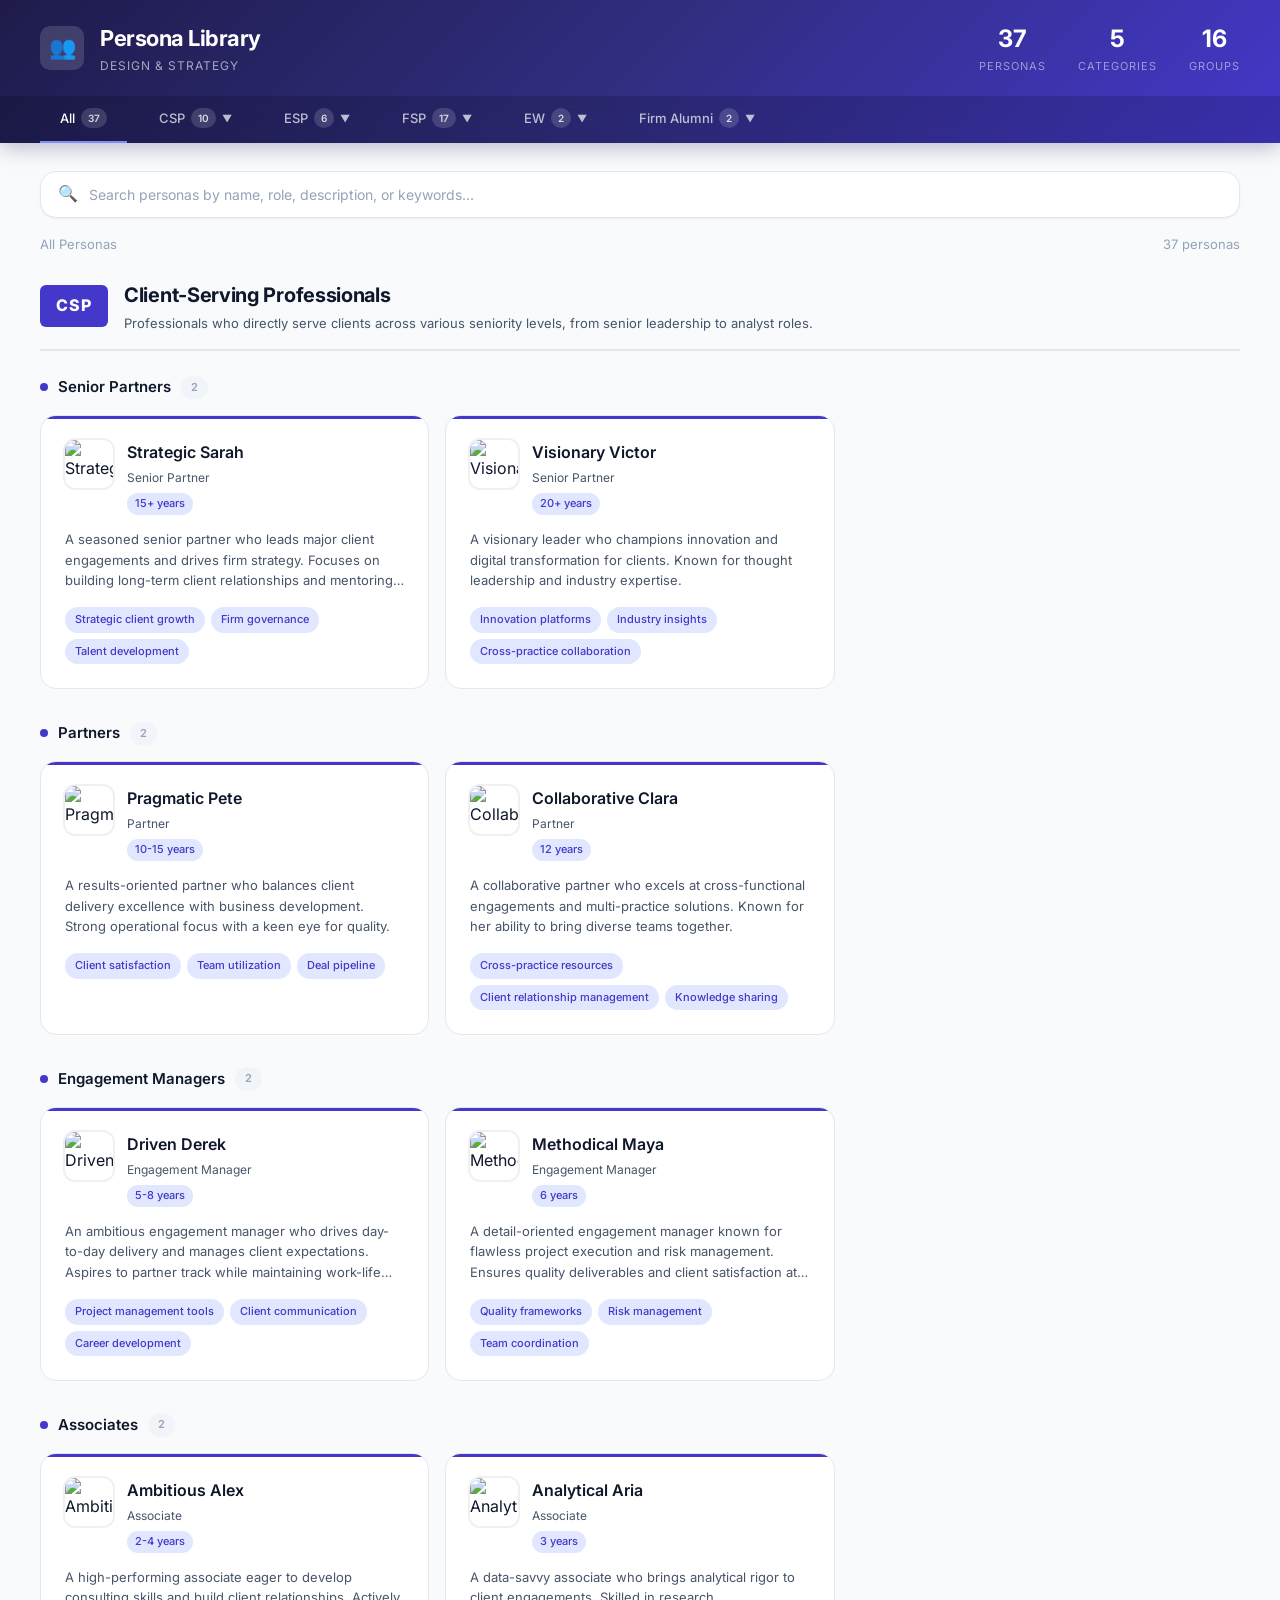
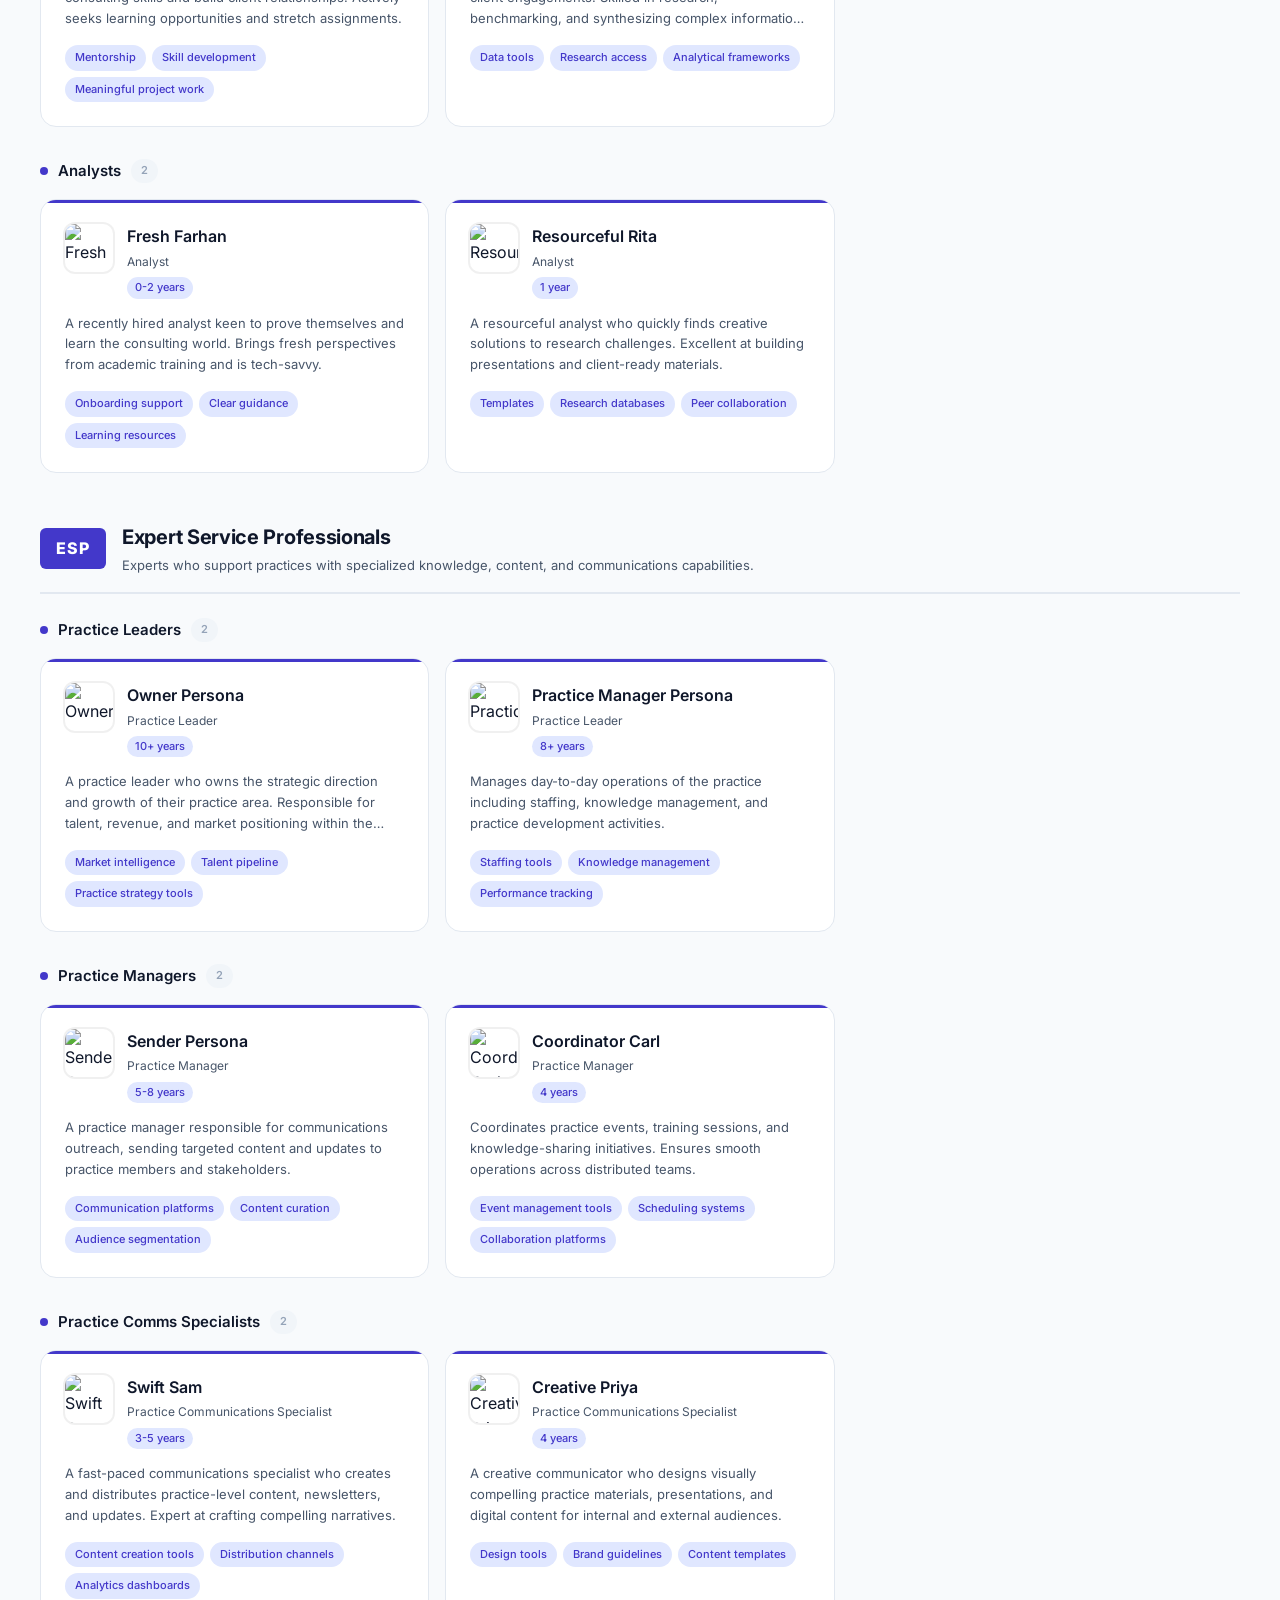
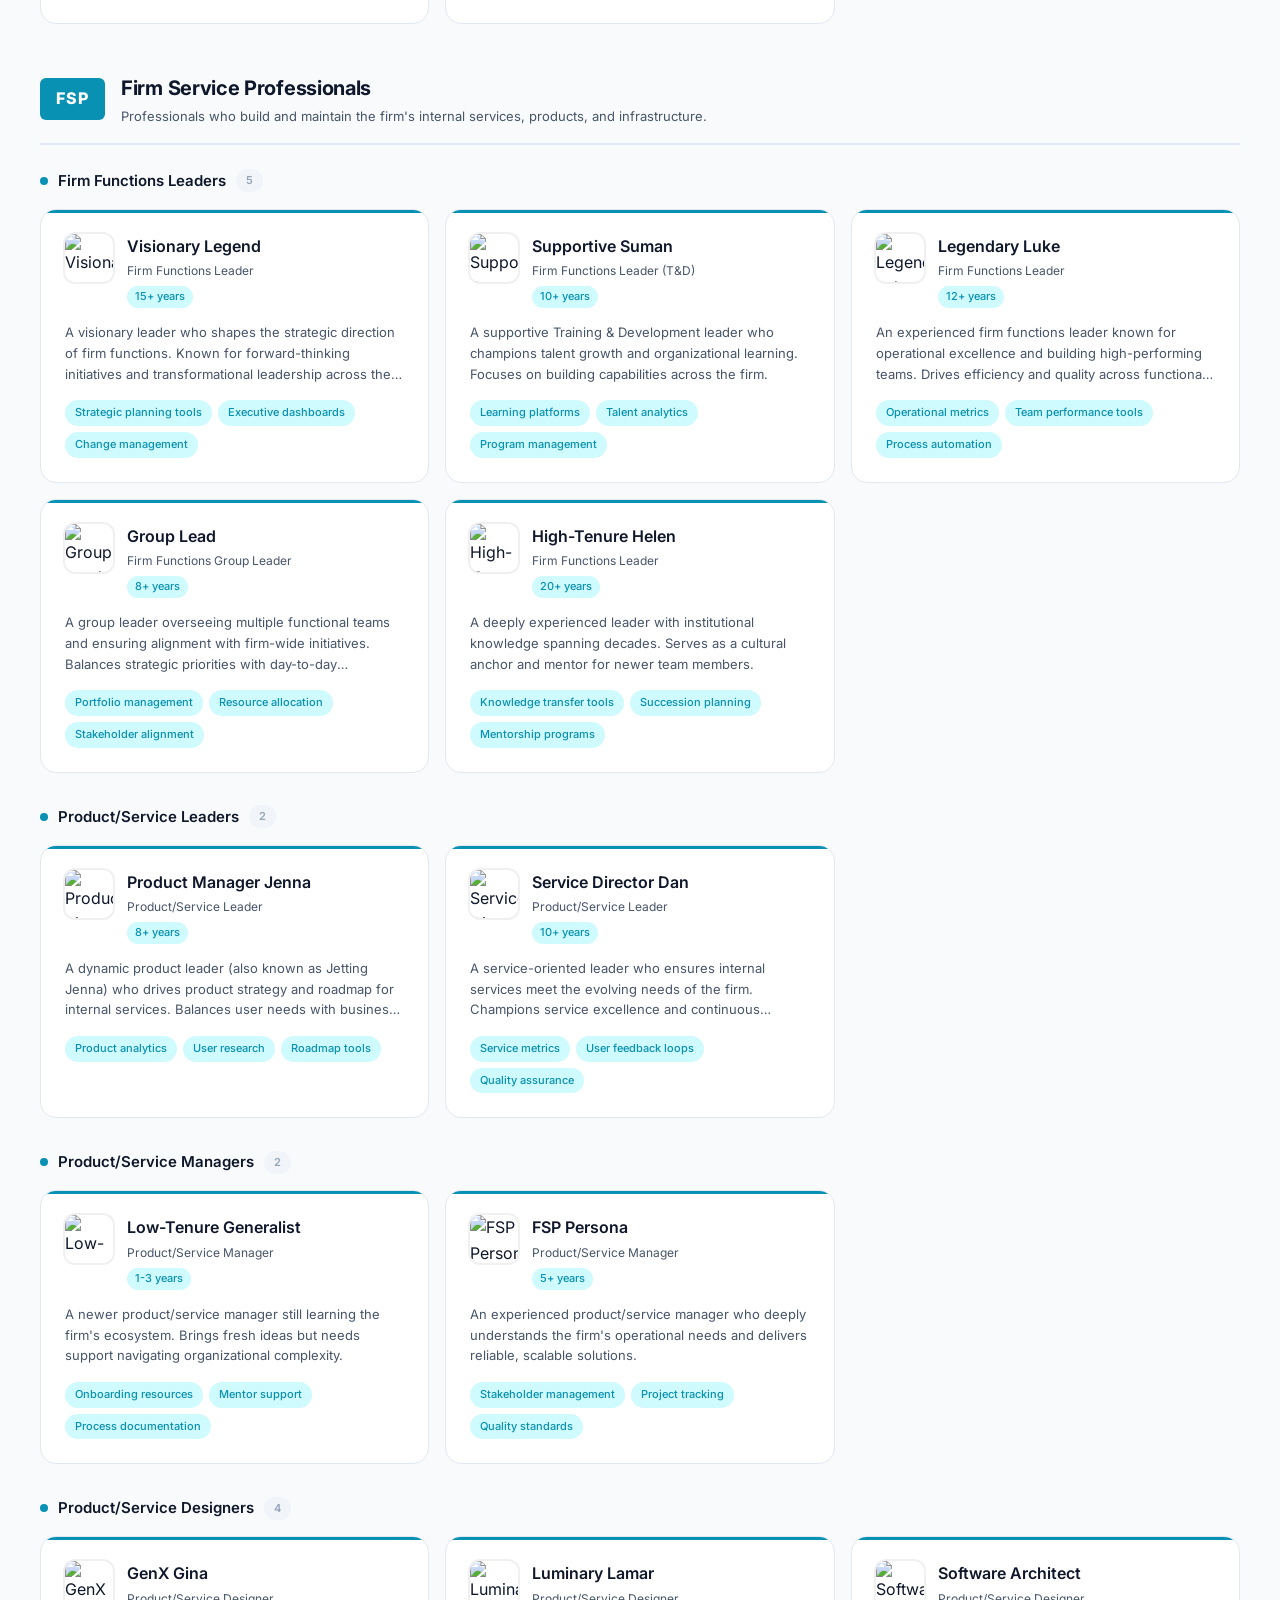
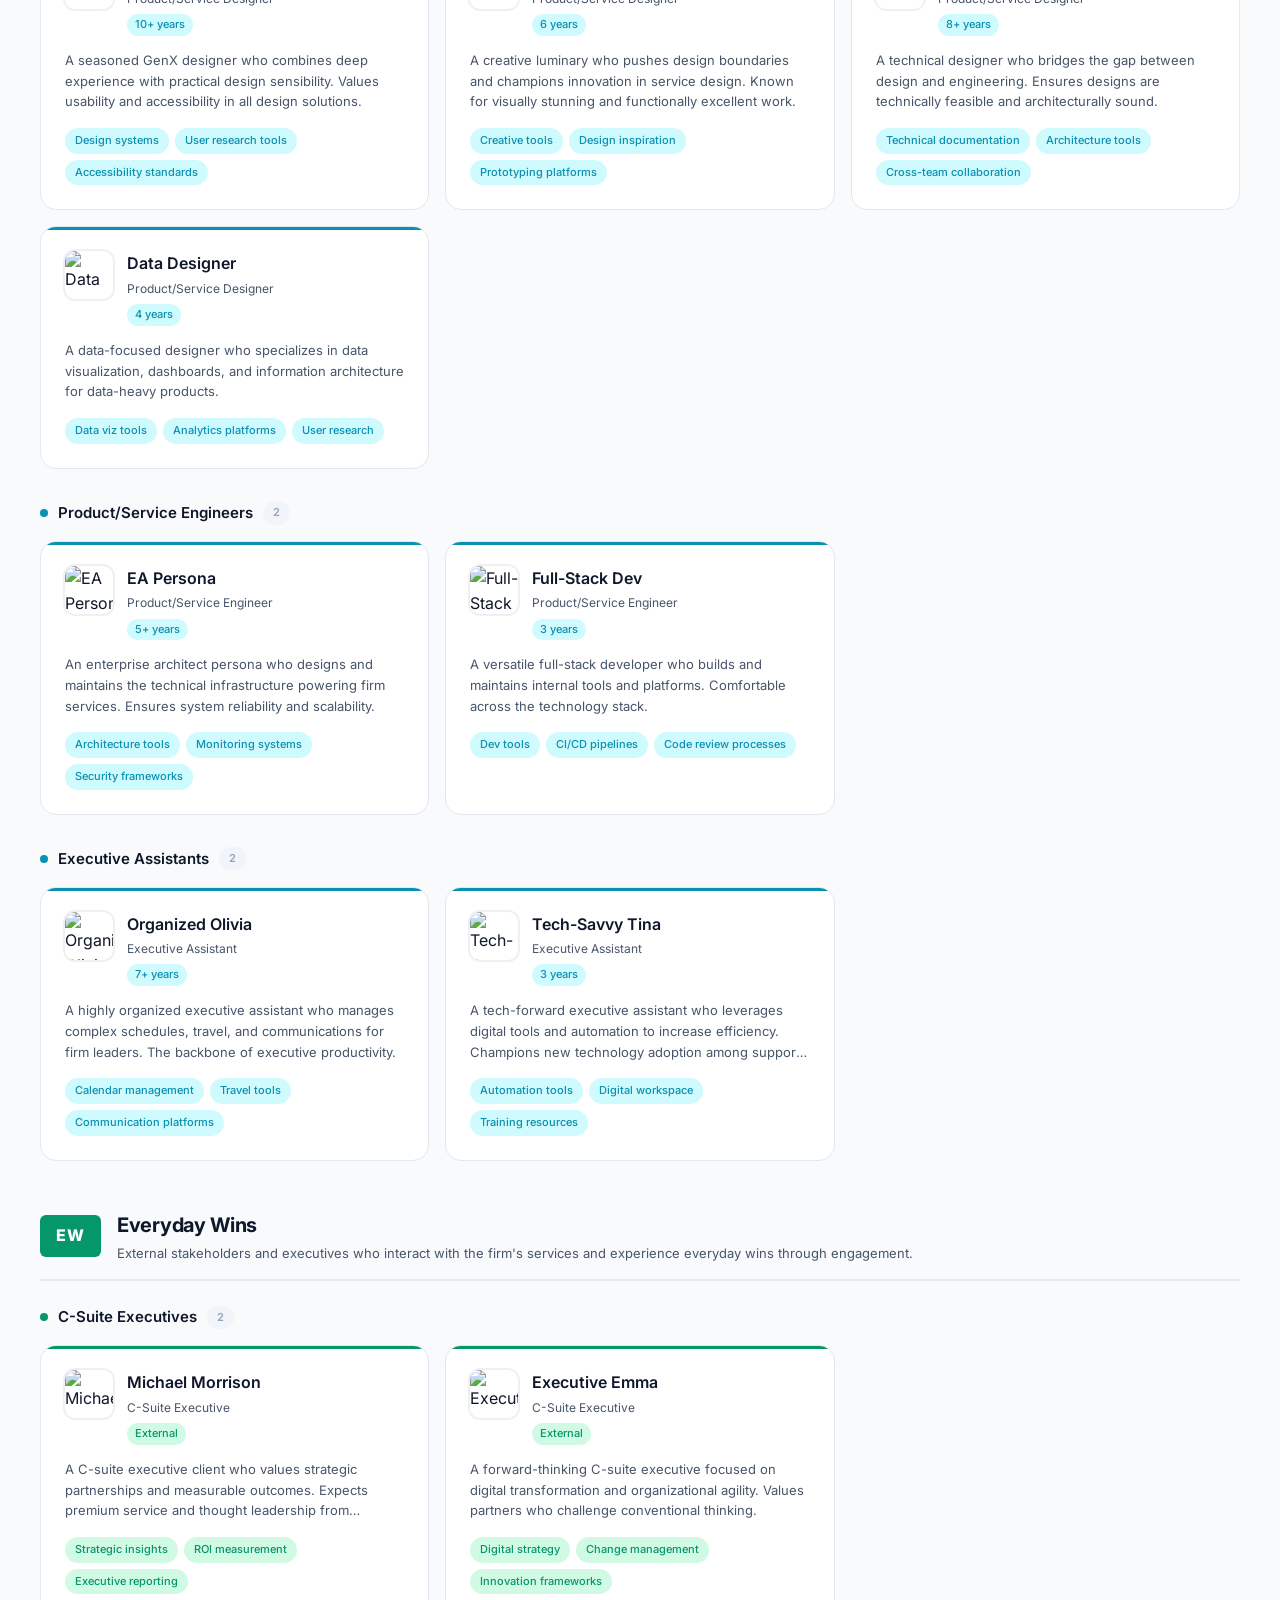
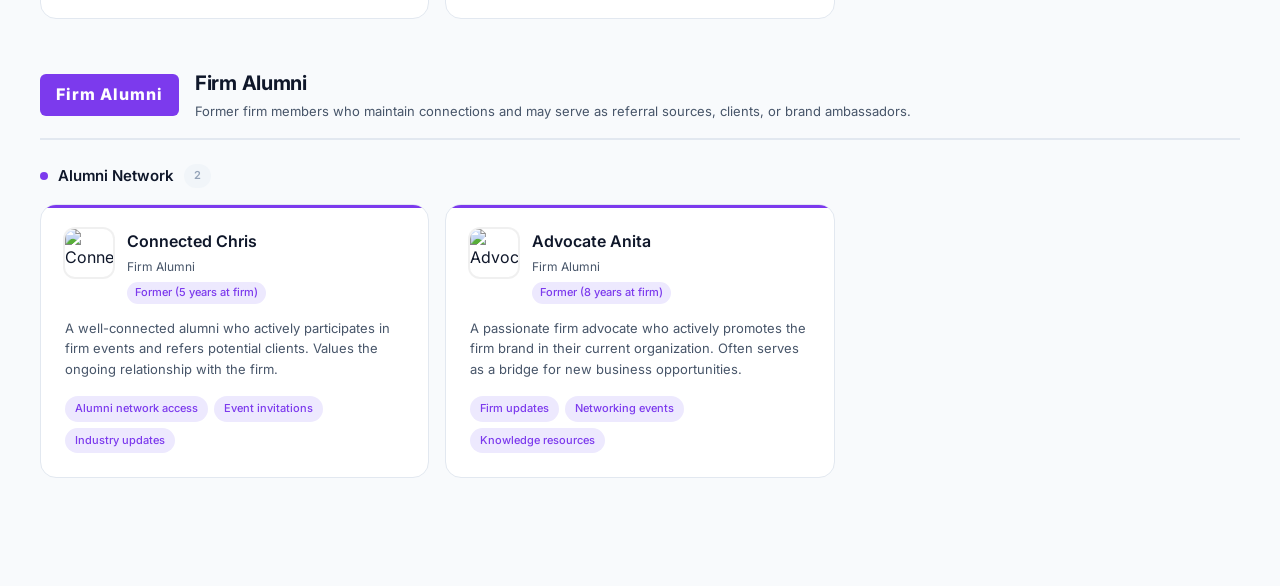
==== index.html @ 1bccb93a "Initial commit: Persona Library microsite A searchable repository of CSP, ESP, and FSP personas with" ====
<!DOCTYPE html>
<html lang="en">
<head>
  <meta charset="UTF-8">
  <meta name="viewport" content="width=device-width, initial-scale=1.0">
  <title>Persona Library</title>
  <link rel="preconnect" href="https://fonts.googleapis.com">
  <link href="https://fonts.googleapis.com/css2?family=Inter:wght@300;400;500;600;700;800&display=swap" rel="stylesheet">
  <style>
    *, *::before, *::after { box-sizing: border-box; margin: 0; padding: 0; }

    :root {
      --bg: #f8fafc;
      --surface: #ffffff;
      --text: #0f172a;
      --text-secondary: #475569;
      --text-muted: #94a3b8;
      --border: #e2e8f0;
      --border-light: #f1f5f9;
      --shadow-sm: 0 1px 2px rgba(0,0,0,0.05);
      --shadow-md: 0 4px 6px -1px rgba(0,0,0,0.07), 0 2px 4px -2px rgba(0,0,0,0.05);
      --shadow-lg: 0 10px 15px -3px rgba(0,0,0,0.08), 0 4px 6px -4px rgba(0,0,0,0.04);
      --shadow-xl: 0 20px 25px -5px rgba(0,0,0,0.08), 0 8px 10px -6px rgba(0,0,0,0.04);
      --radius-sm: 6px;
      --radius-md: 10px;
      --radius-lg: 16px;
      --radius-xl: 24px;
      --transition: 200ms cubic-bezier(0.4, 0, 0.2, 1);
    }

    body {
      font-family: 'Inter', -apple-system, BlinkMacSystemFont, sans-serif;
      background: var(--bg);
      color: var(--text);
      line-height: 1.6;
      -webkit-font-smoothing: antialiased;
    }

    /* ========== HEADER ========== */
    .header {
      background: linear-gradient(135deg, #1e1b4b 0%, #312e81 50%, #4338ca 100%);
      padding: 0;
      position: sticky;
      top: 0;
      z-index: 100;
      box-shadow: 0 4px 20px rgba(30, 27, 75, 0.3);
    }

    .header-top {
      display: flex;
      align-items: center;
      justify-content: space-between;
      padding: 20px 40px;
      max-width: 1440px;
      margin: 0 auto;
    }

    .logo-area {
      display: flex;
      align-items: center;
      gap: 16px;
    }

    .logo-icon {
      width: 44px;
      height: 44px;
      background: rgba(255,255,255,0.15);
      border-radius: var(--radius-md);
      display: flex;
      align-items: center;
      justify-content: center;
      font-size: 22px;
      backdrop-filter: blur(10px);
    }

    .logo-text h1 {
      font-size: 22px;
      font-weight: 700;
      color: #fff;
      letter-spacing: -0.5px;
    }

    .logo-text p {
      font-size: 12px;
      color: rgba(255,255,255,0.6);
      font-weight: 400;
      letter-spacing: 1px;
      text-transform: uppercase;
    }

    .header-stats {
      display: flex;
      gap: 32px;
    }

    .stat {
      text-align: center;
    }

    .stat-value {
      font-size: 24px;
      font-weight: 700;
      color: #fff;
    }

    .stat-label {
      font-size: 11px;
      color: rgba(255,255,255,0.5);
      text-transform: uppercase;
      letter-spacing: 1px;
    }

    /* ========== NAVIGATION BAR ========== */
    .nav-bar {
      background: rgba(0,0,0,0.15);
      backdrop-filter: blur(10px);
    }

    .nav-bar-inner {
      max-width: 1440px;
      margin: 0 auto;
      padding: 0 40px;
      display: flex;
      align-items: center;
      gap: 12px;
    }

    .nav-item {
      position: relative;
      padding: 12px 20px;
      font-size: 13px;
      font-weight: 500;
      color: rgba(255,255,255,0.7);
      cursor: pointer;
      transition: var(--transition);
      border-bottom: 2px solid transparent;
      user-select: none;
      display: flex;
      align-items: center;
      gap: 6px;
    }

    .nav-item:hover, .nav-item.active {
      color: #fff;
      border-bottom-color: rgba(255,255,255,0.5);
    }

    .nav-item.active {
      border-bottom-color: #818cf8;
    }

    .nav-item .badge {
      background: rgba(255,255,255,0.15);
      color: rgba(255,255,255,0.8);
      font-size: 10px;
      padding: 2px 7px;
      border-radius: 100px;
      font-weight: 600;
    }

    .nav-item .chevron {
      font-size: 10px;
      transition: transform var(--transition);
    }

    .nav-item.open .chevron {
      transform: rotate(180deg);
    }

    /* ========== DROPDOWN ========== */
    .dropdown-panel {
      position: absolute;
      top: 100%;
      left: 0;
      background: var(--surface);
      border-radius: 0 0 var(--radius-md) var(--radius-md);
      box-shadow: var(--shadow-xl);
      min-width: 260px;
      opacity: 0;
      visibility: hidden;
      transform: translateY(-4px);
      transition: all var(--transition);
      z-index: 200;
      border: 1px solid var(--border);
      border-top: none;
      overflow: hidden;
    }

    .nav-item.open .dropdown-panel {
      opacity: 1;
      visibility: visible;
      transform: translateY(0);
    }

    .dropdown-header {
      padding: 14px 18px 10px;
      font-size: 10px;
      text-transform: uppercase;
      letter-spacing: 1.5px;
      color: var(--text-muted);
      font-weight: 600;
      border-bottom: 1px solid var(--border-light);
    }

    .dropdown-item {
      display: flex;
      align-items: center;
      justify-content: space-between;
      padding: 10px 18px;
      font-size: 13px;
      color: var(--text-secondary);
      cursor: pointer;
      transition: var(--transition);
    }

    .dropdown-item:hover {
      background: var(--border-light);
      color: var(--text);
    }

    .dropdown-item.selected {
      background: #eef2ff;
      color: #4338ca;
      font-weight: 500;
    }

    .dropdown-item .count {
      font-size: 11px;
      color: var(--text-muted);
      background: var(--border-light);
      padding: 2px 8px;
      border-radius: 100px;
      font-weight: 500;
    }

    .dropdown-item.selected .count {
      background: #c7d2fe;
      color: #4338ca;
    }

    /* ========== SEARCH BAR ========== */
    .search-section {
      max-width: 1440px;
      margin: 0 auto;
      padding: 28px 40px 0;
    }

    .search-container {
      display: flex;
      align-items: center;
      gap: 16px;
    }

    .search-box {
      flex: 1;
      position: relative;
    }

    .search-box input {
      width: 100%;
      padding: 14px 20px 14px 48px;
      font-size: 14px;
      font-family: inherit;
      border: 1px solid var(--border);
      border-radius: var(--radius-lg);
      background: var(--surface);
      color: var(--text);
      transition: var(--transition);
      box-shadow: var(--shadow-sm);
    }

    .search-box input:focus {
      outline: none;
      border-color: #818cf8;
      box-shadow: 0 0 0 3px rgba(129, 140, 248, 0.15);
    }

    .search-box input::placeholder {
      color: var(--text-muted);
    }

    .search-box .search-icon {
      position: absolute;
      left: 18px;
      top: 50%;
      transform: translateY(-50%);
      color: var(--text-muted);
      font-size: 16px;
    }

    .active-filters {
      display: flex;
      align-items: center;
      gap: 8px;
      flex-wrap: wrap;
    }

    .filter-chip {
      display: flex;
      align-items: center;
      gap: 6px;
      padding: 8px 14px;
      background: #eef2ff;
      color: #4338ca;
      border-radius: 100px;
      font-size: 12px;
      font-weight: 500;
      cursor: pointer;
      transition: var(--transition);
      white-space: nowrap;
    }

    .filter-chip:hover {
      background: #c7d2fe;
    }

    .filter-chip .remove {
      font-size: 14px;
      line-height: 1;
      opacity: 0.6;
    }

    .filter-chip .remove:hover {
      opacity: 1;
    }

    .clear-all {
      padding: 8px 14px;
      background: none;
      border: 1px solid var(--border);
      border-radius: 100px;
      font-size: 12px;
      font-weight: 500;
      color: var(--text-secondary);
      cursor: pointer;
      font-family: inherit;
      transition: var(--transition);
    }

    .clear-all:hover {
      background: var(--border-light);
      color: var(--text);
    }

    /* ========== BREADCRUMB ========== */
    .breadcrumb-bar {
      max-width: 1440px;
      margin: 0 auto;
      padding: 16px 40px 0;
      display: flex;
      align-items: center;
      gap: 8px;
      font-size: 13px;
      color: var(--text-muted);
    }

    .breadcrumb-bar span {
      cursor: pointer;
      transition: var(--transition);
    }

    .breadcrumb-bar span:hover {
      color: var(--text);
    }

    .breadcrumb-bar .sep {
      cursor: default;
    }

    .breadcrumb-bar .current {
      color: var(--text);
      font-weight: 500;
      cursor: default;
    }

    .results-count {
      margin-left: auto;
      font-size: 13px;
      color: var(--text-muted);
    }

    /* ========== MAIN CONTENT ========== */
    .main-content {
      max-width: 1440px;
      margin: 0 auto;
      padding: 24px 40px 60px;
    }

    /* ========== CATEGORY SECTION ========== */
    .category-section {
      margin-bottom: 48px;
    }

    .category-header {
      display: flex;
      align-items: center;
      gap: 16px;
      margin-bottom: 24px;
      padding-bottom: 16px;
      border-bottom: 2px solid var(--border);
    }

    .category-badge {
      font-size: 16px;
      font-weight: 800;
      color: #fff;
      padding: 8px 16px;
      border-radius: var(--radius-sm);
      letter-spacing: 1px;
    }

    .category-info h2 {
      font-size: 20px;
      font-weight: 700;
      color: var(--text);
      letter-spacing: -0.3px;
    }

    .category-info p {
      font-size: 13px;
      color: var(--text-secondary);
      margin-top: 2px;
    }

    /* ========== GROUP SECTION ========== */
    .group-section {
      margin-bottom: 32px;
    }

    .group-header {
      display: flex;
      align-items: center;
      gap: 10px;
      margin-bottom: 16px;
    }

    .group-header h3 {
      font-size: 15px;
      font-weight: 600;
      color: var(--text);
    }

    .group-header .group-count {
      font-size: 11px;
      font-weight: 600;
      color: var(--text-muted);
      background: var(--border-light);
      padding: 3px 10px;
      border-radius: 100px;
    }

    .group-dot {
      width: 8px;
      height: 8px;
      border-radius: 50%;
      flex-shrink: 0;
    }

    /* ========== PERSONA CARDS ========== */
    .personas-grid {
      display: grid;
      grid-template-columns: repeat(auto-fill, minmax(340px, 1fr));
      gap: 16px;
    }

    .persona-card {
      background: var(--surface);
      border: 1px solid var(--border);
      border-radius: var(--radius-lg);
      padding: 24px;
      transition: all var(--transition);
      cursor: pointer;
      position: relative;
      overflow: hidden;
    }

    .persona-card::before {
      content: '';
      position: absolute;
      top: 0;
      left: 0;
      right: 0;
      height: 3px;
      transition: var(--transition);
    }

    .persona-card:hover {
      box-shadow: var(--shadow-lg);
      transform: translateY(-2px);
      border-color: transparent;
    }

    .persona-card-header {
      display: flex;
      align-items: flex-start;
      gap: 14px;
      margin-bottom: 14px;
    }

    .persona-avatar {
      width: 48px;
      height: 48px;
      border-radius: var(--radius-md);
      flex-shrink: 0;
      overflow: hidden;
      box-shadow: 0 0 0 2px rgba(0,0,0,0.06);
    }

    .persona-avatar img {
      width: 100%;
      height: 100%;
      object-fit: cover;
      display: block;
    }

    .persona-meta {
      flex: 1;
      min-width: 0;
    }

    .persona-name {
      font-size: 16px;
      font-weight: 600;
      color: var(--text);
      margin-bottom: 2px;
    }

    .persona-role {
      font-size: 12px;
      color: var(--text-secondary);
    }

    .persona-tenure {
      display: inline-block;
      font-size: 11px;
      font-weight: 500;
      padding: 2px 8px;
      border-radius: 100px;
      margin-top: 6px;
    }

    .persona-description {
      font-size: 13px;
      color: var(--text-secondary);
      line-height: 1.6;
      margin-bottom: 16px;
      display: -webkit-box;
      -webkit-line-clamp: 3;
      -webkit-box-orient: vertical;
      overflow: hidden;
    }

    .persona-tags {
      display: flex;
      flex-wrap: wrap;
      gap: 6px;
    }

    .persona-tag {
      font-size: 11px;
      padding: 4px 10px;
      border-radius: 100px;
      font-weight: 500;
    }

    /* ========== PERSONA MODAL ========== */
    .modal-overlay {
      position: fixed;
      inset: 0;
      background: rgba(15, 23, 42, 0.5);
      backdrop-filter: blur(4px);
      z-index: 1000;
      display: flex;
      align-items: center;
      justify-content: center;
      padding: 40px;
      opacity: 0;
      visibility: hidden;
      transition: all 300ms ease;
    }

    .modal-overlay.open {
      opacity: 1;
      visibility: visible;
    }

    .modal {
      background: var(--surface);
      border-radius: var(--radius-xl);
      max-width: 680px;
      width: 100%;
      max-height: 80vh;
      overflow-y: auto;
      box-shadow: var(--shadow-xl);
      transform: scale(0.95) translateY(10px);
      transition: transform 300ms ease;
    }

    .modal-overlay.open .modal {
      transform: scale(1) translateY(0);
    }

    .modal-top {
      padding: 32px 32px 0;
      position: relative;
    }

    .modal-close {
      position: absolute;
      top: 20px;
      right: 20px;
      width: 36px;
      height: 36px;
      border-radius: 50%;
      border: none;
      background: var(--border-light);
      color: var(--text-secondary);
      font-size: 18px;
      cursor: pointer;
      display: flex;
      align-items: center;
      justify-content: center;
      transition: var(--transition);
    }

    .modal-close:hover {
      background: var(--border);
      color: var(--text);
    }

    .modal-avatar {
      width: 80px;
      height: 80px;
      border-radius: var(--radius-lg);
      overflow: hidden;
      margin-bottom: 16px;
      box-shadow: 0 0 0 3px rgba(0,0,0,0.06);
    }

    .modal-avatar img {
      width: 100%;
      height: 100%;
      object-fit: cover;
      display: block;
    }

    .modal-name {
      font-size: 24px;
      font-weight: 700;
      color: var(--text);
      letter-spacing: -0.5px;
    }

    .modal-role {
      font-size: 14px;
      color: var(--text-secondary);
      margin-top: 4px;
    }

    .modal-badges {
      display: flex;
      gap: 8px;
      margin-top: 12px;
    }

    .modal-badge {
      font-size: 12px;
      padding: 4px 12px;
      border-radius: 100px;
      font-weight: 500;
    }

    .modal-body {
      padding: 24px 32px 32px;
    }

    .modal-description {
      font-size: 14px;
      line-height: 1.7;
      color: var(--text-secondary);
      margin-bottom: 28px;
    }

    .modal-section {
      margin-bottom: 24px;
    }

    .modal-section-title {
      font-size: 12px;
      text-transform: uppercase;
      letter-spacing: 1.5px;
      color: var(--text-muted);
      font-weight: 600;
      margin-bottom: 10px;
    }

    .modal-list {
      list-style: none;
    }

    .modal-list li {
      padding: 8px 0;
      font-size: 13px;
      color: var(--text-secondary);
      display: flex;
      align-items: center;
      gap: 10px;
      border-bottom: 1px solid var(--border-light);
    }

    .modal-list li:last-child {
      border-bottom: none;
    }

    .modal-list li .dot {
      width: 6px;
      height: 6px;
      border-radius: 50%;
      flex-shrink: 0;
    }

    /* ========== EMPTY STATE ========== */
    .empty-state {
      text-align: center;
      padding: 80px 40px;
    }

    .empty-state .icon {
      font-size: 48px;
      margin-bottom: 16px;
    }

    .empty-state h3 {
      font-size: 18px;
      font-weight: 600;
      color: var(--text);
      margin-bottom: 8px;
    }

    .empty-state p {
      font-size: 14px;
      color: var(--text-secondary);
    }

    /* ========== RESPONSIVE ========== */
    @media (max-width: 768px) {
      .header-top { padding: 16px 20px; }
      .header-stats { display: none; }
      .nav-bar-inner { padding: 0 20px; overflow-x: auto; }
      .search-section { padding: 20px 20px 0; }
      .breadcrumb-bar { padding: 12px 20px 0; }
      .main-content { padding: 20px 20px 40px; }
      .personas-grid { grid-template-columns: 1fr; }
      .modal-overlay { padding: 20px; }
      .modal-top, .modal-body { padding-left: 24px; padding-right: 24px; }
    }

    /* ========== HIGHLIGHT ANIMATION ========== */
    .highlight {
      background: #fef08a;
      border-radius: 2px;
      padding: 0 2px;
    }

    /* ========== SCROLLBAR ========== */
    ::-webkit-scrollbar { width: 6px; }
    ::-webkit-scrollbar-track { background: transparent; }
    ::-webkit-scrollbar-thumb { background: var(--border); border-radius: 3px; }
    ::-webkit-scrollbar-thumb:hover { background: var(--text-muted); }
  </style>
</head>
<body>

  <!-- HEADER -->
  <header class="header">
    <div class="header-top">
      <div class="logo-area">
        <div class="logo-icon">&#x1F465;</div>
        <div class="logo-text">
          <h1>Persona Library</h1>
          <p>Design &amp; Strategy</p>
        </div>
      </div>
      <div class="header-stats" id="headerStats"></div>
    </div>

    <nav class="nav-bar">
      <div class="nav-bar-inner" id="navBar"></div>
    </nav>
  </header>

  <!-- SEARCH -->
  <section class="search-section">
    <div class="search-container">
      <div class="search-box">
        <span class="search-icon">&#x1F50D;</span>
        <input type="text" id="searchInput" placeholder="Search personas by name, role, description, or keywords..." />
      </div>
    </div>
    <div class="active-filters" id="activeFilters"></div>
  </section>

  <!-- BREADCRUMB -->
  <div class="breadcrumb-bar" id="breadcrumb"></div>

  <!-- MAIN CONTENT -->
  <main class="main-content" id="mainContent"></main>

  <!-- MODAL -->
  <div class="modal-overlay" id="modalOverlay">
    <div class="modal" id="modalContent"></div>
  </div>

  <script src="data.js"></script>
  <script>
    // ===== STATE =====
    let state = {
      selectedCategory: null,
      selectedGroup: null,
      searchQuery: '',
      openNav: null
    };

    // ===== HELPERS =====
    function getInitials(name) {
      return name.split(' ').map(w => w[0]).join('').substring(0, 2).toUpperCase();
    }

    function getAllPersonas() {
      const result = [];
      personaData.categories.forEach(cat => {
        cat.groups.forEach(group => {
          group.personas.forEach(persona => {
            result.push({ ...persona, category: cat, group });
          });
        });
      });
      return result;
    }

    function getFilteredPersonas() {
      let personas = getAllPersonas();

      if (state.selectedCategory) {
        personas = personas.filter(p => p.category.id === state.selectedCategory);
      }
      if (state.selectedGroup) {
        personas = personas.filter(p => p.group.id === state.selectedGroup);
      }
      if (state.searchQuery) {
        const q = state.searchQuery.toLowerCase();
        personas = personas.filter(p =>
          p.name.toLowerCase().includes(q) ||
          p.role.toLowerCase().includes(q) ||
          p.description.toLowerCase().includes(q) ||
          p.coreNeeds.some(n => n.toLowerCase().includes(q)) ||
          p.motivations.some(m => m.toLowerCase().includes(q)) ||
          p.frustrations.some(f => f.toLowerCase().includes(q)) ||
          p.category.name.toLowerCase().includes(q) ||
          p.category.fullName.toLowerCase().includes(q) ||
          p.group.name.toLowerCase().includes(q)
        );
      }

      return personas;
    }

    function getTotalPersonaCount() {
      return getAllPersonas().length;
    }

    function getCategoryCount(catId) {
      return getAllPersonas().filter(p => p.category.id === catId).length;
    }

    function getGroupCount(groupId) {
      return getAllPersonas().filter(p => p.group.id === groupId).length;
    }

    // ===== RENDER HEADER STATS =====
    function renderHeaderStats() {
      const stats = document.getElementById('headerStats');
      const totalPersonas = getTotalPersonaCount();
      const totalCategories = personaData.categories.length;
      const totalGroups = personaData.categories.reduce((sum, c) => sum + c.groups.length, 0);

      stats.innerHTML = `
        <div class="stat">
          <div class="stat-value">${totalPersonas}</div>
          <div class="stat-label">Personas</div>
        </div>
        <div class="stat">
          <div class="stat-value">${totalCategories}</div>
          <div class="stat-label">Categories</div>
        </div>
        <div class="stat">
          <div class="stat-value">${totalGroups}</div>
          <div class="stat-label">Groups</div>
        </div>
      `;
    }

    // ===== RENDER NAV =====
    function renderNav() {
      const nav = document.getElementById('navBar');

      const allItem = `
        <div class="nav-item ${!state.selectedCategory ? 'active' : ''}" data-action="show-all">
          All
          <span class="badge">${getTotalPersonaCount()}</span>
        </div>
      `;

      const catItems = personaData.categories.map(cat => {
        const isActive = state.selectedCategory === cat.id;
        const isOpen = state.openNav === cat.id;
        const groups = cat.groups.map(group => {
          const isGroupSelected = state.selectedGroup === group.id;
          return `
            <div class="dropdown-item ${isGroupSelected ? 'selected' : ''}" data-action="select-group" data-group-id="${group.id}" data-cat-id="${cat.id}">
              ${group.name}
              <span class="count">${getGroupCount(group.id)}</span>
            </div>
          `;
        }).join('');

        return `
          <div class="nav-item ${isActive ? 'active' : ''} ${isOpen ? 'open' : ''}" data-action="toggle-nav" data-cat-id="${cat.id}">
            ${cat.name}
            <span class="badge">${getCategoryCount(cat.id)}</span>
            <span class="chevron">&#x25BC;</span>
            <div class="dropdown-panel">
              <div class="dropdown-header">${cat.fullName}</div>
              <div class="dropdown-item ${isActive && !state.selectedGroup ? 'selected' : ''}" data-action="select-category" data-cat-id="${cat.id}">
                All ${cat.name} Personas
                <span class="count">${getCategoryCount(cat.id)}</span>
              </div>
              ${groups}
            </div>
          </div>
        `;
      }).join('');

      nav.innerHTML = allItem + catItems;
    }

    // ===== RENDER FILTERS =====
    function renderFilters() {
      const container = document.getElementById('activeFilters');
      const chips = [];

      if (state.selectedCategory) {
        const cat = personaData.categories.find(c => c.id === state.selectedCategory);
        chips.push(`
          <div class="filter-chip" data-action="remove-category">
            ${cat.name}: ${cat.fullName}
            <span class="remove">&times;</span>
          </div>
        `);
      }

      if (state.selectedGroup) {
        let groupName = '';
        personaData.categories.forEach(c => {
          c.groups.forEach(g => {
            if (g.id === state.selectedGroup) groupName = g.name;
          });
        });
        chips.push(`
          <div class="filter-chip" data-action="remove-group">
            ${groupName}
            <span class="remove">&times;</span>
          </div>
        `);
      }

      if (chips.length > 0) {
        chips.push(`<button class="clear-all" data-action="clear-all">Clear all</button>`);
      }

      container.innerHTML = chips.join('');
      container.style.marginTop = chips.length > 0 ? '12px' : '0';
    }

    // ===== RENDER BREADCRUMB =====
    function renderBreadcrumb() {
      const bar = document.getElementById('breadcrumb');
      const filtered = getFilteredPersonas();
      const parts = [`<span data-action="show-all">All Personas</span>`];

      if (state.selectedCategory) {
        const cat = personaData.categories.find(c => c.id === state.selectedCategory);
        parts.push(`<span class="sep">&#x203A;</span>`);
        parts.push(`<span data-action="select-category-bc" data-cat-id="${cat.id}">${cat.fullName}</span>`);
      }

      if (state.selectedGroup) {
        let groupName = '';
        personaData.categories.forEach(c => {
          c.groups.forEach(g => {
            if (g.id === state.selectedGroup) groupName = g.name;
          });
        });
        parts.push(`<span class="sep">&#x203A;</span>`);
        parts.push(`<span class="current">${groupName}</span>`);
      }

      parts.push(`<span class="results-count">${filtered.length} persona${filtered.length !== 1 ? 's' : ''}</span>`);

      bar.innerHTML = parts.join('');
    }

    // ===== RENDER CONTENT =====
    function renderContent() {
      const main = document.getElementById('mainContent');
      const filtered = getFilteredPersonas();

      if (filtered.length === 0) {
        main.innerHTML = `
          <div class="empty-state">
            <div class="icon">&#x1F50E;</div>
            <h3>No personas found</h3>
            <p>Try adjusting your search or filters to find what you're looking for.</p>
          </div>
        `;
        return;
      }

      const grouped = {};
      filtered.forEach(p => {
        const catKey = p.category.id;
        const groupKey = p.group.id;
        if (!grouped[catKey]) grouped[catKey] = { category: p.category, groups: {} };
        if (!grouped[catKey].groups[groupKey]) grouped[catKey].groups[groupKey] = { group: p.group, personas: [] };
        grouped[catKey].groups[groupKey].personas.push(p);
      });

      let html = '';

      Object.values(grouped).forEach(catData => {
        const cat = catData.category;
        html += `
          <section class="category-section">
            <div class="category-header">
              <div class="category-badge" style="background:${cat.color}">${cat.name}</div>
              <div class="category-info">
                <h2>${cat.fullName}</h2>
                <p>${cat.description}</p>
              </div>
            </div>
        `;

        Object.values(catData.groups).forEach(groupData => {
          const group = groupData.group;
          html += `
            <div class="group-section">
              <div class="group-header">
                <div class="group-dot" style="background:${cat.color}"></div>
                <h3>${group.name}</h3>
                <span class="group-count">${groupData.personas.length}</span>
              </div>
              <div class="personas-grid">
          `;

          groupData.personas.forEach(persona => {
            const avatarUrl = persona.avatar || `https://api.dicebear.com/9.x/initials/svg?seed=${encodeURIComponent(persona.name)}`;
            const needsTags = persona.coreNeeds.slice(0, 3).map(n =>
              `<span class="persona-tag" style="background:${cat.colorLight};color:${cat.color}">${highlightText(n)}</span>`
            ).join('');

            html += `
              <div class="persona-card" data-action="open-persona" data-persona-id="${persona.id}" style="--card-color:${cat.color}">
                <div style="position:absolute;top:0;left:0;right:0;height:3px;background:${cat.color}"></div>
                <div class="persona-card-header">
                  <div class="persona-avatar"><img src="${avatarUrl}" alt="${persona.name}" loading="lazy" /></div>
                  <div class="persona-meta">
                    <div class="persona-name">${highlightText(persona.name)}</div>
                    <div class="persona-role">${highlightText(persona.role)}</div>
                    <span class="persona-tenure" style="background:${cat.colorLight};color:${cat.color}">${persona.tenure}</span>
                  </div>
                </div>
                <div class="persona-description">${highlightText(persona.description)}</div>
                <div class="persona-tags">${needsTags}</div>
              </div>
            `;
          });

          html += `</div></div>`;
        });

        html += `</section>`;
      });

      main.innerHTML = html;
    }

    function highlightText(text) {
      if (!state.searchQuery) return text;
      const q = state.searchQuery.replace(/[.*+?^${}()|[\]\\]/g, '\\$&');
      const regex = new RegExp(`(${q})`, 'gi');
      return text.replace(regex, '<span class="highlight">$1</span>');
    }

    // ===== RENDER MODAL =====
    function renderModal(personaId) {
      const allPersonas = getAllPersonas();
      const persona = allPersonas.find(p => p.id === personaId);
      if (!persona) return;

      const cat = persona.category;
      const avatarUrl = persona.avatar || `https://api.dicebear.com/9.x/initials/svg?seed=${encodeURIComponent(persona.name)}`;

      const modal = document.getElementById('modalContent');
      modal.innerHTML = `
        <div class="modal-top">
          <button class="modal-close" data-action="close-modal">&times;</button>
          <div class="modal-avatar"><img src="${avatarUrl}" alt="${persona.name}" /></div>
          <div class="modal-name">${persona.name}</div>
          <div class="modal-role">${persona.role}</div>
          <div class="modal-badges">
            <span class="modal-badge" style="background:${cat.colorLight};color:${cat.color}">${cat.name}</span>
            <span class="modal-badge" style="background:${cat.colorLight};color:${cat.color}">${persona.group.name}</span>
            <span class="modal-badge" style="background:#f1f5f9;color:#475569">${persona.tenure}</span>
          </div>
        </div>
        <div class="modal-body">
          <div class="modal-description">${persona.description}</div>

          <div class="modal-section">
            <div class="modal-section-title">Core Needs</div>
            <ul class="modal-list">
              ${persona.coreNeeds.map(n => `<li><span class="dot" style="background:#4338ca"></span>${n}</li>`).join('')}
            </ul>
          </div>

          <div class="modal-section">
            <div class="modal-section-title">Motivations</div>
            <ul class="modal-list">
              ${persona.motivations.map(m => `<li><span class="dot" style="background:#059669"></span>${m}</li>`).join('')}
            </ul>
          </div>

          <div class="modal-section">
            <div class="modal-section-title">Frustrations</div>
            <ul class="modal-list">
              ${persona.frustrations.map(f => `<li><span class="dot" style="background:#dc2626"></span>${f}</li>`).join('')}
            </ul>
          </div>
        </div>
      `;

      document.getElementById('modalOverlay').classList.add('open');
      document.body.style.overflow = 'hidden';
    }

    function closeModal() {
      document.getElementById('modalOverlay').classList.remove('open');
      document.body.style.overflow = '';
    }

    // ===== RENDER ALL =====
    function render() {
      renderHeaderStats();
      renderNav();
      renderFilters();
      renderBreadcrumb();
      renderContent();
    }

    // ===== EVENT HANDLERS =====
    document.addEventListener('click', (e) => {
      const target = e.target.closest('[data-action]');
      if (!target) {
        if (!e.target.closest('.nav-item')) {
          state.openNav = null;
          renderNav();
        }
        return;
      }

      const action = target.dataset.action;

      switch (action) {
        case 'show-all':
          state.selectedCategory = null;
          state.selectedGroup = null;
          state.openNav = null;
          render();
          break;

        case 'toggle-nav':
          e.stopPropagation();
          const catId = target.dataset.catId;
          state.openNav = state.openNav === catId ? null : catId;
          renderNav();
          break;

        case 'select-category':
          e.stopPropagation();
          state.selectedCategory = target.dataset.catId;
          state.selectedGroup = null;
          state.openNav = null;
          render();
          break;

        case 'select-group':
          e.stopPropagation();
          state.selectedCategory = target.dataset.catId;
          state.selectedGroup = target.dataset.groupId;
          state.openNav = null;
          render();
          break;

        case 'select-category-bc':
          state.selectedCategory = target.dataset.catId;
          state.selectedGroup = null;
          render();
          break;

        case 'remove-category':
          state.selectedCategory = null;
          state.selectedGroup = null;
          render();
          break;

        case 'remove-group':
          state.selectedGroup = null;
          render();
          break;

        case 'clear-all':
          state.selectedCategory = null;
          state.selectedGroup = null;
          state.searchQuery = '';
          document.getElementById('searchInput').value = '';
          render();
          break;

        case 'open-persona':
          renderModal(target.dataset.personaId);
          break;

        case 'close-modal':
          closeModal();
          break;
      }
    });

    document.getElementById('modalOverlay').addEventListener('click', (e) => {
      if (e.target === e.currentTarget) closeModal();
    });

    document.addEventListener('keydown', (e) => {
      if (e.key === 'Escape') closeModal();
    });

    let searchTimeout;
    document.getElementById('searchInput').addEventListener('input', (e) => {
      clearTimeout(searchTimeout);
      searchTimeout = setTimeout(() => {
        state.searchQuery = e.target.value.trim();
        renderBreadcrumb();
        renderContent();
      }, 200);
    });

    // ===== INIT =====
    render();
  </script>
</body>
</html>
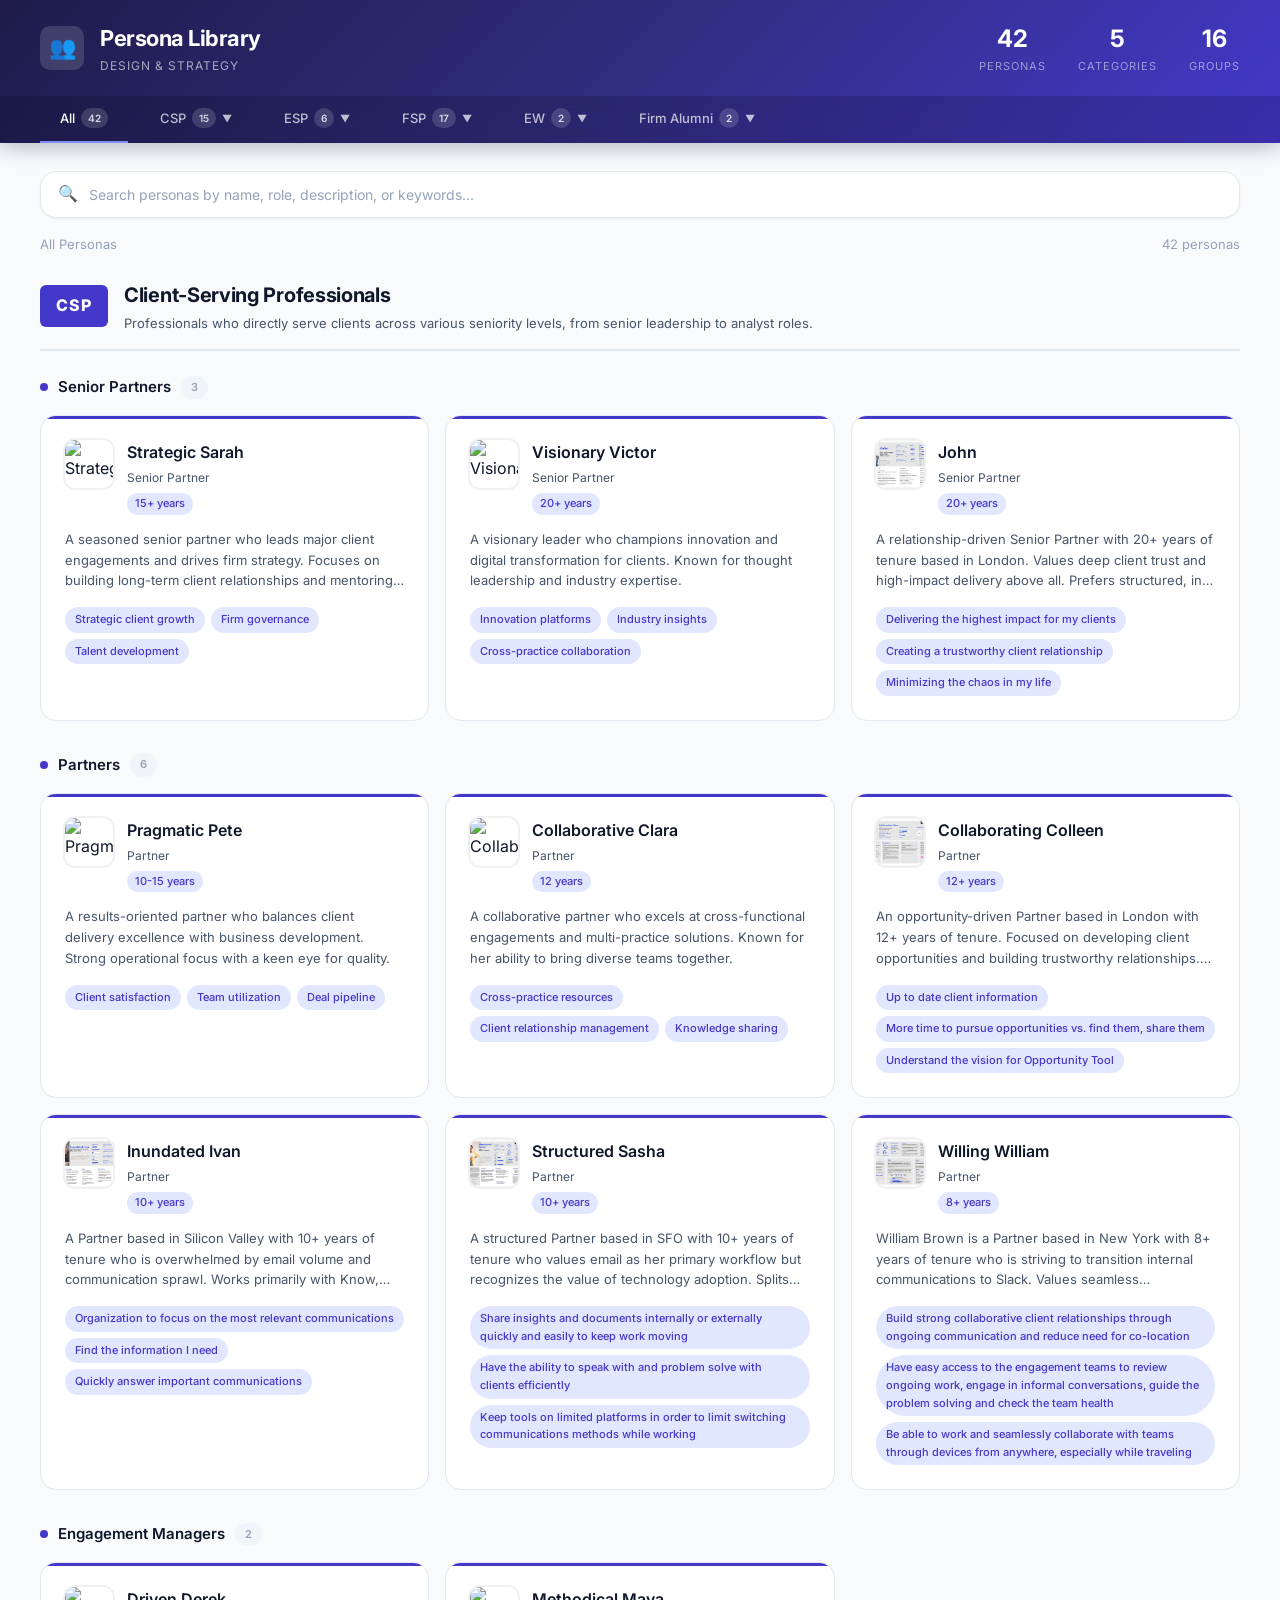
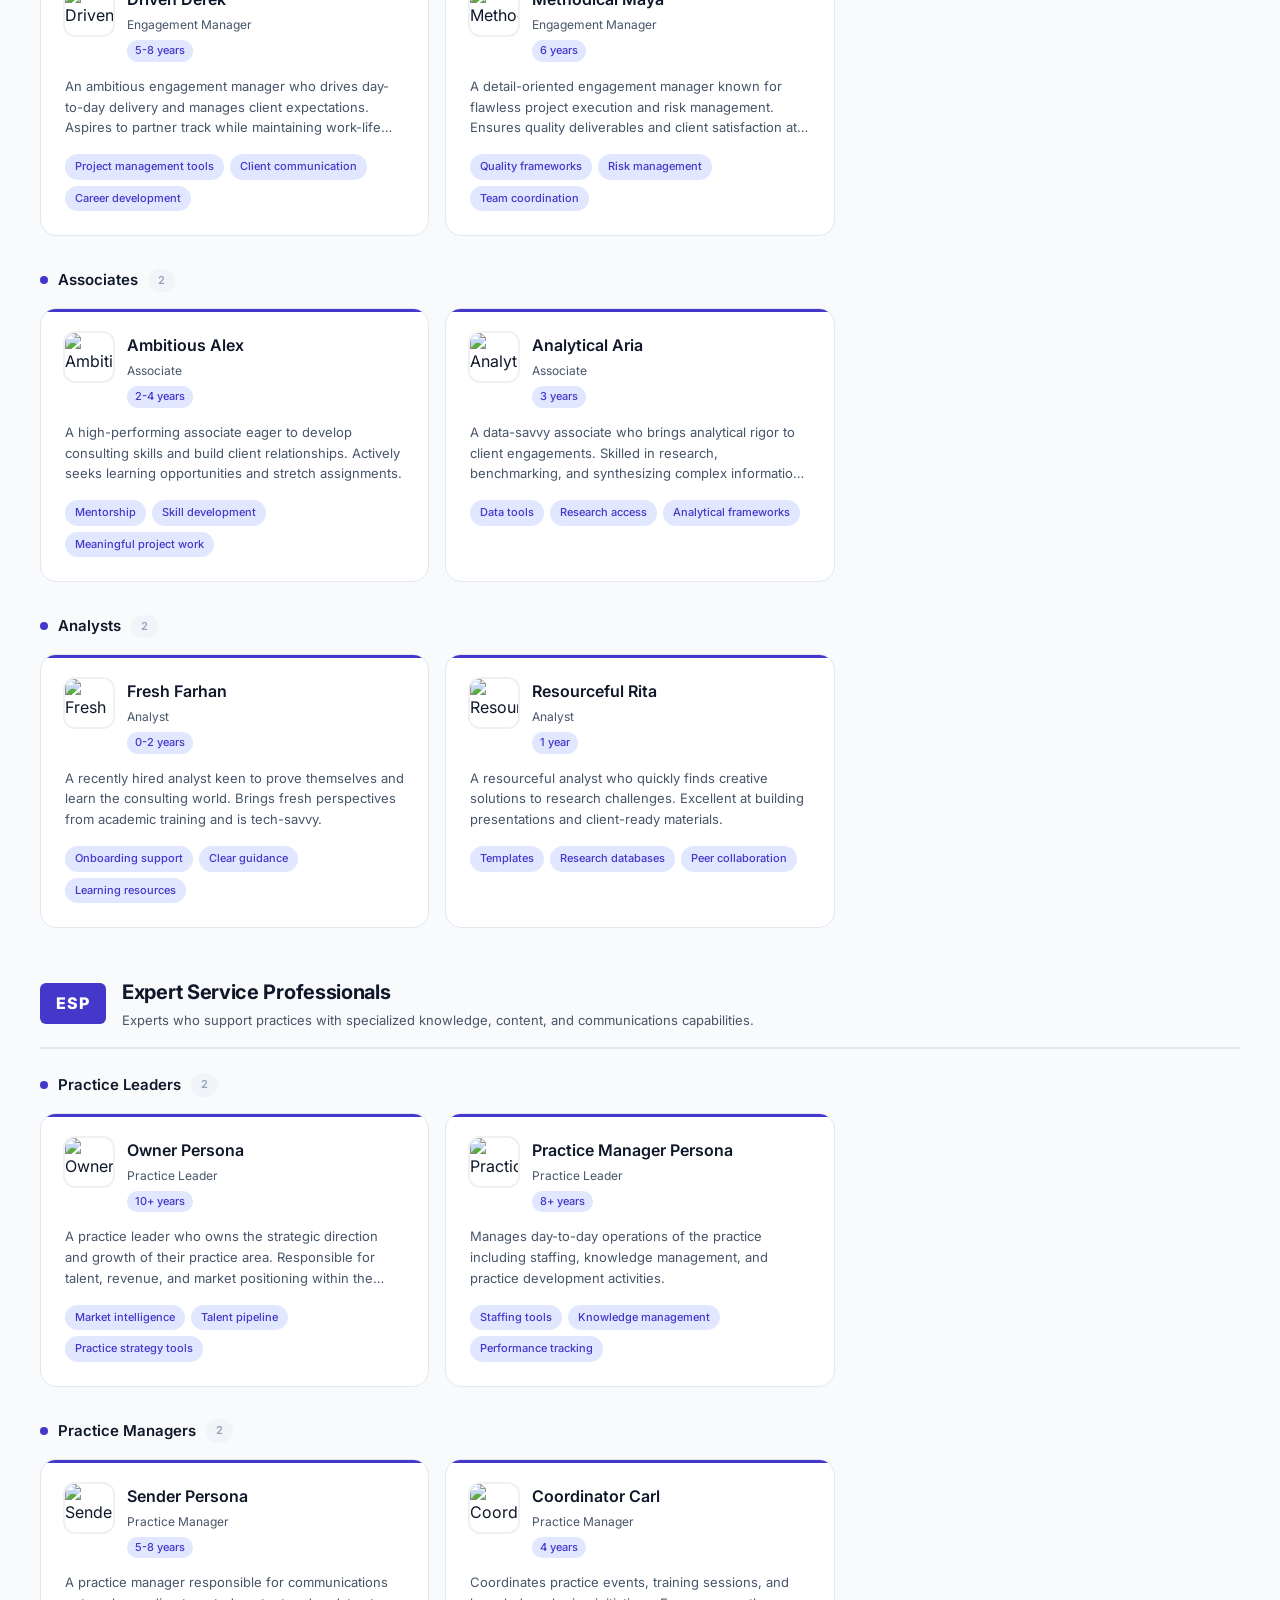
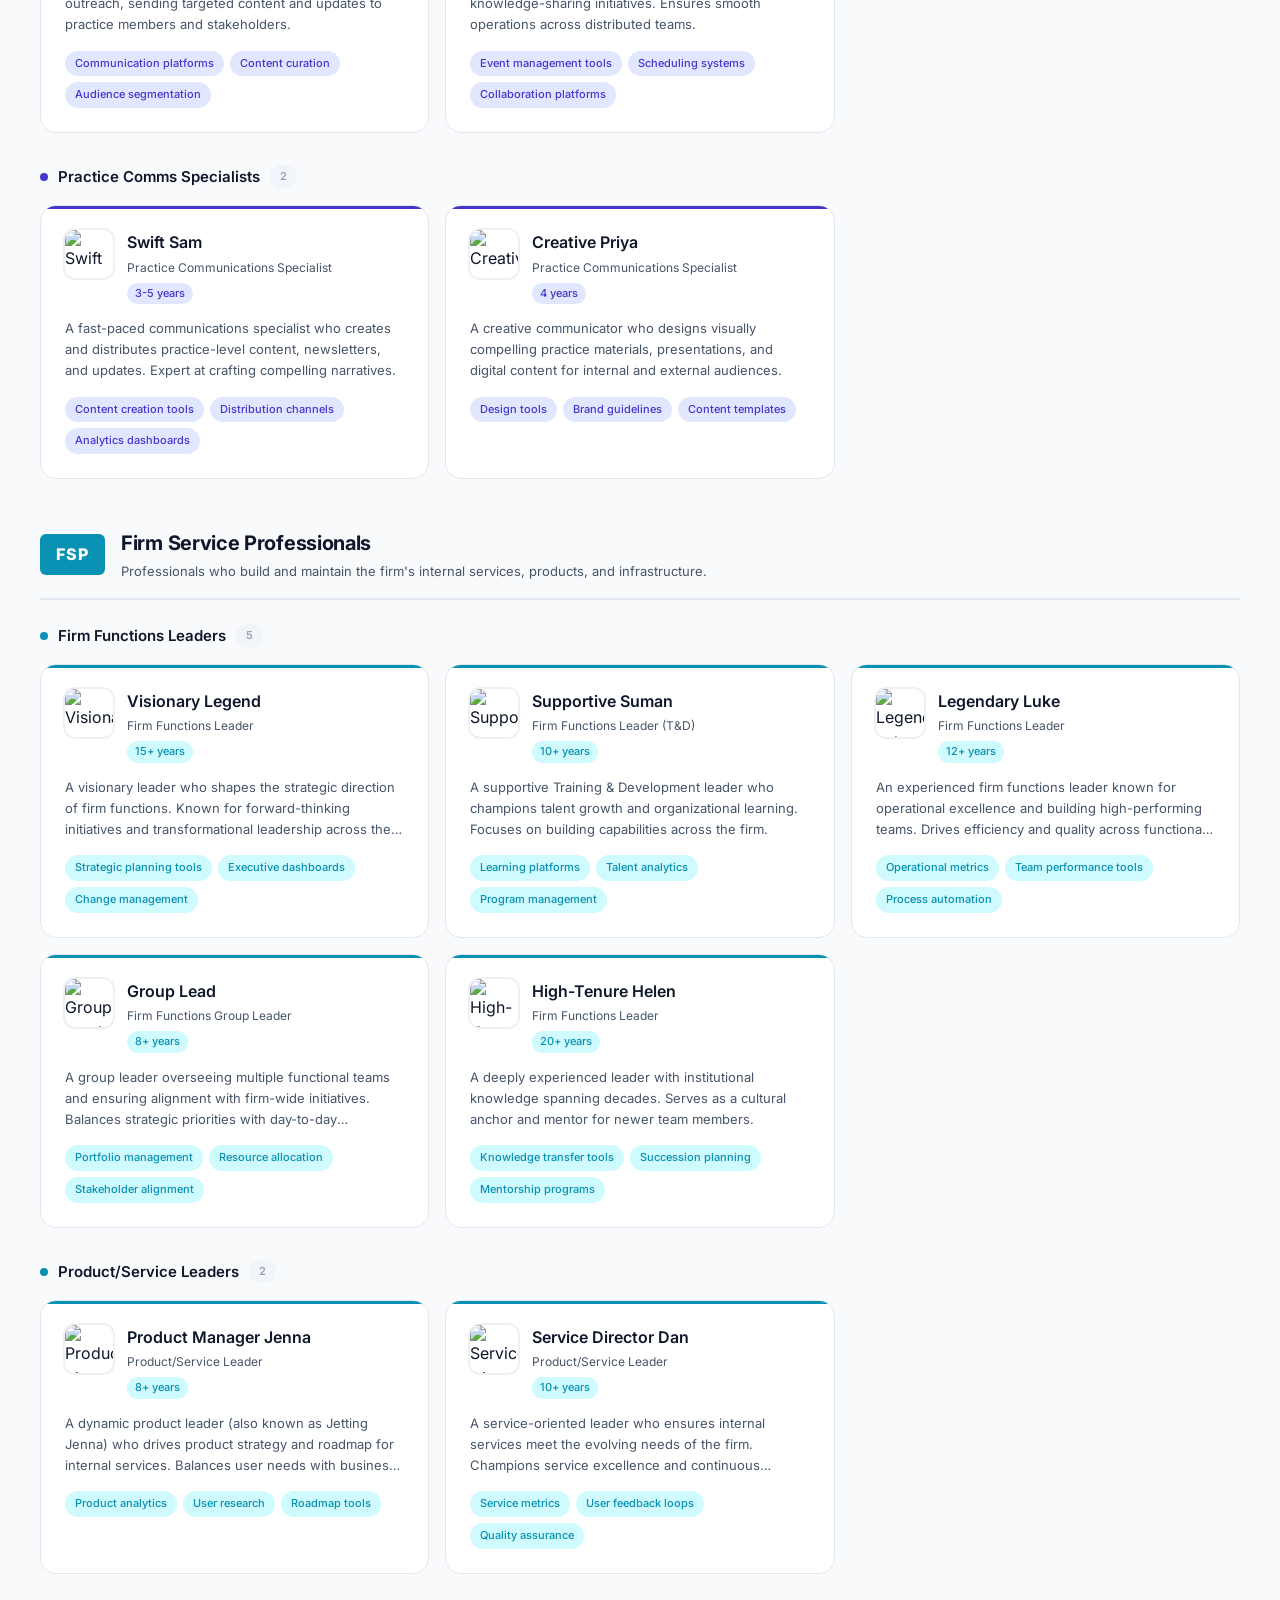
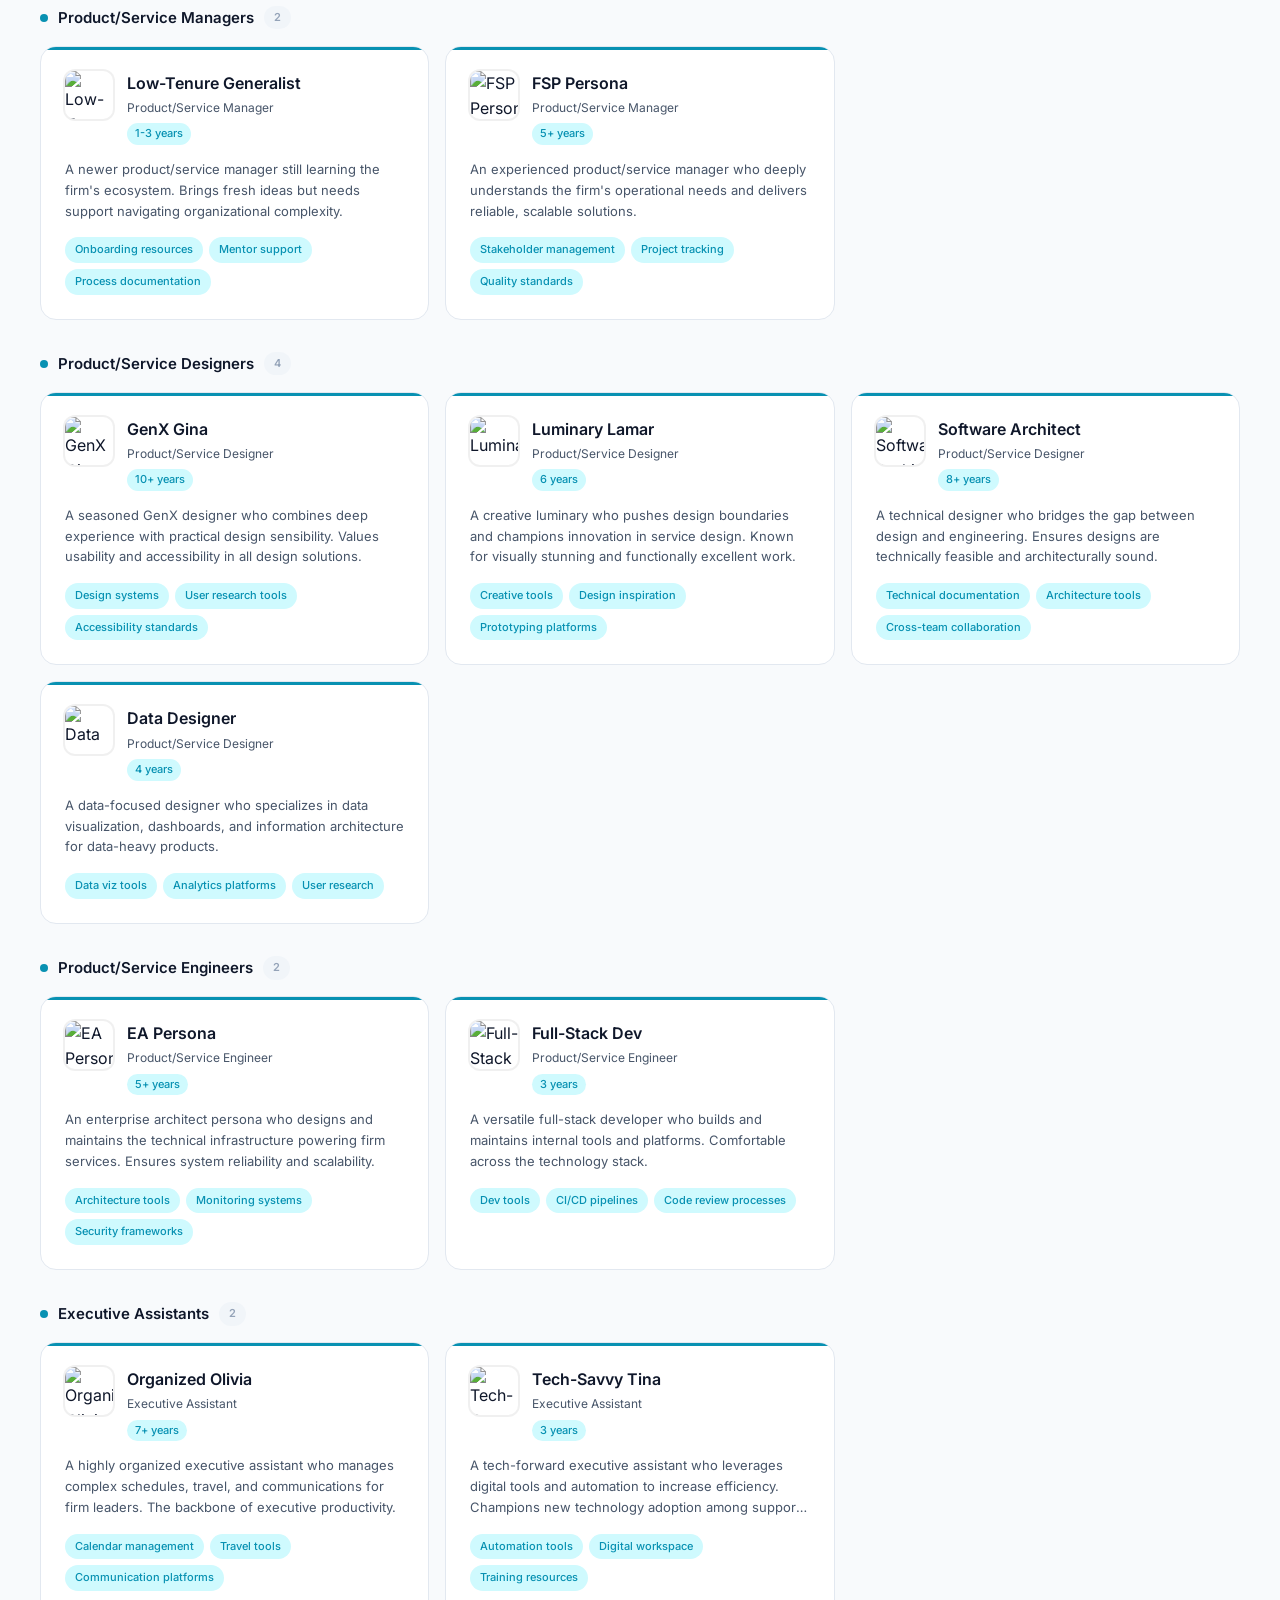
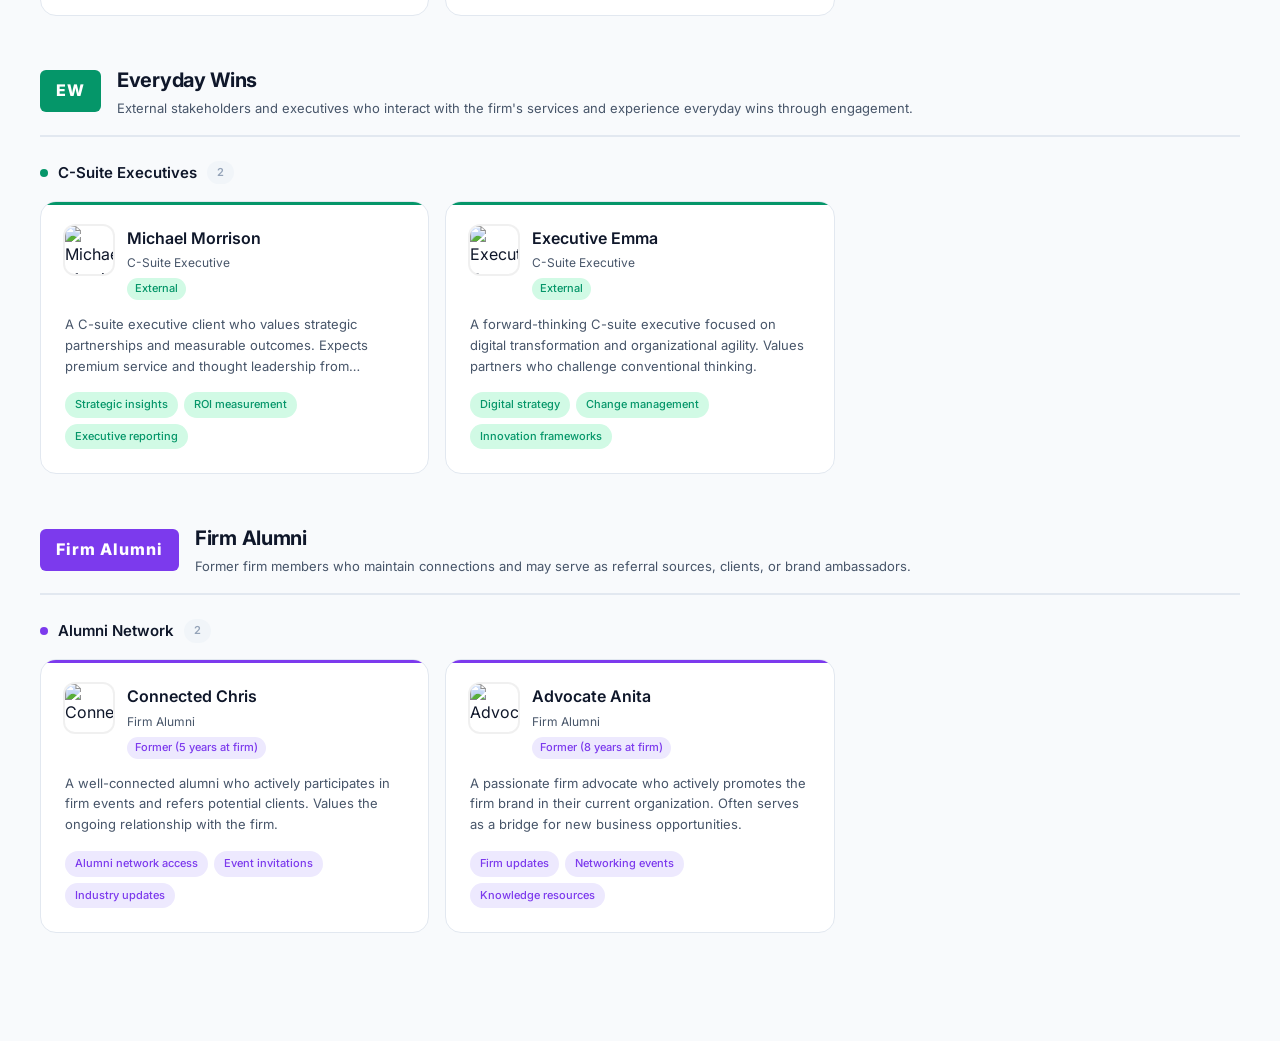
==== commit 113cab68: "Add rich persona cards with images and enhanced modal - Add John (Senior Partner, London) with full " ====
--- a/index.html
+++ b/index.html
@@ -719,6 +719,167 @@
       flex-shrink: 0;
     }
 
+    /* ========== RICH PERSONA DETAILS ========== */
+    .modal-quote {
+      font-size: 15px;
+      font-style: italic;
+      color: var(--text);
+      padding: 16px 20px;
+      background: var(--border-light);
+      border-left: 3px solid #4338ca;
+      border-radius: 0 var(--radius-sm) var(--radius-sm) 0;
+      margin-bottom: 24px;
+      line-height: 1.6;
+    }
+
+    .modal-meta-grid {
+      display: grid;
+      grid-template-columns: 1fr 1fr;
+      gap: 16px;
+      margin-bottom: 24px;
+    }
+
+    .meta-card {
+      background: var(--border-light);
+      border-radius: var(--radius-md);
+      padding: 16px;
+    }
+
+    .meta-card-title {
+      font-size: 10px;
+      text-transform: uppercase;
+      letter-spacing: 1.5px;
+      color: var(--text-muted);
+      font-weight: 600;
+      margin-bottom: 12px;
+    }
+
+    .slider-row {
+      display: flex;
+      align-items: center;
+      justify-content: space-between;
+      margin-bottom: 10px;
+      font-size: 11px;
+      color: var(--text-secondary);
+    }
+
+    .slider-row:last-child { margin-bottom: 0; }
+
+    .slider-label {
+      flex-shrink: 0;
+      width: 80px;
+      font-weight: 500;
+      font-size: 11px;
+    }
+
+    .slider-track {
+      flex: 1;
+      height: 6px;
+      background: #e2e8f0;
+      border-radius: 3px;
+      margin: 0 8px;
+      position: relative;
+      overflow: hidden;
+    }
+
+    .slider-fill {
+      height: 100%;
+      border-radius: 3px;
+      background: #4338ca;
+    }
+
+    .slider-end {
+      flex-shrink: 0;
+      width: 70px;
+      text-align: right;
+      font-size: 10px;
+      color: var(--text-muted);
+    }
+
+    .location-bars {
+      display: flex;
+      flex-direction: column;
+      gap: 8px;
+    }
+
+    .location-row {
+      display: flex;
+      align-items: center;
+      gap: 8px;
+      font-size: 12px;
+      color: var(--text-secondary);
+    }
+
+    .location-row .loc-label {
+      width: 100px;
+      flex-shrink: 0;
+      font-size: 11px;
+    }
+
+    .location-bar {
+      flex: 1;
+      height: 8px;
+      background: #e2e8f0;
+      border-radius: 4px;
+      overflow: hidden;
+    }
+
+    .location-bar-fill {
+      height: 100%;
+      border-radius: 4px;
+    }
+
+    .location-row .loc-pct {
+      width: 36px;
+      text-align: right;
+      font-weight: 600;
+      font-size: 12px;
+      color: var(--text);
+    }
+
+    .device-chips, .lens-chips {
+      display: flex;
+      flex-wrap: wrap;
+      gap: 6px;
+    }
+
+    .device-chip {
+      font-size: 11px;
+      padding: 5px 12px;
+      border-radius: 100px;
+      background: #e0e7ff;
+      color: #4338ca;
+      font-weight: 500;
+      display: flex;
+      align-items: center;
+      gap: 5px;
+    }
+
+    .lens-chip {
+      font-size: 11px;
+      padding: 5px 12px;
+      border-radius: 100px;
+      background: #fef3c7;
+      color: #92400e;
+      font-weight: 500;
+    }
+
+    .modal-office-badge {
+      display: inline-flex;
+      align-items: center;
+      gap: 4px;
+      font-size: 12px;
+      padding: 4px 12px;
+      border-radius: 100px;
+      background: #f1f5f9;
+      color: #475569;
+      font-weight: 500;
+    }
+
+    @media (max-width: 768px) {
+      .modal-meta-grid { grid-template-columns: 1fr; }
+    }
+
     /* ========== EMPTY STATE ========== */
     .empty-state {
       text-align: center;
@@ -858,7 +1019,11 @@
           p.frustrations.some(f => f.toLowerCase().includes(q)) ||
           p.category.name.toLowerCase().includes(q) ||
           p.category.fullName.toLowerCase().includes(q) ||
-          p.group.name.toLowerCase().includes(q)
+          p.group.name.toLowerCase().includes(q) ||
+          (p.goals && p.goals.some(g => g.toLowerCase().includes(q))) ||
+          (p.keyActivities && p.keyActivities.some(a => a.toLowerCase().includes(q))) ||
+          (p.quote && p.quote.toLowerCase().includes(q)) ||
+          (p.office && p.office.toLowerCase().includes(q))
         );
       }
 
@@ -1102,6 +1267,15 @@
     }
 
     // ===== RENDER MODAL =====
+    function renderSlider(value, labelLeft, labelRight) {
+      return `
+        <div class="slider-row">
+          <span class="slider-label">${labelLeft}</span>
+          <div class="slider-track"><div class="slider-fill" style="width:${value}%"></div></div>
+          <span class="slider-end">${labelRight}</span>
+        </div>`;
+    }
+
     function renderModal(personaId) {
       const allPersonas = getAllPersonas();
       const persona = allPersonas.find(p => p.id === personaId);
@@ -1109,6 +1283,104 @@
 
       const cat = persona.category;
       const avatarUrl = persona.avatar || `https://api.dicebear.com/9.x/initials/svg?seed=${encodeURIComponent(persona.name)}`;
+
+      let quoteHtml = '';
+      if (persona.quote) {
+        quoteHtml = `<div class="modal-quote">"${persona.quote}"</div>`;
+      }
+
+      let officeBadge = '';
+      if (persona.office) {
+        officeBadge = `<span class="modal-office-badge">&#x1F4CD; ${persona.office}</span>`;
+      }
+
+      let metaGridHtml = '';
+      if (persona.techProfile || persona.location || persona.devices || persona.inclusiveDesignLenses) {
+        let leftCol = '';
+        let rightCol = '';
+
+        if (persona.techProfile) {
+          const tp = persona.techProfile;
+          leftCol += `
+            <div class="meta-card">
+              <div class="meta-card-title">Profile</div>
+              ${renderSlider(tp.techLiteracy, 'Tech Literacy', tp.techLiteracy > 50 ? 'High' : 'Low')}
+              ${renderSlider(tp.workingStyle === 'Structured' ? 20 : 80, 'Structured', 'Spontaneous')}
+              ${renderSlider(tp.adaptabilityToChange, 'Adaptability', tp.adaptabilityToChange > 50 ? 'High' : 'Low')}
+              ${renderSlider(tp.meetingPreference === 'In Person' ? 90 : tp.meetingPreference === 'Hybrid' ? 50 : 10, 'Remote', 'In Person')}
+            </div>`;
+        }
+
+        if (persona.location) {
+          const loc = persona.location;
+          rightCol += `
+            <div class="meta-card">
+              <div class="meta-card-title">Location Split</div>
+              <div class="location-bars">
+                <div class="location-row">
+                  <span class="loc-label">Client site</span>
+                  <div class="location-bar"><div class="location-bar-fill" style="width:${loc.clientSite}%;background:#4338ca"></div></div>
+                  <span class="loc-pct">${loc.clientSite}%</span>
+                </div>
+                <div class="location-row">
+                  <span class="loc-label">Local office</span>
+                  <div class="location-bar"><div class="location-bar-fill" style="width:${loc.localOffice}%;background:#0891b2"></div></div>
+                  <span class="loc-pct">${loc.localOffice}%</span>
+                </div>
+                <div class="location-row">
+                  <span class="loc-label">Remote / Home</span>
+                  <div class="location-bar"><div class="location-bar-fill" style="width:${loc.remoteHomeOffice}%;background:#059669"></div></div>
+                  <span class="loc-pct">${loc.remoteHomeOffice}%</span>
+                </div>
+              </div>
+            </div>`;
+        }
+
+        if (persona.devices) {
+          const icons = { Laptop: '&#x1F4BB;', Mobile: '&#x1F4F1;', Tablet: '&#x1F4F2;' };
+          leftCol += `
+            <div class="meta-card">
+              <div class="meta-card-title">Devices &amp; Tools</div>
+              <div class="device-chips">
+                ${persona.devices.map(d => `<span class="device-chip">${icons[d] || '&#x1F5A5;'} ${d}</span>`).join('')}
+              </div>
+            </div>`;
+        }
+
+        if (persona.inclusiveDesignLenses) {
+          rightCol += `
+            <div class="meta-card">
+              <div class="meta-card-title">Inclusive Design Lenses</div>
+              <div class="lens-chips">
+                ${persona.inclusiveDesignLenses.map(l => `<span class="lens-chip">${l}</span>`).join('')}
+              </div>
+            </div>`;
+        }
+
+        metaGridHtml = `<div class="modal-meta-grid">${leftCol}${rightCol}</div>`;
+      }
+
+      let keyActivitiesHtml = '';
+      if (persona.keyActivities && persona.keyActivities.length > 0) {
+        keyActivitiesHtml = `
+          <div class="modal-section">
+            <div class="modal-section-title">Key Activities</div>
+            <ul class="modal-list">
+              ${persona.keyActivities.map(a => `<li><span class="dot" style="background:#0891b2"></span>${a}</li>`).join('')}
+            </ul>
+          </div>`;
+      }
+
+      let goalsHtml = '';
+      if (persona.goals && persona.goals.length > 0) {
+        goalsHtml = `
+          <div class="modal-section">
+            <div class="modal-section-title">Goals</div>
+            <ul class="modal-list">
+              ${persona.goals.map(g => `<li><span class="dot" style="background:#6366f1"></span>${g}</li>`).join('')}
+            </ul>
+          </div>`;
+      }
 
       const modal = document.getElementById('modalContent');
       modal.innerHTML = `
@@ -1121,10 +1393,14 @@
             <span class="modal-badge" style="background:${cat.colorLight};color:${cat.color}">${cat.name}</span>
             <span class="modal-badge" style="background:${cat.colorLight};color:${cat.color}">${persona.group.name}</span>
             <span class="modal-badge" style="background:#f1f5f9;color:#475569">${persona.tenure}</span>
+            ${officeBadge}
           </div>
         </div>
         <div class="modal-body">
+          ${quoteHtml}
           <div class="modal-description">${persona.description}</div>
+          ${metaGridHtml}
+          ${keyActivitiesHtml}
 
           <div class="modal-section">
             <div class="modal-section-title">Core Needs</div>
@@ -1132,6 +1408,8 @@
               ${persona.coreNeeds.map(n => `<li><span class="dot" style="background:#4338ca"></span>${n}</li>`).join('')}
             </ul>
           </div>
+
+          ${goalsHtml}
 
           <div class="modal-section">
             <div class="modal-section-title">Motivations</div>
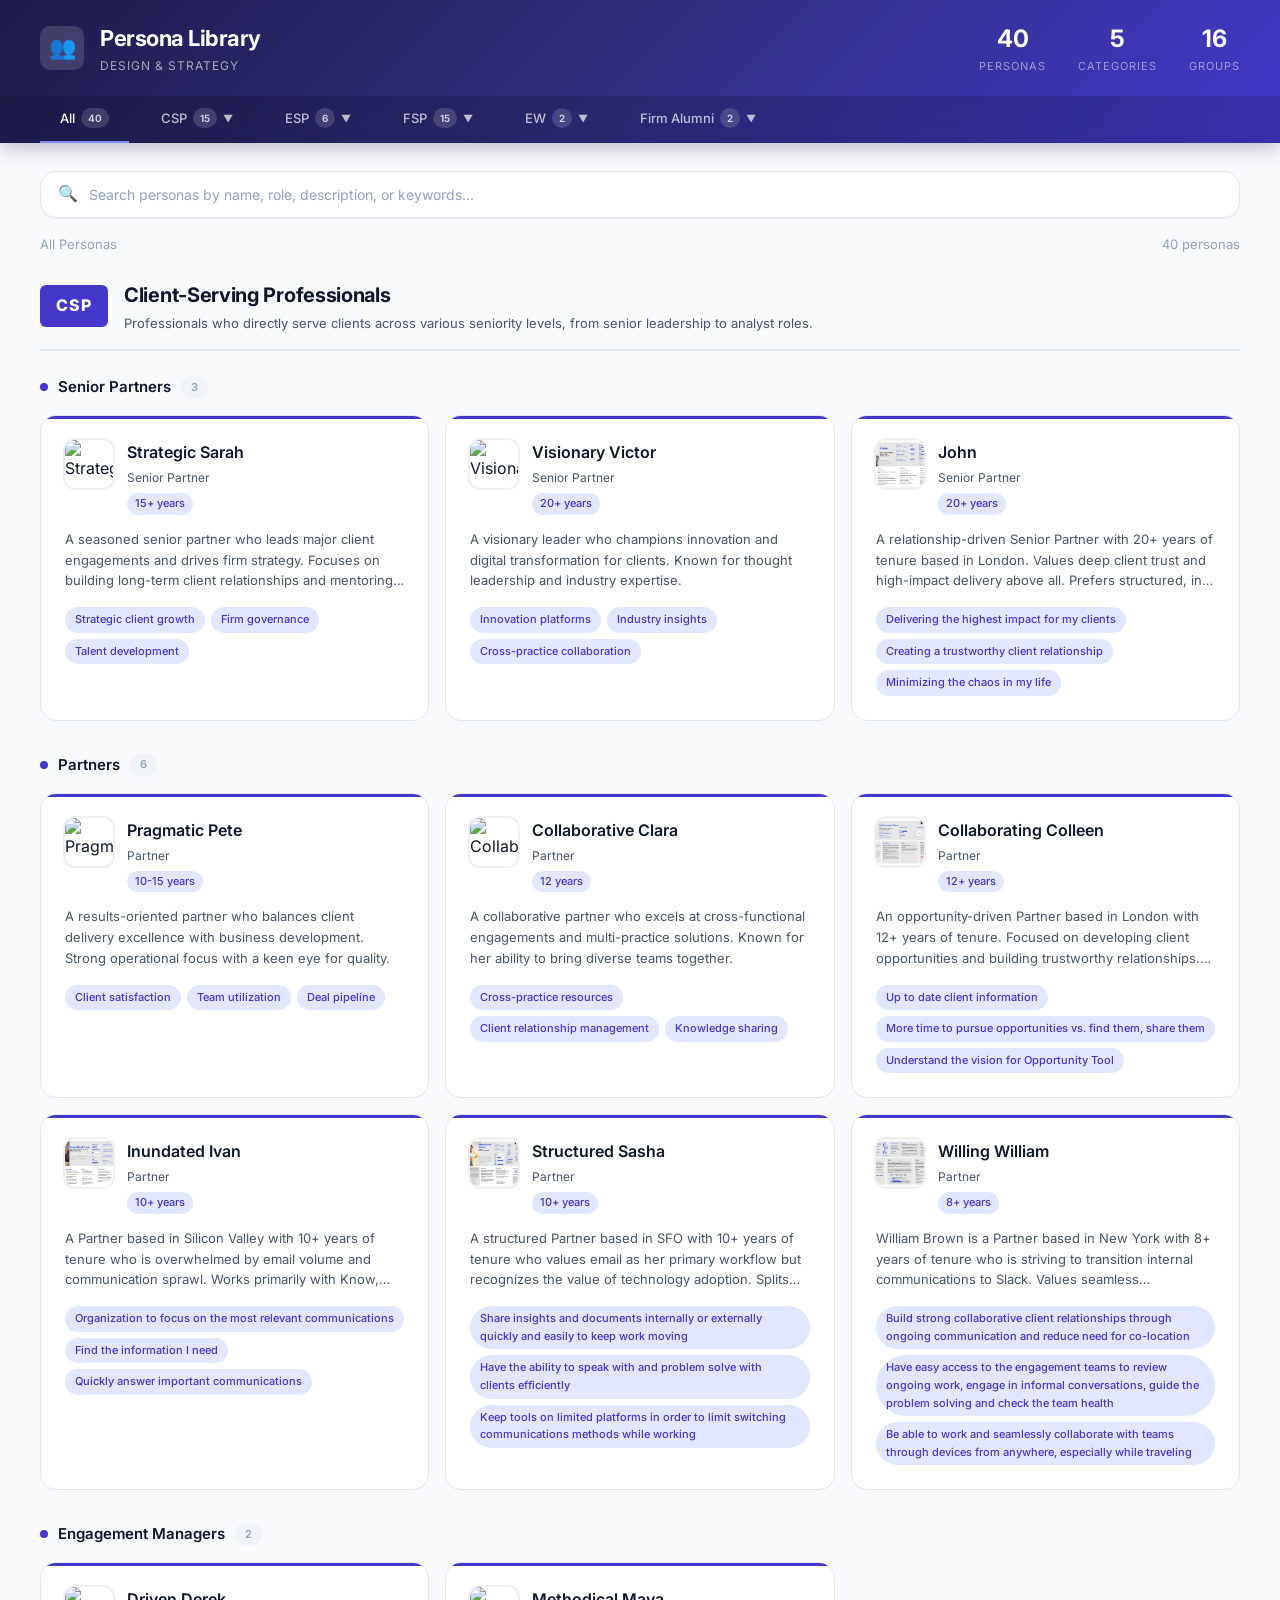
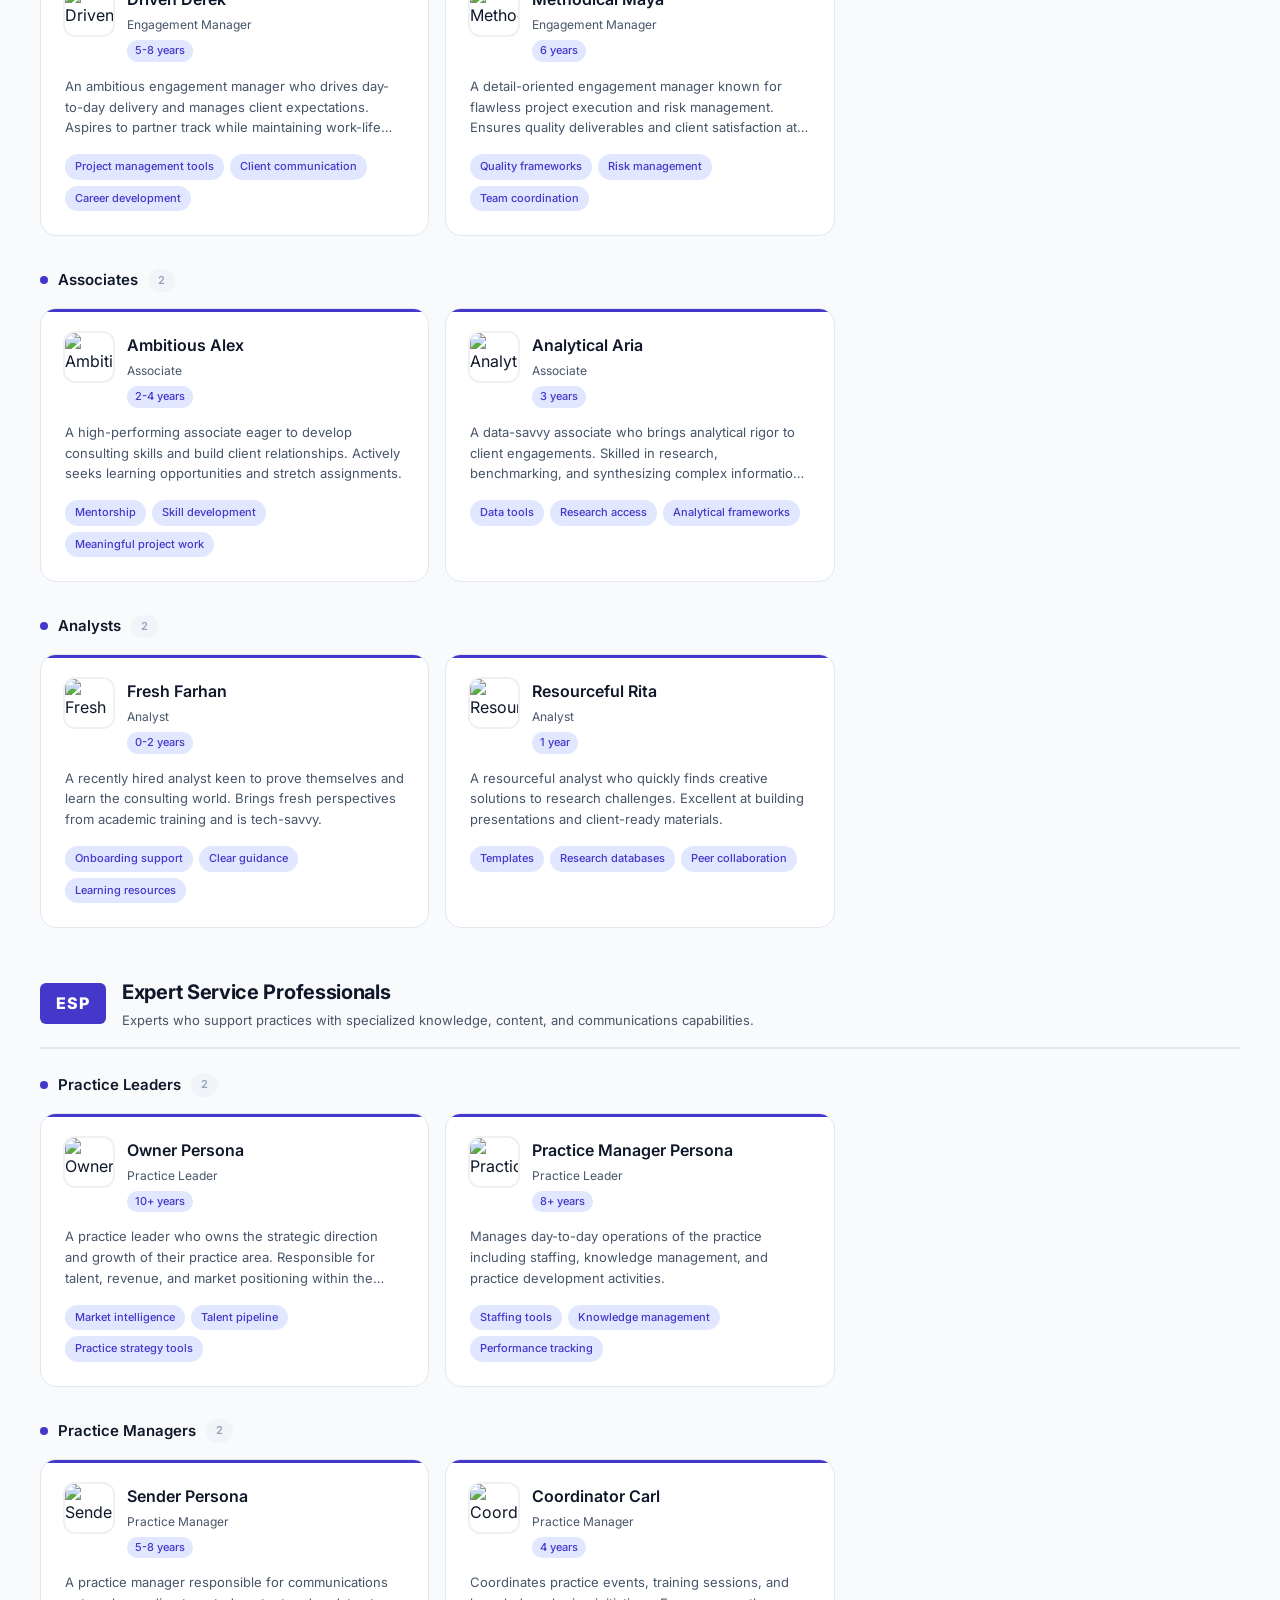
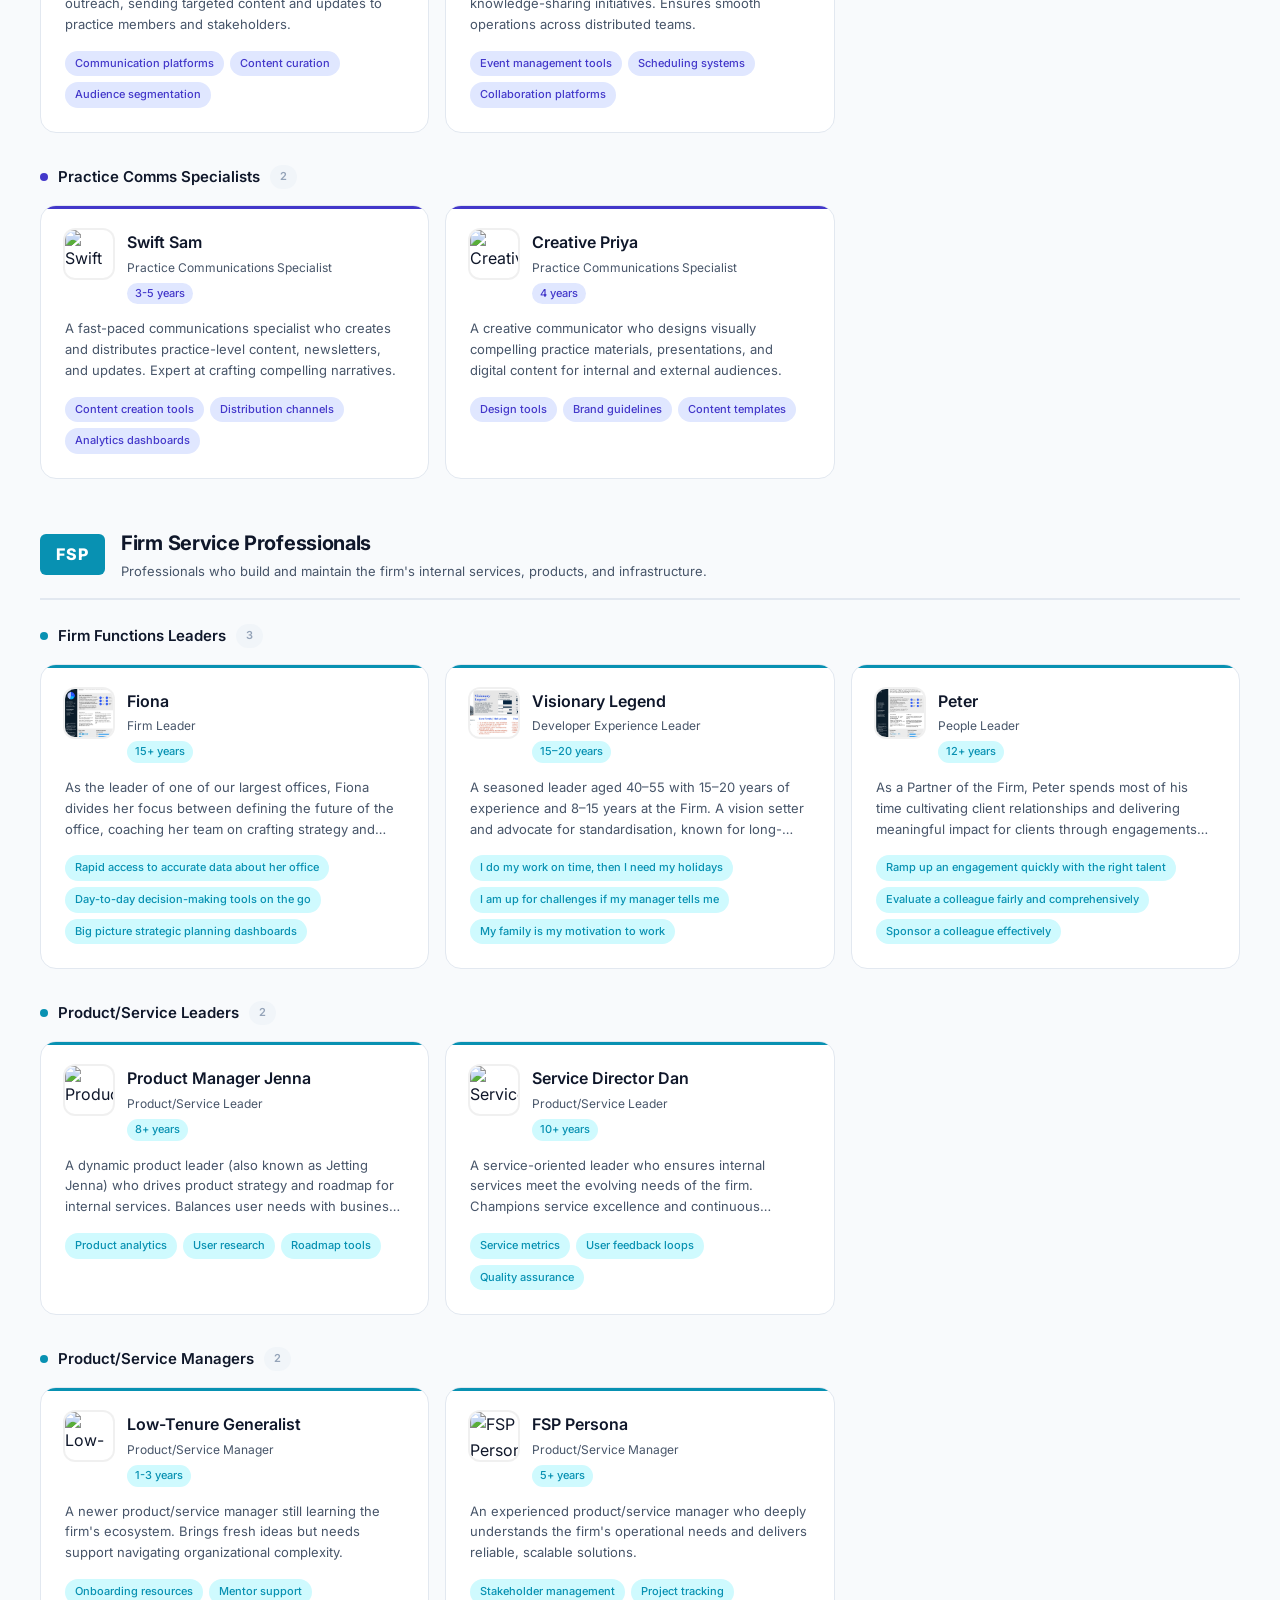
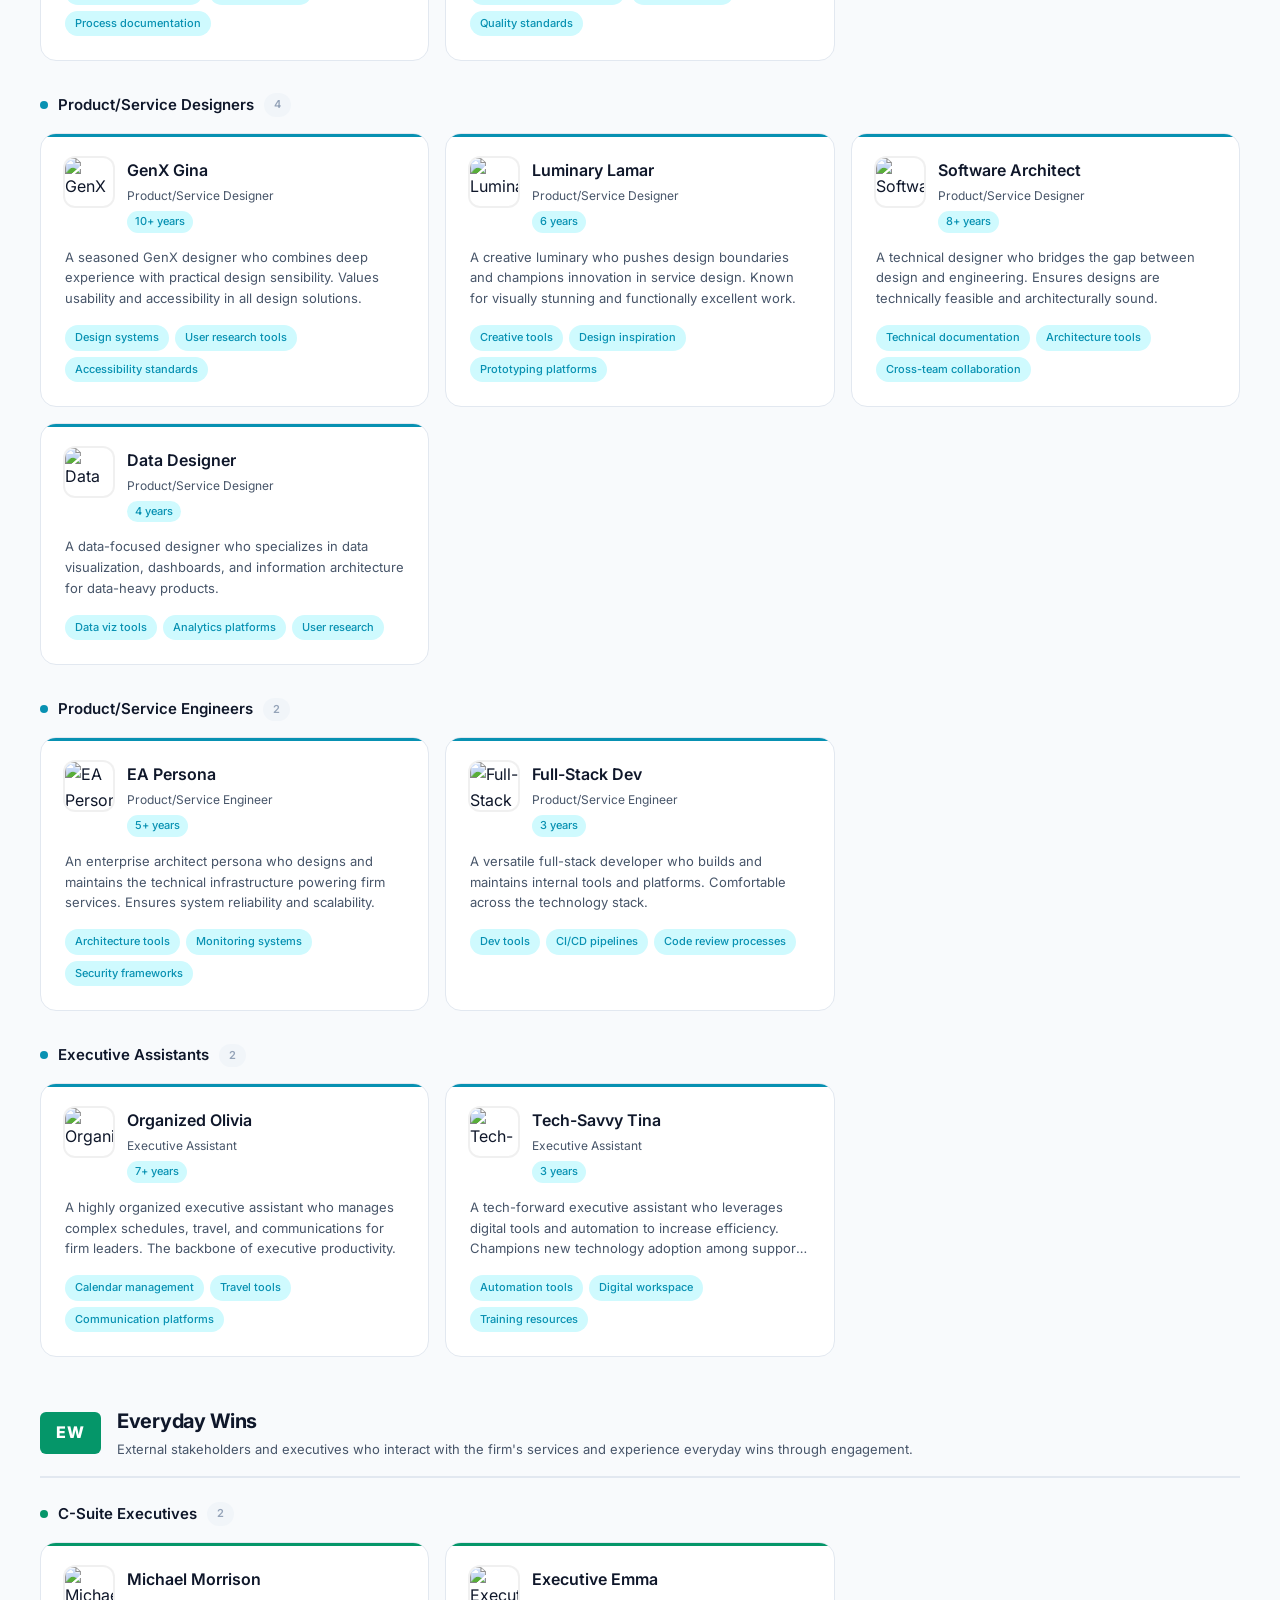
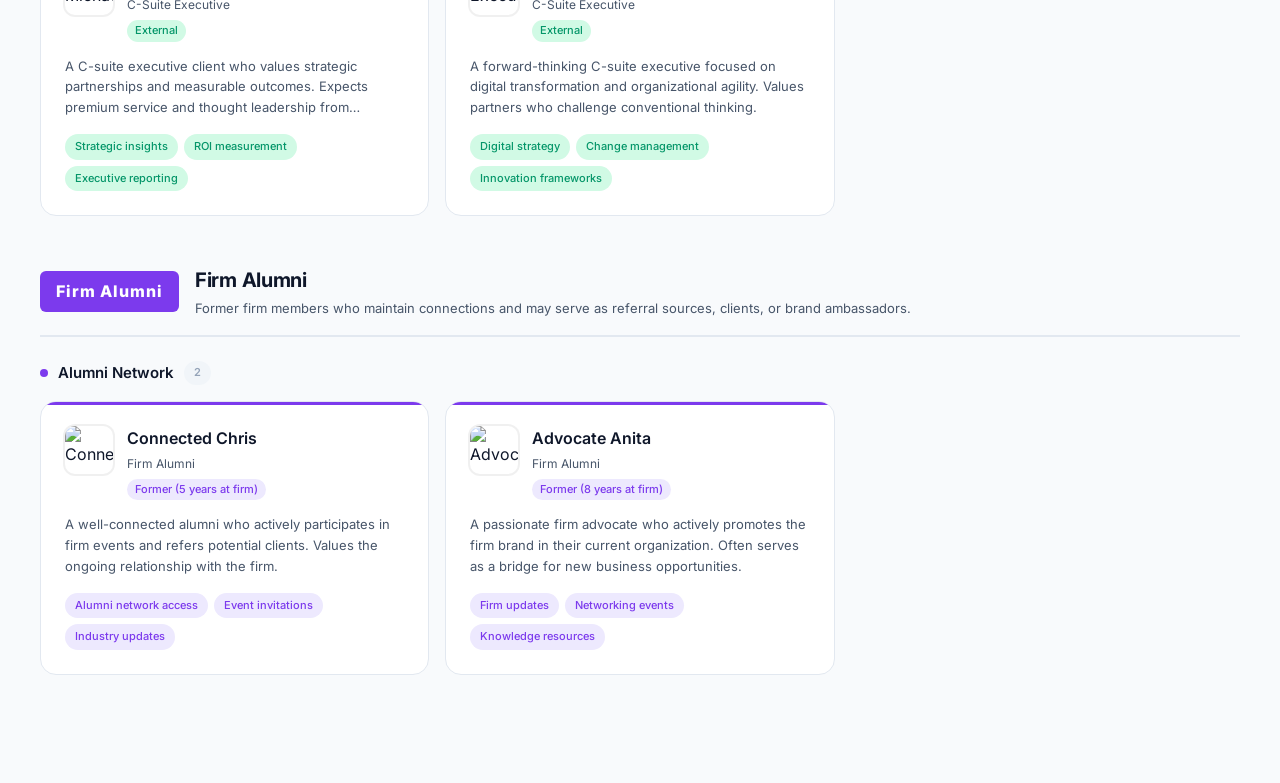
==== commit ca5b5951: "Replace modal with full-page detail view and add Firm Function Leaders personas (Fiona, Visionary Le" ====
--- a/index.html
+++ b/index.html
@@ -563,182 +563,188 @@
       font-weight: 500;
     }
 
-    /* ========== PERSONA MODAL ========== */
-    .modal-overlay {
-      position: fixed;
-      inset: 0;
-      background: rgba(15, 23, 42, 0.5);
-      backdrop-filter: blur(4px);
-      z-index: 1000;
-      display: flex;
-      align-items: center;
-      justify-content: center;
-      padding: 40px;
-      opacity: 0;
-      visibility: hidden;
-      transition: all 300ms ease;
-    }
-
-    .modal-overlay.open {
-      opacity: 1;
-      visibility: visible;
-    }
-
-    .modal {
+    /* ========== DETAIL PAGE ========== */
+    .detail-page {
+      display: none;
+      max-width: 1440px;
+      margin: 0 auto;
+      padding: 24px 40px 60px;
+    }
+
+    .detail-page.visible {
+      display: block;
+    }
+
+    .detail-back {
+      display: inline-flex;
+      align-items: center;
+      gap: 8px;
+      padding: 8px 18px;
       background: var(--surface);
-      border-radius: var(--radius-xl);
-      max-width: 680px;
-      width: 100%;
-      max-height: 80vh;
-      overflow-y: auto;
-      box-shadow: var(--shadow-xl);
-      transform: scale(0.95) translateY(10px);
-      transition: transform 300ms ease;
-    }
-
-    .modal-overlay.open .modal {
-      transform: scale(1) translateY(0);
-    }
-
-    .modal-top {
-      padding: 32px 32px 0;
-      position: relative;
-    }
-
-    .modal-close {
-      position: absolute;
-      top: 20px;
-      right: 20px;
-      width: 36px;
-      height: 36px;
-      border-radius: 50%;
-      border: none;
+      border: 1px solid var(--border);
+      border-radius: 100px;
+      font-size: 13px;
+      font-weight: 500;
+      color: var(--text-secondary);
+      cursor: pointer;
+      font-family: inherit;
+      transition: var(--transition);
+      margin-bottom: 24px;
+    }
+
+    .detail-back:hover {
       background: var(--border-light);
-      color: var(--text-secondary);
-      font-size: 18px;
-      cursor: pointer;
-      display: flex;
-      align-items: center;
-      justify-content: center;
-      transition: var(--transition);
-    }
-
-    .modal-close:hover {
-      background: var(--border);
       color: var(--text);
-    }
-
-    .modal-avatar {
-      width: 80px;
-      height: 80px;
+      border-color: var(--text-muted);
+    }
+
+    .detail-back .arrow { font-size: 16px; }
+
+    .detail-hero {
+      display: flex;
+      align-items: flex-start;
+      gap: 24px;
+      padding: 28px 32px;
+      background: var(--surface);
+      border: 1px solid var(--border);
+      border-radius: var(--radius-lg);
+      margin-bottom: 24px;
+    }
+
+    .detail-avatar {
+      width: 100px;
+      height: 100px;
       border-radius: var(--radius-lg);
       overflow: hidden;
-      margin-bottom: 16px;
+      flex-shrink: 0;
       box-shadow: 0 0 0 3px rgba(0,0,0,0.06);
     }
 
-    .modal-avatar img {
+    .detail-avatar img {
       width: 100%;
       height: 100%;
       object-fit: cover;
       display: block;
     }
 
-    .modal-name {
-      font-size: 24px;
+    .detail-hero-info { flex: 1; min-width: 0; }
+
+    .detail-name {
+      font-size: 28px;
       font-weight: 700;
       color: var(--text);
       letter-spacing: -0.5px;
     }
 
-    .modal-role {
-      font-size: 14px;
+    .detail-role {
+      font-size: 15px;
       color: var(--text-secondary);
-      margin-top: 4px;
-    }
-
-    .modal-badges {
+      margin-top: 2px;
+    }
+
+    .detail-badges {
       display: flex;
       gap: 8px;
       margin-top: 12px;
-    }
-
-    .modal-badge {
+      flex-wrap: wrap;
+    }
+
+    .detail-badge {
       font-size: 12px;
-      padding: 4px 12px;
+      padding: 4px 14px;
       border-radius: 100px;
       font-weight: 500;
     }
 
-    .modal-body {
-      padding: 24px 32px 32px;
-    }
-
-    .modal-description {
+    .detail-quote {
+      font-size: 15px;
+      font-style: italic;
+      color: var(--text);
+      padding: 14px 20px;
+      background: var(--border-light);
+      border-left: 3px solid #4338ca;
+      border-radius: 0 var(--radius-sm) var(--radius-sm) 0;
+      margin-top: 16px;
+      line-height: 1.6;
+    }
+
+    .detail-description {
       font-size: 14px;
       line-height: 1.7;
       color: var(--text-secondary);
-      margin-bottom: 28px;
-    }
-
-    .modal-section {
-      margin-bottom: 24px;
-    }
-
-    .modal-section-title {
+      margin-top: 14px;
+    }
+
+    .detail-columns {
+      display: grid;
+      grid-template-columns: repeat(auto-fit, minmax(280px, 1fr));
+      gap: 20px;
+    }
+
+    .detail-card {
+      background: var(--surface);
+      border: 1px solid var(--border);
+      border-radius: var(--radius-lg);
+      padding: 24px;
+    }
+
+    .detail-card-title {
       font-size: 12px;
       text-transform: uppercase;
       letter-spacing: 1.5px;
       color: var(--text-muted);
       font-weight: 600;
-      margin-bottom: 10px;
-    }
-
-    .modal-list {
+      margin-bottom: 14px;
+      padding-bottom: 10px;
+      border-bottom: 2px solid var(--border-light);
+    }
+
+    .detail-list {
       list-style: none;
     }
 
-    .modal-list li {
-      padding: 8px 0;
+    .detail-list li {
+      padding: 7px 0;
       font-size: 13px;
       color: var(--text-secondary);
       display: flex;
-      align-items: center;
+      align-items: flex-start;
       gap: 10px;
-      border-bottom: 1px solid var(--border-light);
-    }
-
-    .modal-list li:last-child {
-      border-bottom: none;
-    }
-
-    .modal-list li .dot {
+      line-height: 1.5;
+    }
+
+    .detail-list li .dot {
       width: 6px;
       height: 6px;
       border-radius: 50%;
       flex-shrink: 0;
-    }
-
-    /* ========== RICH PERSONA DETAILS ========== */
-    .modal-quote {
-      font-size: 15px;
-      font-style: italic;
-      color: var(--text);
-      padding: 16px 20px;
-      background: var(--border-light);
-      border-left: 3px solid #4338ca;
-      border-radius: 0 var(--radius-sm) var(--radius-sm) 0;
-      margin-bottom: 24px;
-      line-height: 1.6;
-    }
-
-    .modal-meta-grid {
-      display: grid;
-      grid-template-columns: 1fr 1fr;
-      gap: 16px;
-      margin-bottom: 24px;
-    }
-
+      margin-top: 6px;
+    }
+
+    .detail-office-badge {
+      display: inline-flex;
+      align-items: center;
+      gap: 4px;
+      font-size: 12px;
+      padding: 4px 14px;
+      border-radius: 100px;
+      background: #f1f5f9;
+      color: #475569;
+      font-weight: 500;
+    }
+
+    @media (max-width: 900px) {
+      .detail-columns { grid-template-columns: 1fr; }
+      .detail-hero { flex-direction: column; align-items: center; text-align: center; }
+      .detail-badges { justify-content: center; }
+      .detail-quote { text-align: left; }
+    }
+
+    @media (max-width: 768px) {
+      .detail-page { padding: 16px 20px 40px; }
+    }
+
+    /* ========== RICH PERSONA META ========== */
     .meta-card {
       background: var(--border-light);
       border-radius: var(--radius-md);
@@ -864,20 +870,10 @@
       font-weight: 500;
     }
 
-    .modal-office-badge {
-      display: inline-flex;
-      align-items: center;
-      gap: 4px;
-      font-size: 12px;
-      padding: 4px 12px;
-      border-radius: 100px;
-      background: #f1f5f9;
-      color: #475569;
-      font-weight: 500;
-    }
-
-    @media (max-width: 768px) {
-      .modal-meta-grid { grid-template-columns: 1fr; }
+    .meta-stack {
+      display: flex;
+      flex-direction: column;
+      gap: 12px;
     }
 
     /* ========== EMPTY STATE ========== */
@@ -912,8 +908,7 @@
       .breadcrumb-bar { padding: 12px 20px 0; }
       .main-content { padding: 20px 20px 40px; }
       .personas-grid { grid-template-columns: 1fr; }
-      .modal-overlay { padding: 20px; }
-      .modal-top, .modal-body { padding-left: 24px; padding-right: 24px; }
+      .detail-page { padding: 16px 20px 40px; }
     }
 
     /* ========== HIGHLIGHT ANIMATION ========== */
@@ -967,10 +962,8 @@
   <!-- MAIN CONTENT -->
   <main class="main-content" id="mainContent"></main>
 
-  <!-- MODAL -->
-  <div class="modal-overlay" id="modalOverlay">
-    <div class="modal" id="modalContent"></div>
-  </div>
+  <!-- DETAIL PAGE -->
+  <div class="detail-page" id="detailPage"></div>
 
   <script src="data.js"></script>
   <script>
@@ -1266,7 +1259,7 @@
       return text.replace(regex, '<span class="highlight">$1</span>');
     }
 
-    // ===== RENDER MODAL =====
+    // ===== DETAIL PAGE =====
     function renderSlider(value, labelLeft, labelRight) {
       return `
         <div class="slider-row">
@@ -1276,7 +1269,7 @@
         </div>`;
     }
 
-    function renderModal(personaId) {
+    function renderDetailPage(personaId) {
       const allPersonas = getAllPersonas();
       const persona = allPersonas.find(p => p.id === personaId);
       if (!persona) return;
@@ -1286,22 +1279,27 @@
 
       let quoteHtml = '';
       if (persona.quote) {
-        quoteHtml = `<div class="modal-quote">"${persona.quote}"</div>`;
+        quoteHtml = `<div class="detail-quote">&ldquo;${persona.quote}&rdquo;</div>`;
       }
 
       let officeBadge = '';
       if (persona.office) {
-        officeBadge = `<span class="modal-office-badge">&#x1F4CD; ${persona.office}</span>`;
-      }
-
-      let metaGridHtml = '';
-      if (persona.techProfile || persona.location || persona.devices || persona.inclusiveDesignLenses) {
-        let leftCol = '';
-        let rightCol = '';
-
+        officeBadge = `<span class="detail-office-badge">&#x1F4CD; ${persona.office}</span>`;
+      }
+
+      let descriptionHtml = '';
+      if (persona.description) {
+        descriptionHtml = `<div class="detail-description">${persona.description}</div>`;
+      }
+
+      const columns = [];
+
+      // Column: Profile + Devices (if rich data)
+      if (persona.techProfile || persona.devices) {
+        let profileCol = '<div class="meta-stack">';
         if (persona.techProfile) {
           const tp = persona.techProfile;
-          leftCol += `
+          profileCol += `
             <div class="meta-card">
               <div class="meta-card-title">Profile</div>
               ${renderSlider(tp.techLiteracy, 'Tech Literacy', tp.techLiteracy > 50 ? 'High' : 'Low')}
@@ -1310,10 +1308,26 @@
               ${renderSlider(tp.meetingPreference === 'In Person' ? 90 : tp.meetingPreference === 'Hybrid' ? 50 : 10, 'Remote', 'In Person')}
             </div>`;
         }
-
+        if (persona.devices) {
+          const icons = { Laptop: '&#x1F4BB;', Mobile: '&#x1F4F1;', Tablet: '&#x1F4F2;' };
+          profileCol += `
+            <div class="meta-card">
+              <div class="meta-card-title">Devices &amp; Tools</div>
+              <div class="device-chips">
+                ${persona.devices.map(d => `<span class="device-chip">${icons[d] || '&#x1F5A5;'} ${d}</span>`).join('')}
+              </div>
+            </div>`;
+        }
+        profileCol += '</div>';
+        columns.push(`<div class="detail-card">${profileCol}</div>`);
+      }
+
+      // Column: Location + Inclusive Design Lenses
+      if (persona.location || persona.inclusiveDesignLenses) {
+        let contextCol = '<div class="meta-stack">';
         if (persona.location) {
           const loc = persona.location;
-          rightCol += `
+          contextCol += `
             <div class="meta-card">
               <div class="meta-card-title">Location Split</div>
               <div class="location-bars">
@@ -1335,20 +1349,8 @@
               </div>
             </div>`;
         }
-
-        if (persona.devices) {
-          const icons = { Laptop: '&#x1F4BB;', Mobile: '&#x1F4F1;', Tablet: '&#x1F4F2;' };
-          leftCol += `
-            <div class="meta-card">
-              <div class="meta-card-title">Devices &amp; Tools</div>
-              <div class="device-chips">
-                ${persona.devices.map(d => `<span class="device-chip">${icons[d] || '&#x1F5A5;'} ${d}</span>`).join('')}
-              </div>
-            </div>`;
-        }
-
         if (persona.inclusiveDesignLenses) {
-          rightCol += `
+          contextCol += `
             <div class="meta-card">
               <div class="meta-card-title">Inclusive Design Lenses</div>
               <div class="lens-chips">
@@ -1356,84 +1358,102 @@
               </div>
             </div>`;
         }
-
-        metaGridHtml = `<div class="modal-meta-grid">${leftCol}${rightCol}</div>`;
-      }
-
-      let keyActivitiesHtml = '';
+        contextCol += '</div>';
+        columns.push(`<div class="detail-card">${contextCol}</div>`);
+      }
+
+      // Column: Core Needs
+      if (persona.coreNeeds && persona.coreNeeds.length > 0) {
+        columns.push(`
+          <div class="detail-card">
+            <div class="detail-card-title">Core Needs</div>
+            <ul class="detail-list">
+              ${persona.coreNeeds.map(n => `<li><span class="dot" style="background:#4338ca"></span>${n}</li>`).join('')}
+            </ul>
+          </div>`);
+      }
+
+      // Column: Goals
+      if (persona.goals && persona.goals.length > 0) {
+        columns.push(`
+          <div class="detail-card">
+            <div class="detail-card-title">Goals</div>
+            <ul class="detail-list">
+              ${persona.goals.map(g => `<li><span class="dot" style="background:#6366f1"></span>${g}</li>`).join('')}
+            </ul>
+          </div>`);
+      }
+
+      // Column: Key Activities
       if (persona.keyActivities && persona.keyActivities.length > 0) {
-        keyActivitiesHtml = `
-          <div class="modal-section">
-            <div class="modal-section-title">Key Activities</div>
-            <ul class="modal-list">
+        columns.push(`
+          <div class="detail-card">
+            <div class="detail-card-title">Key Activities</div>
+            <ul class="detail-list">
               ${persona.keyActivities.map(a => `<li><span class="dot" style="background:#0891b2"></span>${a}</li>`).join('')}
             </ul>
-          </div>`;
-      }
-
-      let goalsHtml = '';
-      if (persona.goals && persona.goals.length > 0) {
-        goalsHtml = `
-          <div class="modal-section">
-            <div class="modal-section-title">Goals</div>
-            <ul class="modal-list">
-              ${persona.goals.map(g => `<li><span class="dot" style="background:#6366f1"></span>${g}</li>`).join('')}
+          </div>`);
+      }
+
+      // Column: Motivations
+      if (persona.motivations && persona.motivations.length > 0) {
+        columns.push(`
+          <div class="detail-card">
+            <div class="detail-card-title">Motivations</div>
+            <ul class="detail-list">
+              ${persona.motivations.map(m => `<li><span class="dot" style="background:#059669"></span>${m}</li>`).join('')}
             </ul>
-          </div>`;
-      }
-
-      const modal = document.getElementById('modalContent');
-      modal.innerHTML = `
-        <div class="modal-top">
-          <button class="modal-close" data-action="close-modal">&times;</button>
-          <div class="modal-avatar"><img src="${avatarUrl}" alt="${persona.name}" /></div>
-          <div class="modal-name">${persona.name}</div>
-          <div class="modal-role">${persona.role}</div>
-          <div class="modal-badges">
-            <span class="modal-badge" style="background:${cat.colorLight};color:${cat.color}">${cat.name}</span>
-            <span class="modal-badge" style="background:${cat.colorLight};color:${cat.color}">${persona.group.name}</span>
-            <span class="modal-badge" style="background:#f1f5f9;color:#475569">${persona.tenure}</span>
-            ${officeBadge}
+          </div>`);
+      }
+
+      // Column: Frustrations
+      if (persona.frustrations && persona.frustrations.length > 0) {
+        columns.push(`
+          <div class="detail-card">
+            <div class="detail-card-title">Frustrations</div>
+            <ul class="detail-list">
+              ${persona.frustrations.map(f => `<li><span class="dot" style="background:#dc2626"></span>${f}</li>`).join('')}
+            </ul>
+          </div>`);
+      }
+
+      const detailPage = document.getElementById('detailPage');
+      detailPage.innerHTML = `
+        <button class="detail-back" data-action="close-detail">
+          <span class="arrow">&larr;</span> Back to Personas
+        </button>
+        <div class="detail-hero">
+          <div class="detail-avatar"><img src="${avatarUrl}" alt="${persona.name}" /></div>
+          <div class="detail-hero-info">
+            <div class="detail-name">${persona.name}</div>
+            <div class="detail-role">${persona.role}</div>
+            <div class="detail-badges">
+              <span class="detail-badge" style="background:${cat.colorLight};color:${cat.color}">${cat.name}</span>
+              <span class="detail-badge" style="background:${cat.colorLight};color:${cat.color}">${persona.group.name}</span>
+              <span class="detail-badge" style="background:#f1f5f9;color:#475569">${persona.tenure}</span>
+              ${officeBadge}
+            </div>
+            ${quoteHtml}
+            ${descriptionHtml}
           </div>
         </div>
-        <div class="modal-body">
-          ${quoteHtml}
-          <div class="modal-description">${persona.description}</div>
-          ${metaGridHtml}
-          ${keyActivitiesHtml}
-
-          <div class="modal-section">
-            <div class="modal-section-title">Core Needs</div>
-            <ul class="modal-list">
-              ${persona.coreNeeds.map(n => `<li><span class="dot" style="background:#4338ca"></span>${n}</li>`).join('')}
-            </ul>
-          </div>
-
-          ${goalsHtml}
-
-          <div class="modal-section">
-            <div class="modal-section-title">Motivations</div>
-            <ul class="modal-list">
-              ${persona.motivations.map(m => `<li><span class="dot" style="background:#059669"></span>${m}</li>`).join('')}
-            </ul>
-          </div>
-
-          <div class="modal-section">
-            <div class="modal-section-title">Frustrations</div>
-            <ul class="modal-list">
-              ${persona.frustrations.map(f => `<li><span class="dot" style="background:#dc2626"></span>${f}</li>`).join('')}
-            </ul>
-          </div>
+        <div class="detail-columns">
+          ${columns.join('')}
         </div>
       `;
 
-      document.getElementById('modalOverlay').classList.add('open');
-      document.body.style.overflow = 'hidden';
-    }
-
-    function closeModal() {
-      document.getElementById('modalOverlay').classList.remove('open');
-      document.body.style.overflow = '';
+      document.querySelector('.search-section').style.display = 'none';
+      document.getElementById('breadcrumb').style.display = 'none';
+      document.getElementById('mainContent').style.display = 'none';
+      detailPage.classList.add('visible');
+      window.scrollTo({ top: 0, behavior: 'smooth' });
+    }
+
+    function closeDetail() {
+      document.getElementById('detailPage').classList.remove('visible');
+      document.querySelector('.search-section').style.display = '';
+      document.getElementById('breadcrumb').style.display = '';
+      document.getElementById('mainContent').style.display = '';
     }
 
     // ===== RENDER ALL =====
@@ -1515,21 +1535,17 @@
           break;
 
         case 'open-persona':
-          renderModal(target.dataset.personaId);
+          renderDetailPage(target.dataset.personaId);
           break;
 
-        case 'close-modal':
-          closeModal();
+        case 'close-detail':
+          closeDetail();
           break;
       }
     });
 
-    document.getElementById('modalOverlay').addEventListener('click', (e) => {
-      if (e.target === e.currentTarget) closeModal();
-    });
-
     document.addEventListener('keydown', (e) => {
-      if (e.key === 'Escape') closeModal();
+      if (e.key === 'Escape') closeDetail();
     });
 
     let searchTimeout;
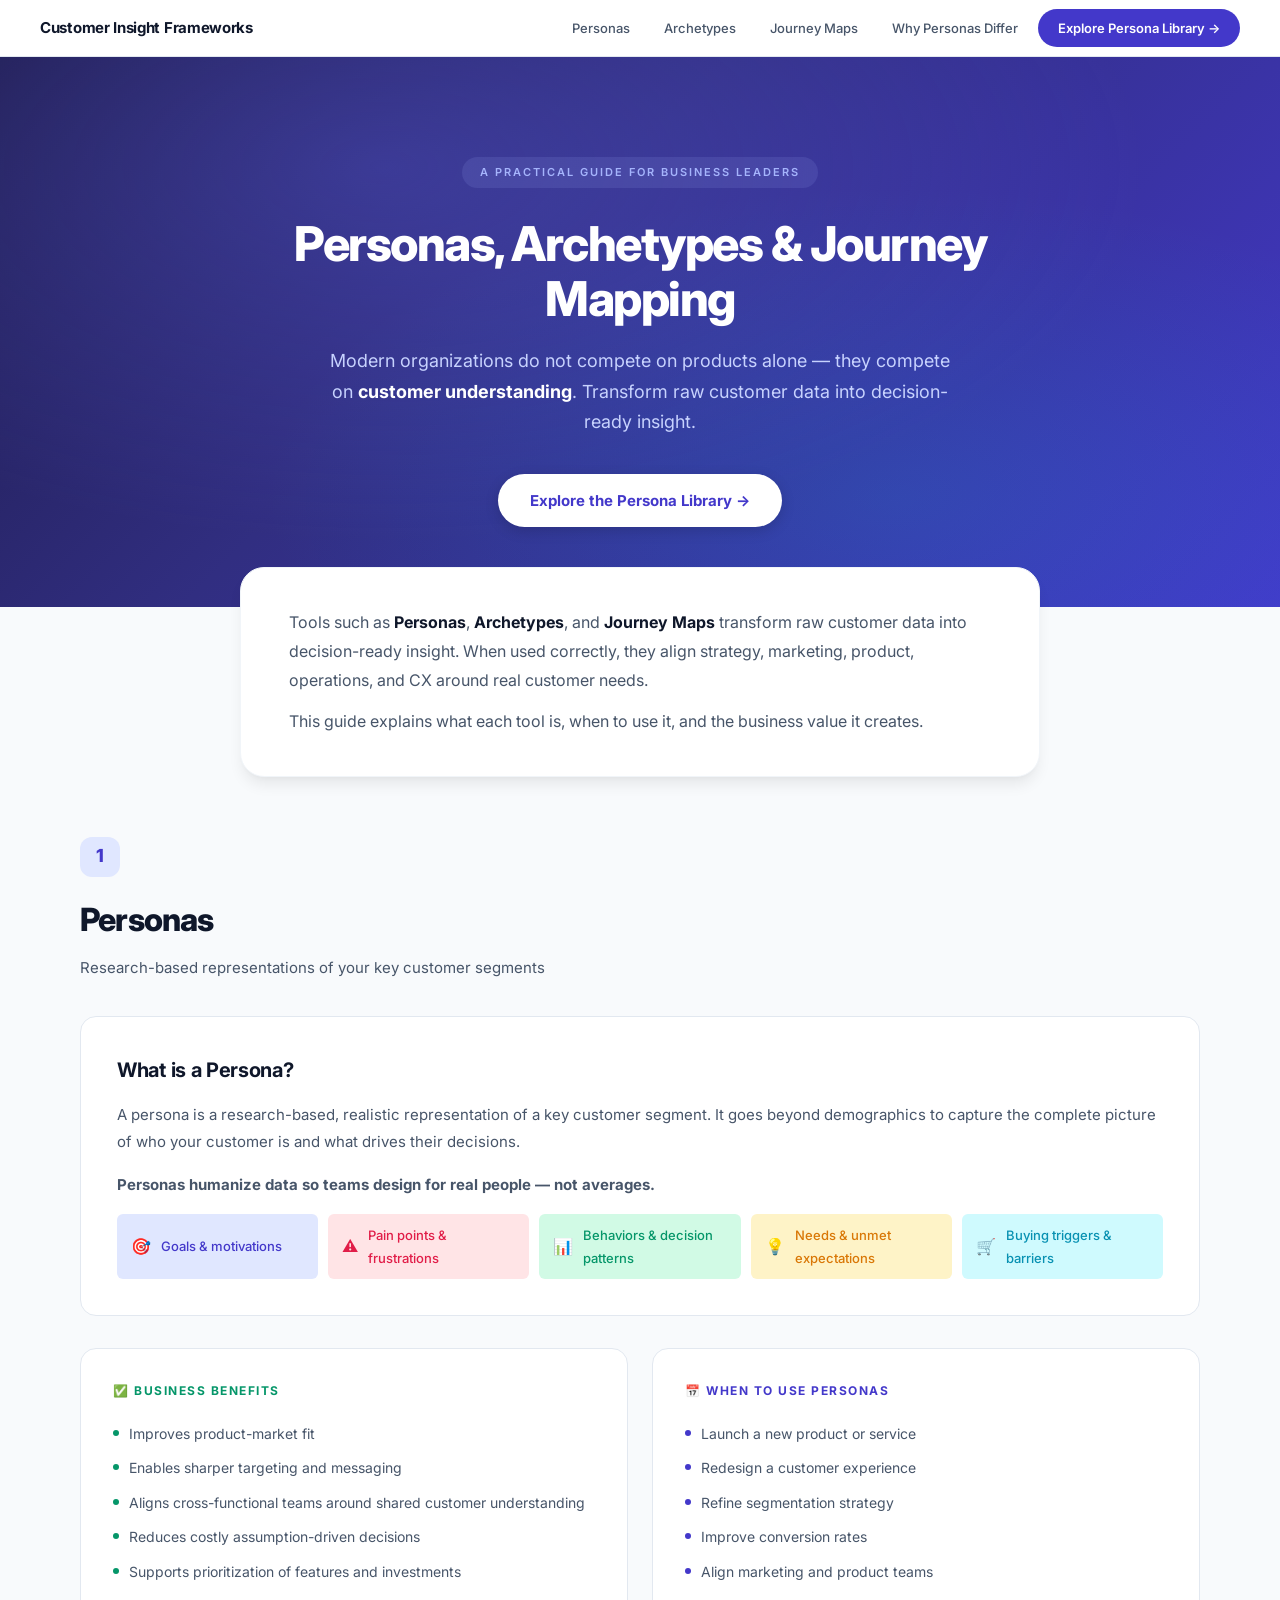
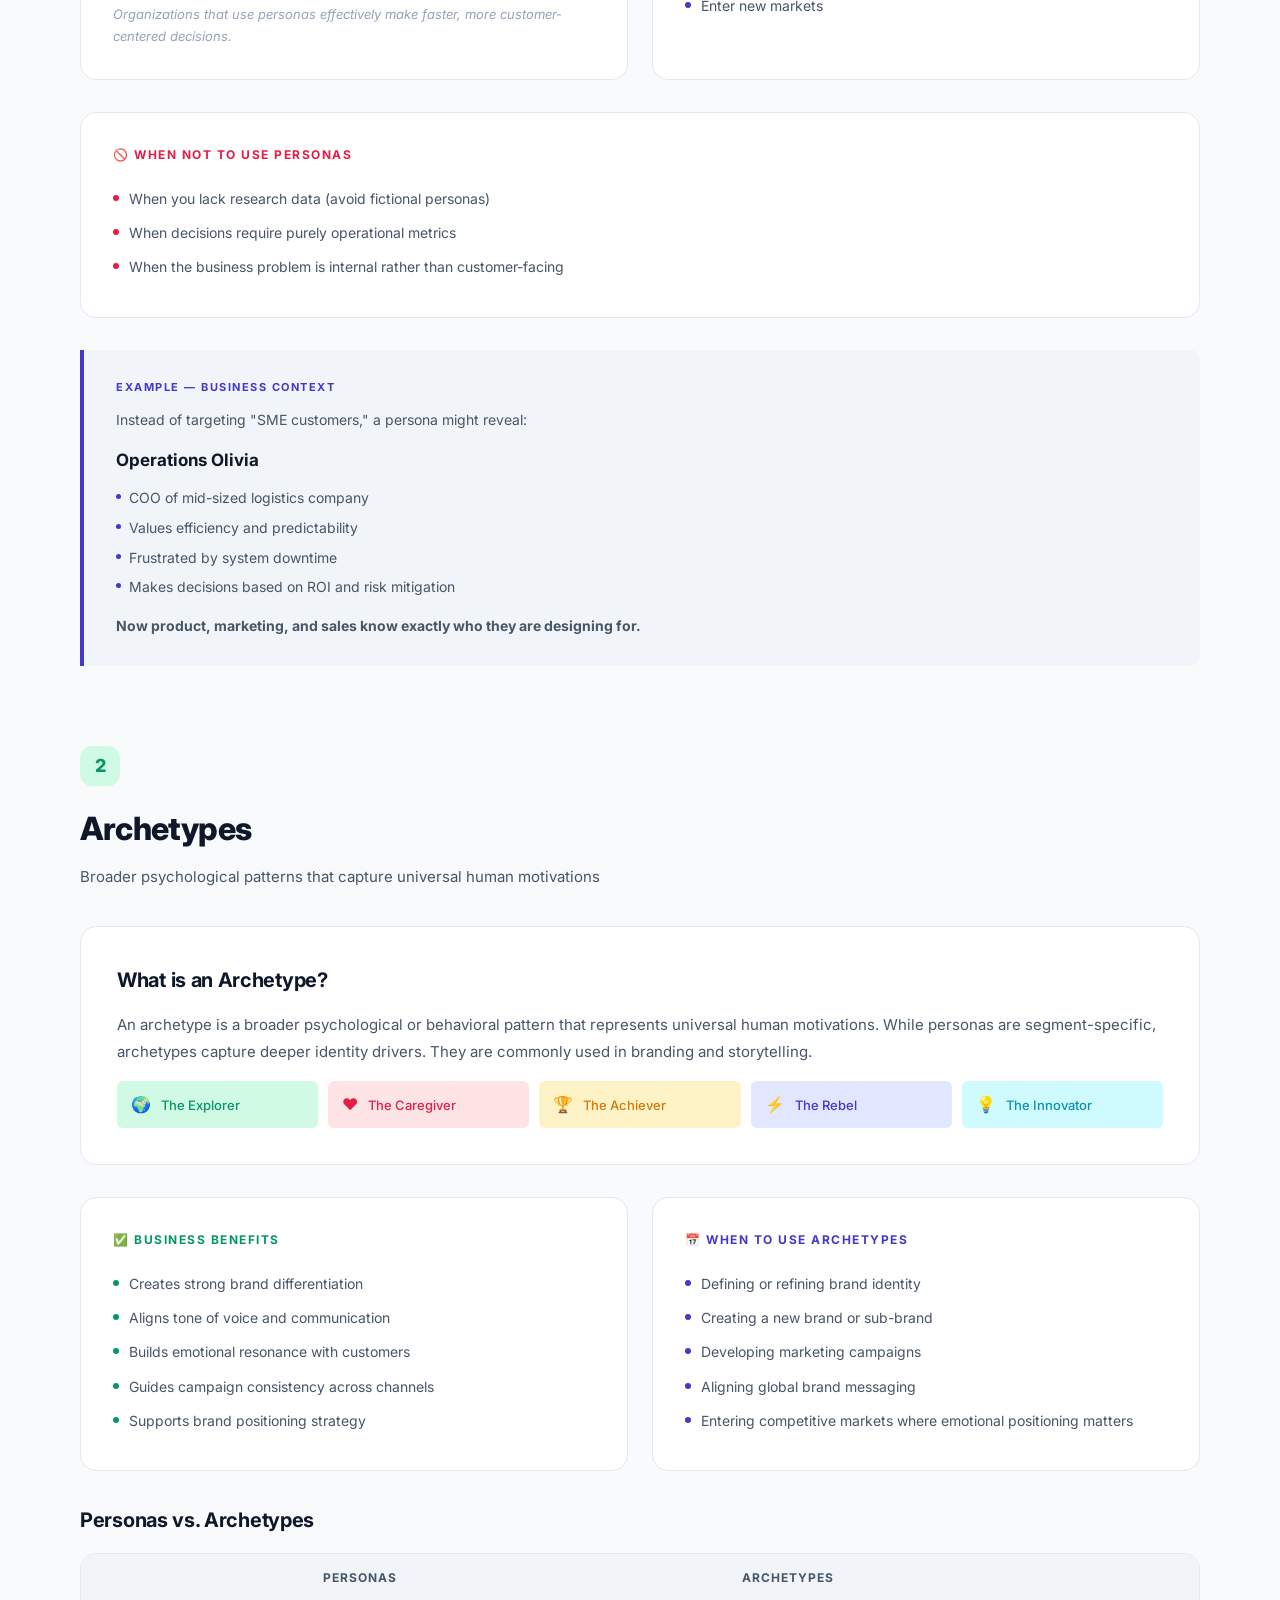
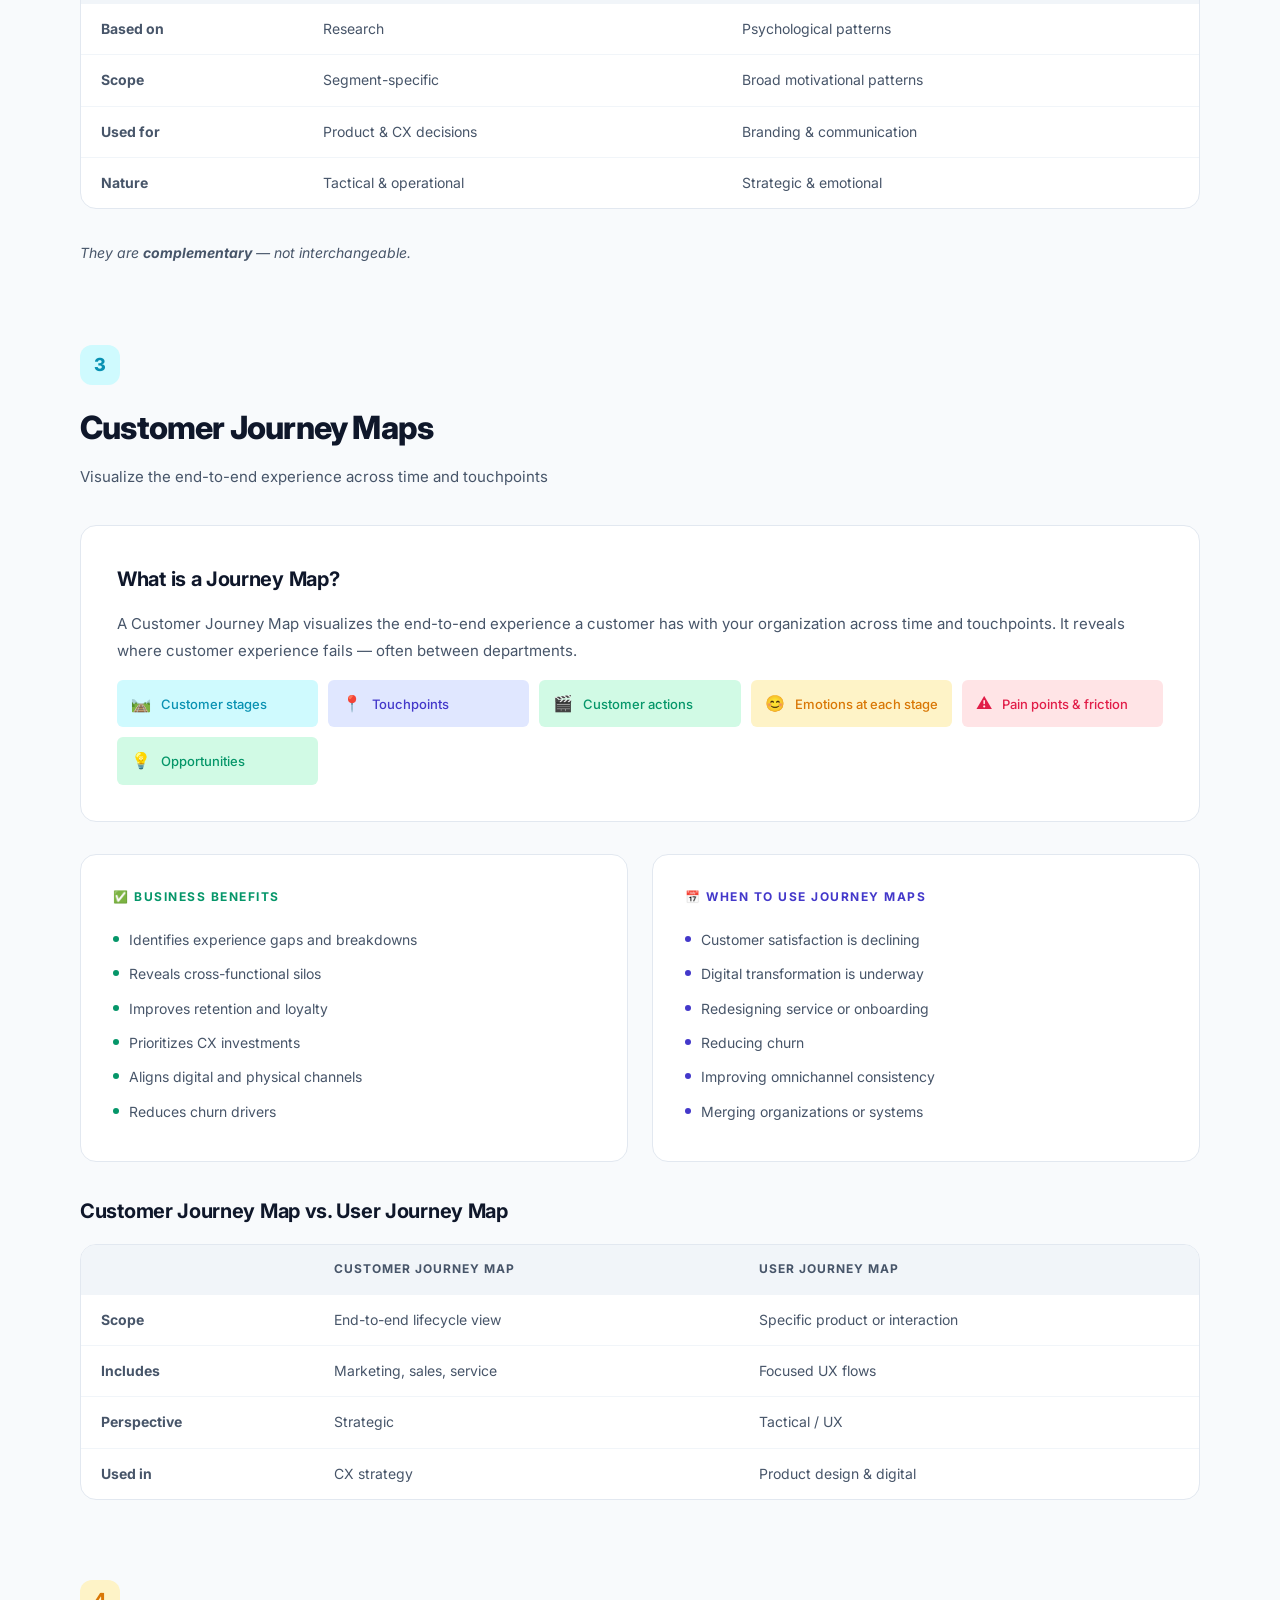
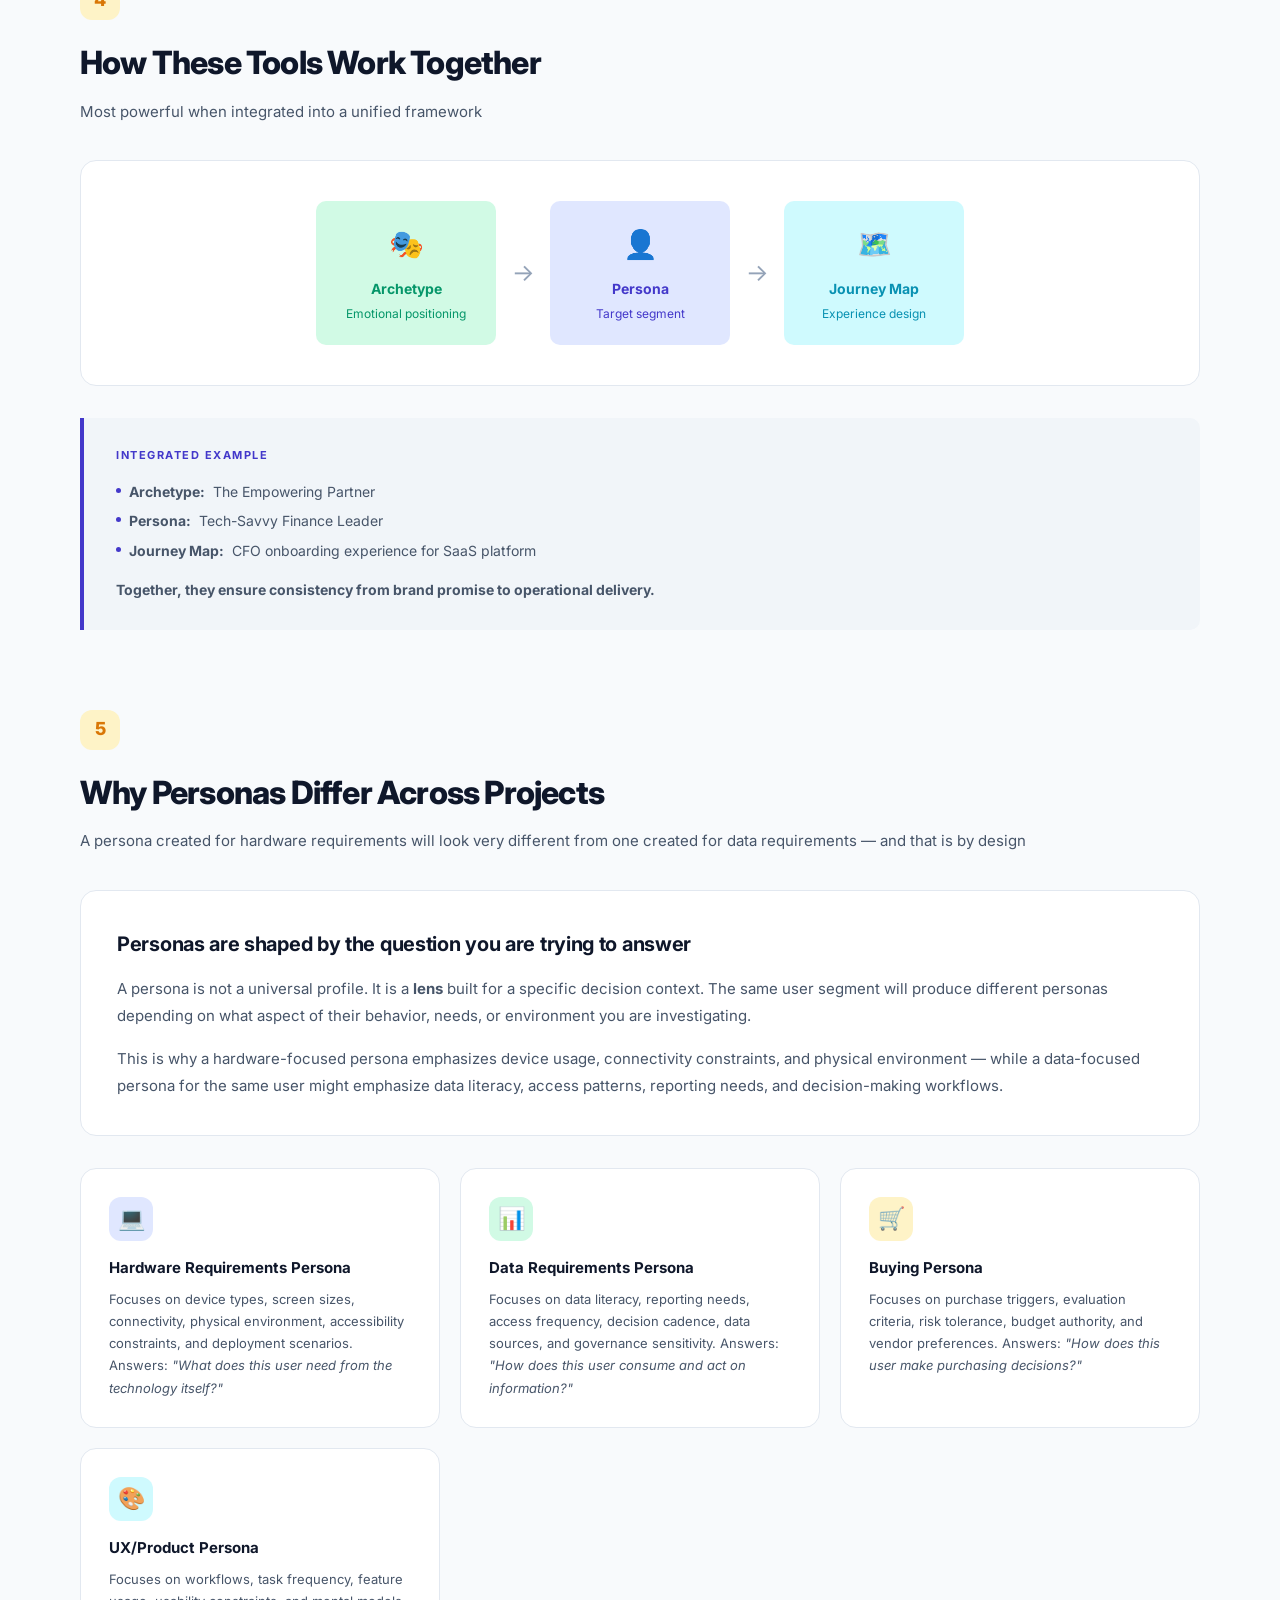
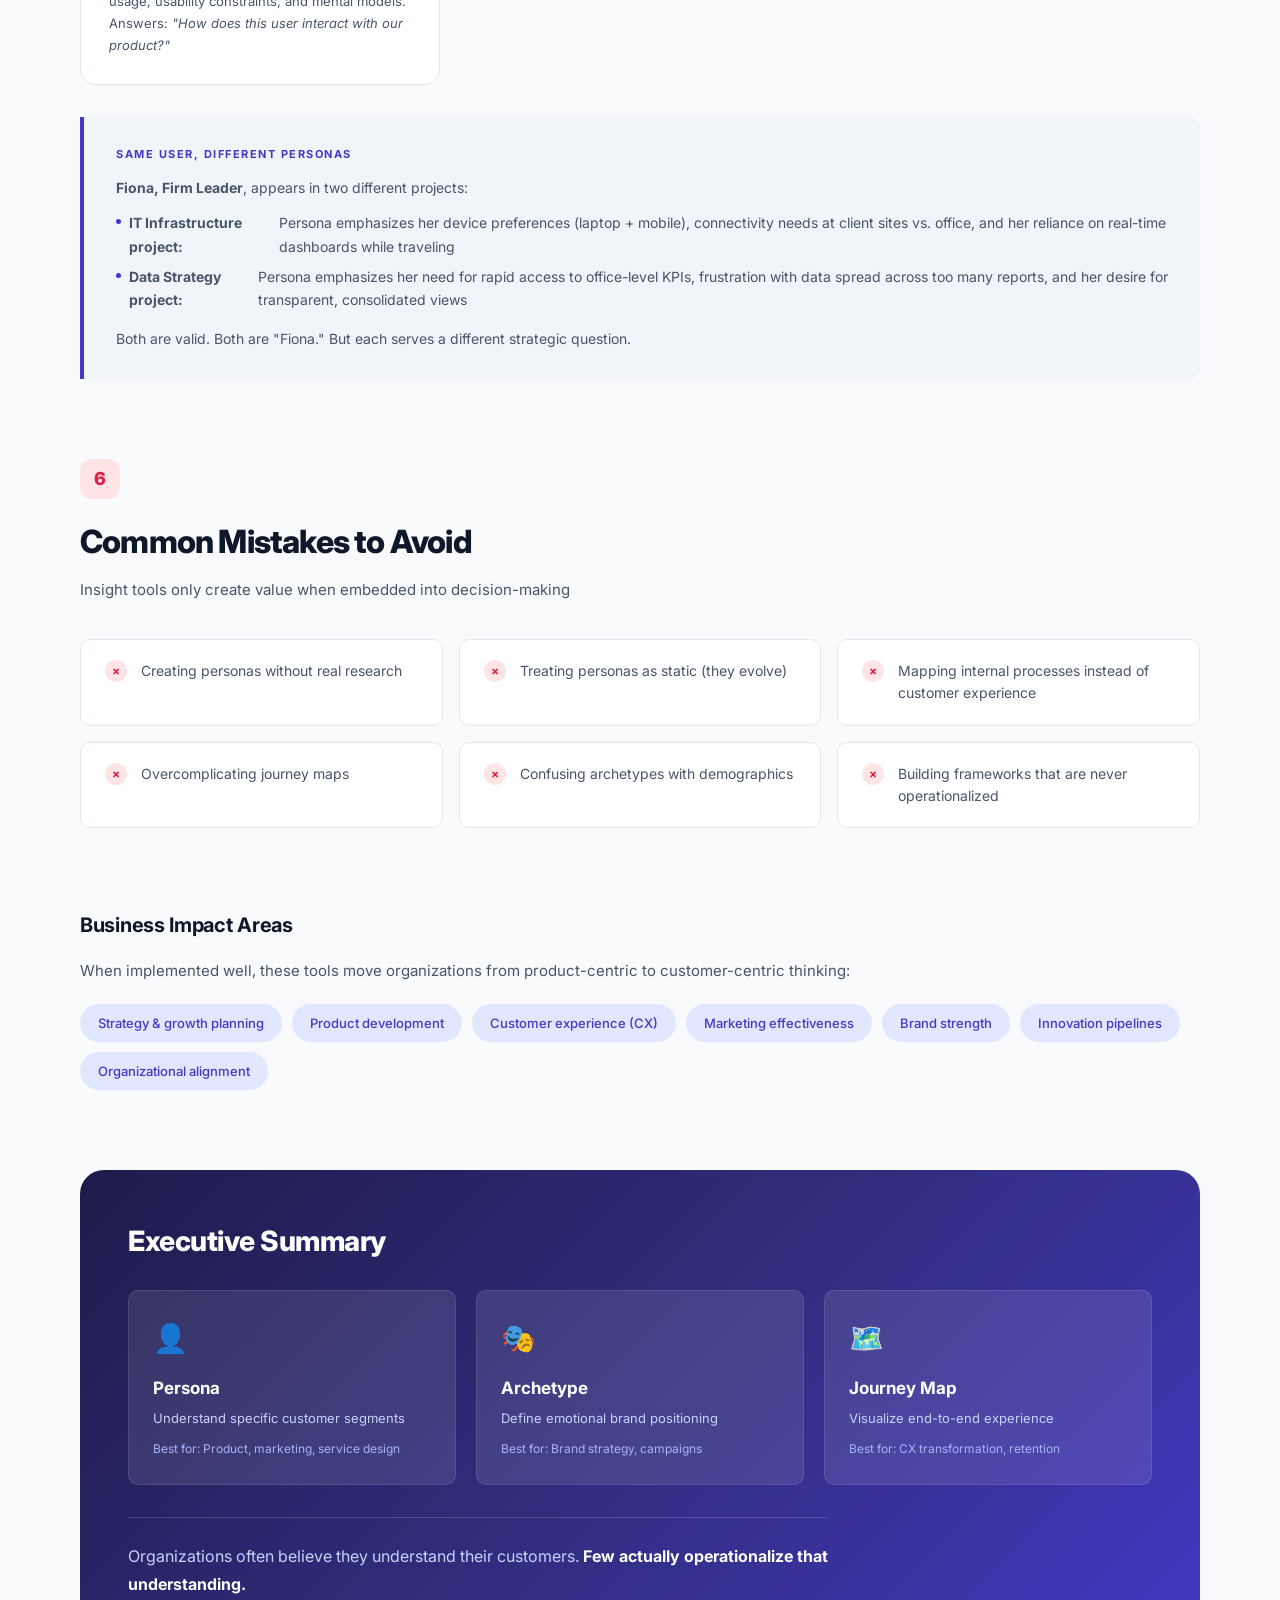
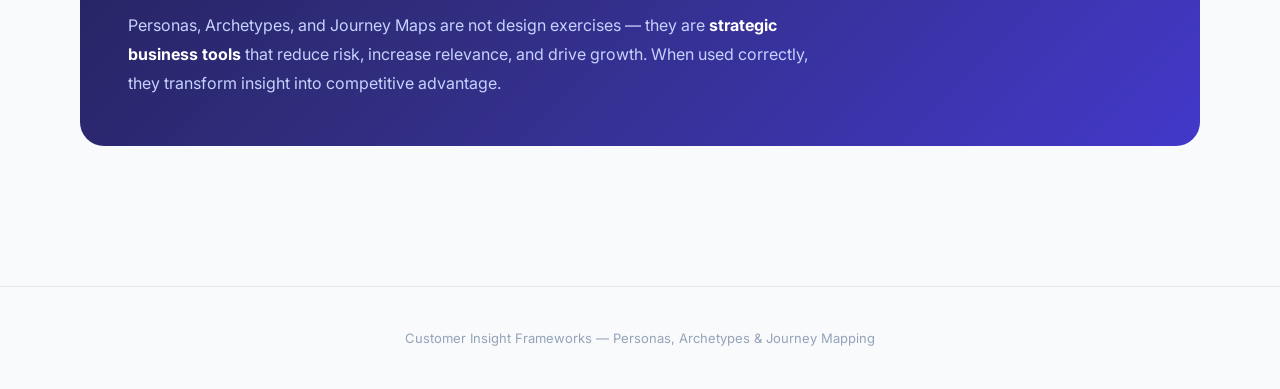
==== commit 9dc9d5b6: "Add landing page with Customer Insight Frameworks guide - New index.html with comprehensive guide co" ====
--- a/index.html
+++ b/index.html
@@ -3,9 +3,9 @@
 <head>
   <meta charset="UTF-8">
   <meta name="viewport" content="width=device-width, initial-scale=1.0">
-  <title>Persona Library</title>
+  <title>Customer Insight Frameworks — Personas, Archetypes &amp; Journey Mapping</title>
   <link rel="preconnect" href="https://fonts.googleapis.com">
-  <link href="https://fonts.googleapis.com/css2?family=Inter:wght@300;400;500;600;700;800&display=swap" rel="stylesheet">
+  <link href="https://fonts.googleapis.com/css2?family=Inter:wght@300;400;500;600;700;800;900&display=swap" rel="stylesheet">
   <style>
     *, *::before, *::after { box-sizing: border-box; margin: 0; padding: 0; }
 
@@ -17,1549 +17,1004 @@
       --text-muted: #94a3b8;
       --border: #e2e8f0;
       --border-light: #f1f5f9;
-      --shadow-sm: 0 1px 2px rgba(0,0,0,0.05);
-      --shadow-md: 0 4px 6px -1px rgba(0,0,0,0.07), 0 2px 4px -2px rgba(0,0,0,0.05);
-      --shadow-lg: 0 10px 15px -3px rgba(0,0,0,0.08), 0 4px 6px -4px rgba(0,0,0,0.04);
-      --shadow-xl: 0 20px 25px -5px rgba(0,0,0,0.08), 0 8px 10px -6px rgba(0,0,0,0.04);
+      --indigo: #4338ca;
+      --indigo-light: #e0e7ff;
+      --emerald: #059669;
+      --emerald-light: #d1fae5;
+      --amber: #d97706;
+      --amber-light: #fef3c7;
+      --rose: #e11d48;
+      --rose-light: #ffe4e6;
+      --cyan: #0891b2;
+      --cyan-light: #cffafe;
       --radius-sm: 6px;
       --radius-md: 10px;
       --radius-lg: 16px;
       --radius-xl: 24px;
-      --transition: 200ms cubic-bezier(0.4, 0, 0.2, 1);
+      --shadow-sm: 0 1px 2px rgba(0,0,0,0.05);
+      --shadow-md: 0 4px 6px -1px rgba(0,0,0,0.07), 0 2px 4px -2px rgba(0,0,0,0.05);
+      --shadow-lg: 0 10px 15px -3px rgba(0,0,0,0.08), 0 4px 6px -4px rgba(0,0,0,0.04);
     }
 
     body {
       font-family: 'Inter', -apple-system, BlinkMacSystemFont, sans-serif;
       background: var(--bg);
       color: var(--text);
-      line-height: 1.6;
+      line-height: 1.7;
       -webkit-font-smoothing: antialiased;
     }
 
-    /* ========== HEADER ========== */
-    .header {
-      background: linear-gradient(135deg, #1e1b4b 0%, #312e81 50%, #4338ca 100%);
-      padding: 0;
+    /* ===== STICKY NAV ===== */
+    .top-nav {
       position: sticky;
       top: 0;
       z-index: 100;
-      box-shadow: 0 4px 20px rgba(30, 27, 75, 0.3);
-    }
-
-    .header-top {
+      background: rgba(255,255,255,0.92);
+      backdrop-filter: blur(12px);
+      border-bottom: 1px solid var(--border);
+      padding: 0 40px;
+    }
+
+    .top-nav-inner {
+      max-width: 1200px;
+      margin: 0 auto;
       display: flex;
       align-items: center;
       justify-content: space-between;
-      padding: 20px 40px;
-      max-width: 1440px;
+      height: 56px;
+    }
+
+    .top-nav-brand {
+      font-weight: 700;
+      font-size: 15px;
+      color: var(--text);
+      text-decoration: none;
+      letter-spacing: -0.3px;
+    }
+
+    .top-nav-links {
+      display: flex;
+      gap: 6px;
+      align-items: center;
+    }
+
+    .top-nav-links a {
+      font-size: 13px;
+      font-weight: 500;
+      color: var(--text-secondary);
+      text-decoration: none;
+      padding: 6px 14px;
+      border-radius: 100px;
+      transition: all 200ms ease;
+    }
+
+    .top-nav-links a:hover {
+      background: var(--border-light);
+      color: var(--text);
+    }
+
+    .top-nav-links .cta {
+      background: var(--indigo);
+      color: #fff;
+      padding: 8px 20px;
+      font-weight: 600;
+    }
+
+    .top-nav-links .cta:hover {
+      background: #3730a3;
+      color: #fff;
+    }
+
+    /* ===== HERO ===== */
+    .hero {
+      background: linear-gradient(135deg, #1e1b4b 0%, #312e81 40%, #4338ca 100%);
+      padding: 100px 40px 80px;
+      text-align: center;
+      position: relative;
+      overflow: hidden;
+    }
+
+    .hero::before {
+      content: '';
+      position: absolute;
+      inset: 0;
+      background: radial-gradient(ellipse at 30% 20%, rgba(99,102,241,0.3) 0%, transparent 60%),
+                  radial-gradient(ellipse at 70% 80%, rgba(6,182,212,0.15) 0%, transparent 50%);
+    }
+
+    .hero-inner {
+      position: relative;
+      max-width: 800px;
       margin: 0 auto;
     }
 
-    .logo-area {
+    .hero-tag {
+      display: inline-block;
+      font-size: 11px;
+      font-weight: 600;
+      text-transform: uppercase;
+      letter-spacing: 2px;
+      color: #a5b4fc;
+      background: rgba(165,180,252,0.12);
+      padding: 6px 18px;
+      border-radius: 100px;
+      margin-bottom: 28px;
+    }
+
+    .hero h1 {
+      font-size: 48px;
+      font-weight: 800;
+      color: #fff;
+      line-height: 1.15;
+      letter-spacing: -1.5px;
+      margin-bottom: 20px;
+    }
+
+    .hero p {
+      font-size: 18px;
+      color: #c7d2fe;
+      line-height: 1.7;
+      max-width: 620px;
+      margin: 0 auto 36px;
+    }
+
+    .hero-cta {
+      display: inline-flex;
+      align-items: center;
+      gap: 8px;
+      padding: 14px 32px;
+      background: #fff;
+      color: var(--indigo);
+      font-size: 15px;
+      font-weight: 700;
+      border-radius: 100px;
+      text-decoration: none;
+      transition: all 200ms ease;
+      box-shadow: 0 4px 14px rgba(0,0,0,0.15);
+    }
+
+    .hero-cta:hover {
+      transform: translateY(-2px);
+      box-shadow: 0 8px 24px rgba(0,0,0,0.2);
+    }
+
+    /* ===== INTRO ===== */
+    .intro {
+      max-width: 800px;
+      margin: -40px auto 0;
+      padding: 40px 48px;
+      background: var(--surface);
+      border-radius: var(--radius-xl);
+      box-shadow: var(--shadow-lg);
+      position: relative;
+      z-index: 10;
+      border: 1px solid var(--border-light);
+    }
+
+    .intro p {
+      font-size: 16px;
+      color: var(--text-secondary);
+      line-height: 1.8;
+    }
+
+    .intro p strong {
+      color: var(--text);
+    }
+
+    /* ===== CONTENT ===== */
+    .content-wrap {
+      max-width: 1200px;
+      margin: 0 auto;
+      padding: 60px 40px;
+    }
+
+    /* ===== SECTION ===== */
+    .section {
+      margin-bottom: 80px;
+    }
+
+    .section-number {
+      display: inline-flex;
+      align-items: center;
+      justify-content: center;
+      width: 40px;
+      height: 40px;
+      border-radius: 12px;
+      font-size: 18px;
+      font-weight: 800;
+      margin-bottom: 16px;
+    }
+
+    .section-title {
+      font-size: 32px;
+      font-weight: 800;
+      letter-spacing: -0.8px;
+      margin-bottom: 8px;
+    }
+
+    .section-subtitle {
+      font-size: 15px;
+      color: var(--text-secondary);
+      margin-bottom: 36px;
+    }
+
+    /* ===== WHAT-IS CARD ===== */
+    .what-is {
+      background: var(--surface);
+      border: 1px solid var(--border);
+      border-radius: var(--radius-lg);
+      padding: 36px;
+      margin-bottom: 32px;
+    }
+
+    .what-is h3 {
+      font-size: 20px;
+      font-weight: 700;
+      margin-bottom: 14px;
+      letter-spacing: -0.3px;
+    }
+
+    .what-is p {
+      font-size: 15px;
+      color: var(--text-secondary);
+      line-height: 1.8;
+      margin-bottom: 16px;
+    }
+
+    .what-is p:last-child { margin-bottom: 0; }
+
+    .trait-grid {
+      display: grid;
+      grid-template-columns: repeat(auto-fit, minmax(200px, 1fr));
+      gap: 10px;
+      margin-top: 16px;
+    }
+
+    .trait {
       display: flex;
       align-items: center;
+      gap: 10px;
+      padding: 10px 14px;
+      border-radius: var(--radius-sm);
+      font-size: 13px;
+      font-weight: 500;
+    }
+
+    .trait .icon { font-size: 16px; }
+
+    /* ===== BENEFITS / WHEN ===== */
+    .two-col {
+      display: grid;
+      grid-template-columns: 1fr 1fr;
+      gap: 24px;
+      margin-bottom: 32px;
+    }
+
+    .info-card {
+      background: var(--surface);
+      border: 1px solid var(--border);
+      border-radius: var(--radius-lg);
+      padding: 32px;
+    }
+
+    .info-card-title {
+      font-size: 12px;
+      text-transform: uppercase;
+      letter-spacing: 1.5px;
+      font-weight: 700;
+      margin-bottom: 16px;
+      display: flex;
+      align-items: center;
+      gap: 8px;
+    }
+
+    .info-card ul {
+      list-style: none;
+    }
+
+    .info-card li {
+      padding: 6px 0;
+      font-size: 14px;
+      color: var(--text-secondary);
+      display: flex;
+      align-items: flex-start;
+      gap: 10px;
+      line-height: 1.6;
+    }
+
+    .info-card li .dot {
+      width: 6px;
+      height: 6px;
+      border-radius: 50%;
+      flex-shrink: 0;
+      margin-top: 7px;
+    }
+
+    /* ===== EXAMPLE CALLOUT ===== */
+    .example-callout {
+      background: var(--border-light);
+      border-left: 4px solid var(--indigo);
+      border-radius: 0 var(--radius-md) var(--radius-md) 0;
+      padding: 28px 32px;
+      margin-bottom: 32px;
+    }
+
+    .example-callout .label {
+      font-size: 11px;
+      text-transform: uppercase;
+      letter-spacing: 1.5px;
+      font-weight: 700;
+      color: var(--indigo);
+      margin-bottom: 12px;
+    }
+
+    .example-callout h4 {
+      font-size: 17px;
+      font-weight: 700;
+      margin-bottom: 6px;
+    }
+
+    .example-callout p, .example-callout li {
+      font-size: 14px;
+      color: var(--text-secondary);
+      line-height: 1.7;
+    }
+
+    .example-callout ul {
+      list-style: none;
+      margin-top: 8px;
+    }
+
+    .example-callout li {
+      padding: 3px 0;
+      display: flex;
+      align-items: flex-start;
+      gap: 8px;
+    }
+
+    .example-callout li::before {
+      content: '';
+      width: 5px;
+      height: 5px;
+      border-radius: 50%;
+      background: var(--indigo);
+      flex-shrink: 0;
+      margin-top: 8px;
+    }
+
+    /* ===== COMPARISON TABLE ===== */
+    .comparison-table {
+      width: 100%;
+      border-collapse: separate;
+      border-spacing: 0;
+      border: 1px solid var(--border);
+      border-radius: var(--radius-lg);
+      overflow: hidden;
+      margin-bottom: 32px;
+      background: var(--surface);
+    }
+
+    .comparison-table th {
+      background: #f1f5f9;
+      padding: 14px 20px;
+      font-size: 12px;
+      text-transform: uppercase;
+      letter-spacing: 1px;
+      font-weight: 700;
+      text-align: left;
+      color: var(--text-secondary);
+    }
+
+    .comparison-table td {
+      padding: 14px 20px;
+      font-size: 14px;
+      color: var(--text-secondary);
+      border-top: 1px solid var(--border-light);
+      line-height: 1.6;
+    }
+
+    .comparison-table tr:hover td {
+      background: #fafbfc;
+    }
+
+    /* ===== WORKING TOGETHER ===== */
+    .flow-diagram {
+      display: flex;
+      align-items: center;
+      justify-content: center;
       gap: 16px;
-    }
-
-    .logo-icon {
+      padding: 40px 24px;
+      background: var(--surface);
+      border: 1px solid var(--border);
+      border-radius: var(--radius-lg);
+      margin-bottom: 32px;
+      flex-wrap: wrap;
+    }
+
+    .flow-step {
+      text-align: center;
+      padding: 20px 28px;
+      border-radius: var(--radius-md);
+      min-width: 180px;
+    }
+
+    .flow-step .flow-icon { font-size: 28px; margin-bottom: 8px; }
+    .flow-step .flow-label { font-size: 14px; font-weight: 700; margin-bottom: 4px; }
+    .flow-step .flow-desc { font-size: 12px; }
+
+    .flow-arrow {
+      font-size: 24px;
+      color: var(--text-muted);
+      flex-shrink: 0;
+    }
+
+    /* ===== MISTAKES ===== */
+    .mistakes-grid {
+      display: grid;
+      grid-template-columns: repeat(auto-fit, minmax(320px, 1fr));
+      gap: 16px;
+      margin-bottom: 32px;
+    }
+
+    .mistake-item {
+      background: var(--surface);
+      border: 1px solid var(--border);
+      border-radius: var(--radius-md);
+      padding: 20px 24px;
+      display: flex;
+      align-items: flex-start;
+      gap: 14px;
+      font-size: 14px;
+      color: var(--text-secondary);
+      line-height: 1.6;
+    }
+
+    .mistake-item .x-icon {
+      width: 22px;
+      height: 22px;
+      border-radius: 50%;
+      background: var(--rose-light);
+      color: var(--rose);
+      display: flex;
+      align-items: center;
+      justify-content: center;
+      font-size: 12px;
+      font-weight: 700;
+      flex-shrink: 0;
+    }
+
+    /* ===== WHY PERSONAS DIFFER ===== */
+    .differ-cards {
+      display: grid;
+      grid-template-columns: repeat(auto-fit, minmax(280px, 1fr));
+      gap: 20px;
+      margin-bottom: 32px;
+    }
+
+    .differ-card {
+      background: var(--surface);
+      border: 1px solid var(--border);
+      border-radius: var(--radius-lg);
+      padding: 28px;
+      transition: box-shadow 200ms ease;
+    }
+
+    .differ-card:hover { box-shadow: var(--shadow-md); }
+
+    .differ-card .differ-icon {
       width: 44px;
       height: 44px;
-      background: rgba(255,255,255,0.15);
-      border-radius: var(--radius-md);
+      border-radius: 12px;
       display: flex;
       align-items: center;
       justify-content: center;
       font-size: 22px;
-      backdrop-filter: blur(10px);
-    }
-
-    .logo-text h1 {
-      font-size: 22px;
+      margin-bottom: 14px;
+    }
+
+    .differ-card h4 {
+      font-size: 15px;
       font-weight: 700;
+      margin-bottom: 8px;
+    }
+
+    .differ-card p {
+      font-size: 13px;
+      color: var(--text-secondary);
+      line-height: 1.7;
+    }
+
+    /* ===== EXEC SUMMARY ===== */
+    .exec-summary {
+      background: linear-gradient(135deg, #1e1b4b 0%, #312e81 50%, #4338ca 100%);
+      border-radius: var(--radius-xl);
+      padding: 48px;
+      margin-bottom: 32px;
       color: #fff;
+    }
+
+    .exec-summary h2 {
+      font-size: 28px;
+      font-weight: 800;
       letter-spacing: -0.5px;
-    }
-
-    .logo-text p {
-      font-size: 12px;
-      color: rgba(255,255,255,0.6);
-      font-weight: 400;
-      letter-spacing: 1px;
-      text-transform: uppercase;
-    }
-
-    .header-stats {
+      margin-bottom: 24px;
+    }
+
+    .exec-summary-grid {
+      display: grid;
+      grid-template-columns: repeat(3, 1fr);
+      gap: 20px;
+      margin-bottom: 32px;
+    }
+
+    .exec-card {
+      background: rgba(255,255,255,0.1);
+      border-radius: var(--radius-md);
+      padding: 24px;
+      border: 1px solid rgba(255,255,255,0.1);
+    }
+
+    .exec-card .exec-icon { font-size: 28px; margin-bottom: 12px; }
+    .exec-card h3 { font-size: 17px; font-weight: 700; margin-bottom: 4px; }
+    .exec-card .exec-purpose { font-size: 13px; color: #c7d2fe; margin-bottom: 10px; }
+    .exec-card .exec-best { font-size: 12px; color: #a5b4fc; }
+
+    .exec-summary .final-thought {
+      font-size: 16px;
+      color: #c7d2fe;
+      line-height: 1.8;
+      max-width: 700px;
+      border-top: 1px solid rgba(255,255,255,0.15);
+      padding-top: 24px;
+    }
+
+    .exec-summary .final-thought strong {
+      color: #fff;
+    }
+
+    /* ===== IMPACT BADGES ===== */
+    .impact-row {
       display: flex;
-      gap: 32px;
-    }
-
-    .stat {
-      text-align: center;
-    }
-
-    .stat-value {
-      font-size: 24px;
-      font-weight: 700;
-      color: #fff;
-    }
-
-    .stat-label {
-      font-size: 11px;
-      color: rgba(255,255,255,0.5);
-      text-transform: uppercase;
-      letter-spacing: 1px;
-    }
-
-    /* ========== NAVIGATION BAR ========== */
-    .nav-bar {
-      background: rgba(0,0,0,0.15);
-      backdrop-filter: blur(10px);
-    }
-
-    .nav-bar-inner {
-      max-width: 1440px;
-      margin: 0 auto;
-      padding: 0 40px;
-      display: flex;
-      align-items: center;
-      gap: 12px;
-    }
-
-    .nav-item {
-      position: relative;
-      padding: 12px 20px;
+      flex-wrap: wrap;
+      gap: 10px;
+      margin-bottom: 32px;
+    }
+
+    .impact-badge {
       font-size: 13px;
       font-weight: 500;
-      color: rgba(255,255,255,0.7);
-      cursor: pointer;
-      transition: var(--transition);
-      border-bottom: 2px solid transparent;
-      user-select: none;
-      display: flex;
-      align-items: center;
-      gap: 6px;
-    }
-
-    .nav-item:hover, .nav-item.active {
-      color: #fff;
-      border-bottom-color: rgba(255,255,255,0.5);
-    }
-
-    .nav-item.active {
-      border-bottom-color: #818cf8;
-    }
-
-    .nav-item .badge {
-      background: rgba(255,255,255,0.15);
-      color: rgba(255,255,255,0.8);
-      font-size: 10px;
-      padding: 2px 7px;
+      padding: 8px 18px;
       border-radius: 100px;
-      font-weight: 600;
-    }
-
-    .nav-item .chevron {
-      font-size: 10px;
-      transition: transform var(--transition);
-    }
-
-    .nav-item.open .chevron {
-      transform: rotate(180deg);
-    }
-
-    /* ========== DROPDOWN ========== */
-    .dropdown-panel {
-      position: absolute;
-      top: 100%;
-      left: 0;
-      background: var(--surface);
-      border-radius: 0 0 var(--radius-md) var(--radius-md);
-      box-shadow: var(--shadow-xl);
-      min-width: 260px;
-      opacity: 0;
-      visibility: hidden;
-      transform: translateY(-4px);
-      transition: all var(--transition);
-      z-index: 200;
-      border: 1px solid var(--border);
-      border-top: none;
-      overflow: hidden;
-    }
-
-    .nav-item.open .dropdown-panel {
-      opacity: 1;
-      visibility: visible;
-      transform: translateY(0);
-    }
-
-    .dropdown-header {
-      padding: 14px 18px 10px;
-      font-size: 10px;
-      text-transform: uppercase;
-      letter-spacing: 1.5px;
-      color: var(--text-muted);
-      font-weight: 600;
-      border-bottom: 1px solid var(--border-light);
-    }
-
-    .dropdown-item {
-      display: flex;
-      align-items: center;
-      justify-content: space-between;
-      padding: 10px 18px;
-      font-size: 13px;
-      color: var(--text-secondary);
-      cursor: pointer;
-      transition: var(--transition);
-    }
-
-    .dropdown-item:hover {
-      background: var(--border-light);
-      color: var(--text);
-    }
-
-    .dropdown-item.selected {
-      background: #eef2ff;
-      color: #4338ca;
-      font-weight: 500;
-    }
-
-    .dropdown-item .count {
-      font-size: 11px;
-      color: var(--text-muted);
-      background: var(--border-light);
-      padding: 2px 8px;
-      border-radius: 100px;
-      font-weight: 500;
-    }
-
-    .dropdown-item.selected .count {
-      background: #c7d2fe;
-      color: #4338ca;
-    }
-
-    /* ========== SEARCH BAR ========== */
-    .search-section {
-      max-width: 1440px;
-      margin: 0 auto;
-      padding: 28px 40px 0;
-    }
-
-    .search-container {
-      display: flex;
-      align-items: center;
-      gap: 16px;
-    }
-
-    .search-box {
-      flex: 1;
-      position: relative;
-    }
-
-    .search-box input {
-      width: 100%;
-      padding: 14px 20px 14px 48px;
-      font-size: 14px;
-      font-family: inherit;
-      border: 1px solid var(--border);
-      border-radius: var(--radius-lg);
-      background: var(--surface);
-      color: var(--text);
-      transition: var(--transition);
-      box-shadow: var(--shadow-sm);
-    }
-
-    .search-box input:focus {
-      outline: none;
-      border-color: #818cf8;
-      box-shadow: 0 0 0 3px rgba(129, 140, 248, 0.15);
-    }
-
-    .search-box input::placeholder {
-      color: var(--text-muted);
-    }
-
-    .search-box .search-icon {
-      position: absolute;
-      left: 18px;
-      top: 50%;
-      transform: translateY(-50%);
-      color: var(--text-muted);
-      font-size: 16px;
-    }
-
-    .active-filters {
-      display: flex;
-      align-items: center;
-      gap: 8px;
-      flex-wrap: wrap;
-    }
-
-    .filter-chip {
-      display: flex;
-      align-items: center;
-      gap: 6px;
-      padding: 8px 14px;
-      background: #eef2ff;
-      color: #4338ca;
-      border-radius: 100px;
-      font-size: 12px;
-      font-weight: 500;
-      cursor: pointer;
-      transition: var(--transition);
-      white-space: nowrap;
-    }
-
-    .filter-chip:hover {
-      background: #c7d2fe;
-    }
-
-    .filter-chip .remove {
-      font-size: 14px;
-      line-height: 1;
-      opacity: 0.6;
-    }
-
-    .filter-chip .remove:hover {
-      opacity: 1;
-    }
-
-    .clear-all {
-      padding: 8px 14px;
-      background: none;
-      border: 1px solid var(--border);
-      border-radius: 100px;
-      font-size: 12px;
-      font-weight: 500;
-      color: var(--text-secondary);
-      cursor: pointer;
-      font-family: inherit;
-      transition: var(--transition);
-    }
-
-    .clear-all:hover {
-      background: var(--border-light);
-      color: var(--text);
-    }
-
-    /* ========== BREADCRUMB ========== */
-    .breadcrumb-bar {
-      max-width: 1440px;
-      margin: 0 auto;
-      padding: 16px 40px 0;
-      display: flex;
-      align-items: center;
-      gap: 8px;
+      background: var(--indigo-light);
+      color: var(--indigo);
+    }
+
+    /* ===== FOOTER ===== */
+    .footer {
+      text-align: center;
+      padding: 40px;
+      border-top: 1px solid var(--border);
       font-size: 13px;
       color: var(--text-muted);
     }
 
-    .breadcrumb-bar span {
-      cursor: pointer;
-      transition: var(--transition);
-    }
-
-    .breadcrumb-bar span:hover {
-      color: var(--text);
-    }
-
-    .breadcrumb-bar .sep {
-      cursor: default;
-    }
-
-    .breadcrumb-bar .current {
-      color: var(--text);
-      font-weight: 500;
-      cursor: default;
-    }
-
-    .results-count {
-      margin-left: auto;
-      font-size: 13px;
-      color: var(--text-muted);
-    }
-
-    /* ========== MAIN CONTENT ========== */
-    .main-content {
-      max-width: 1440px;
-      margin: 0 auto;
-      padding: 24px 40px 60px;
-    }
-
-    /* ========== CATEGORY SECTION ========== */
-    .category-section {
-      margin-bottom: 48px;
-    }
-
-    .category-header {
-      display: flex;
-      align-items: center;
-      gap: 16px;
-      margin-bottom: 24px;
-      padding-bottom: 16px;
-      border-bottom: 2px solid var(--border);
-    }
-
-    .category-badge {
-      font-size: 16px;
-      font-weight: 800;
-      color: #fff;
-      padding: 8px 16px;
-      border-radius: var(--radius-sm);
-      letter-spacing: 1px;
-    }
-
-    .category-info h2 {
-      font-size: 20px;
-      font-weight: 700;
-      color: var(--text);
-      letter-spacing: -0.3px;
-    }
-
-    .category-info p {
-      font-size: 13px;
-      color: var(--text-secondary);
-      margin-top: 2px;
-    }
-
-    /* ========== GROUP SECTION ========== */
-    .group-section {
-      margin-bottom: 32px;
-    }
-
-    .group-header {
-      display: flex;
-      align-items: center;
-      gap: 10px;
-      margin-bottom: 16px;
-    }
-
-    .group-header h3 {
-      font-size: 15px;
-      font-weight: 600;
-      color: var(--text);
-    }
-
-    .group-header .group-count {
-      font-size: 11px;
-      font-weight: 600;
-      color: var(--text-muted);
-      background: var(--border-light);
-      padding: 3px 10px;
-      border-radius: 100px;
-    }
-
-    .group-dot {
-      width: 8px;
-      height: 8px;
-      border-radius: 50%;
-      flex-shrink: 0;
-    }
-
-    /* ========== PERSONA CARDS ========== */
-    .personas-grid {
-      display: grid;
-      grid-template-columns: repeat(auto-fill, minmax(340px, 1fr));
-      gap: 16px;
-    }
-
-    .persona-card {
-      background: var(--surface);
-      border: 1px solid var(--border);
-      border-radius: var(--radius-lg);
-      padding: 24px;
-      transition: all var(--transition);
-      cursor: pointer;
-      position: relative;
-      overflow: hidden;
-    }
-
-    .persona-card::before {
-      content: '';
-      position: absolute;
-      top: 0;
-      left: 0;
-      right: 0;
-      height: 3px;
-      transition: var(--transition);
-    }
-
-    .persona-card:hover {
-      box-shadow: var(--shadow-lg);
-      transform: translateY(-2px);
-      border-color: transparent;
-    }
-
-    .persona-card-header {
-      display: flex;
-      align-items: flex-start;
-      gap: 14px;
-      margin-bottom: 14px;
-    }
-
-    .persona-avatar {
-      width: 48px;
-      height: 48px;
-      border-radius: var(--radius-md);
-      flex-shrink: 0;
-      overflow: hidden;
-      box-shadow: 0 0 0 2px rgba(0,0,0,0.06);
-    }
-
-    .persona-avatar img {
-      width: 100%;
-      height: 100%;
-      object-fit: cover;
-      display: block;
-    }
-
-    .persona-meta {
-      flex: 1;
-      min-width: 0;
-    }
-
-    .persona-name {
-      font-size: 16px;
-      font-weight: 600;
-      color: var(--text);
-      margin-bottom: 2px;
-    }
-
-    .persona-role {
-      font-size: 12px;
-      color: var(--text-secondary);
-    }
-
-    .persona-tenure {
-      display: inline-block;
-      font-size: 11px;
-      font-weight: 500;
-      padding: 2px 8px;
-      border-radius: 100px;
-      margin-top: 6px;
-    }
-
-    .persona-description {
-      font-size: 13px;
-      color: var(--text-secondary);
-      line-height: 1.6;
-      margin-bottom: 16px;
-      display: -webkit-box;
-      -webkit-line-clamp: 3;
-      -webkit-box-orient: vertical;
-      overflow: hidden;
-    }
-
-    .persona-tags {
-      display: flex;
-      flex-wrap: wrap;
-      gap: 6px;
-    }
-
-    .persona-tag {
-      font-size: 11px;
-      padding: 4px 10px;
-      border-radius: 100px;
-      font-weight: 500;
-    }
-
-    /* ========== DETAIL PAGE ========== */
-    .detail-page {
-      display: none;
-      max-width: 1440px;
-      margin: 0 auto;
-      padding: 24px 40px 60px;
-    }
-
-    .detail-page.visible {
-      display: block;
-    }
-
-    .detail-back {
-      display: inline-flex;
-      align-items: center;
-      gap: 8px;
-      padding: 8px 18px;
-      background: var(--surface);
-      border: 1px solid var(--border);
-      border-radius: 100px;
-      font-size: 13px;
-      font-weight: 500;
-      color: var(--text-secondary);
-      cursor: pointer;
-      font-family: inherit;
-      transition: var(--transition);
-      margin-bottom: 24px;
-    }
-
-    .detail-back:hover {
-      background: var(--border-light);
-      color: var(--text);
-      border-color: var(--text-muted);
-    }
-
-    .detail-back .arrow { font-size: 16px; }
-
-    .detail-hero {
-      display: flex;
-      align-items: flex-start;
-      gap: 24px;
-      padding: 28px 32px;
-      background: var(--surface);
-      border: 1px solid var(--border);
-      border-radius: var(--radius-lg);
-      margin-bottom: 24px;
-    }
-
-    .detail-avatar {
-      width: 100px;
-      height: 100px;
-      border-radius: var(--radius-lg);
-      overflow: hidden;
-      flex-shrink: 0;
-      box-shadow: 0 0 0 3px rgba(0,0,0,0.06);
-    }
-
-    .detail-avatar img {
-      width: 100%;
-      height: 100%;
-      object-fit: cover;
-      display: block;
-    }
-
-    .detail-hero-info { flex: 1; min-width: 0; }
-
-    .detail-name {
-      font-size: 28px;
-      font-weight: 700;
-      color: var(--text);
-      letter-spacing: -0.5px;
-    }
-
-    .detail-role {
-      font-size: 15px;
-      color: var(--text-secondary);
-      margin-top: 2px;
-    }
-
-    .detail-badges {
-      display: flex;
-      gap: 8px;
-      margin-top: 12px;
-      flex-wrap: wrap;
-    }
-
-    .detail-badge {
-      font-size: 12px;
-      padding: 4px 14px;
-      border-radius: 100px;
-      font-weight: 500;
-    }
-
-    .detail-quote {
-      font-size: 15px;
-      font-style: italic;
-      color: var(--text);
-      padding: 14px 20px;
-      background: var(--border-light);
-      border-left: 3px solid #4338ca;
-      border-radius: 0 var(--radius-sm) var(--radius-sm) 0;
-      margin-top: 16px;
-      line-height: 1.6;
-    }
-
-    .detail-description {
-      font-size: 14px;
-      line-height: 1.7;
-      color: var(--text-secondary);
-      margin-top: 14px;
-    }
-
-    .detail-columns {
-      display: grid;
-      grid-template-columns: repeat(auto-fit, minmax(280px, 1fr));
-      gap: 20px;
-    }
-
-    .detail-card {
-      background: var(--surface);
-      border: 1px solid var(--border);
-      border-radius: var(--radius-lg);
-      padding: 24px;
-    }
-
-    .detail-card-title {
-      font-size: 12px;
-      text-transform: uppercase;
-      letter-spacing: 1.5px;
-      color: var(--text-muted);
-      font-weight: 600;
-      margin-bottom: 14px;
-      padding-bottom: 10px;
-      border-bottom: 2px solid var(--border-light);
-    }
-
-    .detail-list {
-      list-style: none;
-    }
-
-    .detail-list li {
-      padding: 7px 0;
-      font-size: 13px;
-      color: var(--text-secondary);
-      display: flex;
-      align-items: flex-start;
-      gap: 10px;
-      line-height: 1.5;
-    }
-
-    .detail-list li .dot {
-      width: 6px;
-      height: 6px;
-      border-radius: 50%;
-      flex-shrink: 0;
-      margin-top: 6px;
-    }
-
-    .detail-office-badge {
-      display: inline-flex;
-      align-items: center;
-      gap: 4px;
-      font-size: 12px;
-      padding: 4px 14px;
-      border-radius: 100px;
-      background: #f1f5f9;
-      color: #475569;
-      font-weight: 500;
-    }
-
+    /* ===== RESPONSIVE ===== */
     @media (max-width: 900px) {
-      .detail-columns { grid-template-columns: 1fr; }
-      .detail-hero { flex-direction: column; align-items: center; text-align: center; }
-      .detail-badges { justify-content: center; }
-      .detail-quote { text-align: left; }
+      .two-col { grid-template-columns: 1fr; }
+      .exec-summary-grid { grid-template-columns: 1fr; }
+      .flow-diagram { flex-direction: column; }
+      .flow-arrow { transform: rotate(90deg); }
     }
 
     @media (max-width: 768px) {
-      .detail-page { padding: 16px 20px 40px; }
-    }
-
-    /* ========== RICH PERSONA META ========== */
-    .meta-card {
-      background: var(--border-light);
-      border-radius: var(--radius-md);
-      padding: 16px;
-    }
-
-    .meta-card-title {
-      font-size: 10px;
-      text-transform: uppercase;
-      letter-spacing: 1.5px;
-      color: var(--text-muted);
-      font-weight: 600;
-      margin-bottom: 12px;
-    }
-
-    .slider-row {
-      display: flex;
-      align-items: center;
-      justify-content: space-between;
-      margin-bottom: 10px;
-      font-size: 11px;
-      color: var(--text-secondary);
-    }
-
-    .slider-row:last-child { margin-bottom: 0; }
-
-    .slider-label {
-      flex-shrink: 0;
-      width: 80px;
-      font-weight: 500;
-      font-size: 11px;
-    }
-
-    .slider-track {
-      flex: 1;
-      height: 6px;
-      background: #e2e8f0;
-      border-radius: 3px;
-      margin: 0 8px;
-      position: relative;
-      overflow: hidden;
-    }
-
-    .slider-fill {
-      height: 100%;
-      border-radius: 3px;
-      background: #4338ca;
-    }
-
-    .slider-end {
-      flex-shrink: 0;
-      width: 70px;
-      text-align: right;
-      font-size: 10px;
-      color: var(--text-muted);
-    }
-
-    .location-bars {
-      display: flex;
-      flex-direction: column;
-      gap: 8px;
-    }
-
-    .location-row {
-      display: flex;
-      align-items: center;
-      gap: 8px;
-      font-size: 12px;
-      color: var(--text-secondary);
-    }
-
-    .location-row .loc-label {
-      width: 100px;
-      flex-shrink: 0;
-      font-size: 11px;
-    }
-
-    .location-bar {
-      flex: 1;
-      height: 8px;
-      background: #e2e8f0;
-      border-radius: 4px;
-      overflow: hidden;
-    }
-
-    .location-bar-fill {
-      height: 100%;
-      border-radius: 4px;
-    }
-
-    .location-row .loc-pct {
-      width: 36px;
-      text-align: right;
-      font-weight: 600;
-      font-size: 12px;
-      color: var(--text);
-    }
-
-    .device-chips, .lens-chips {
-      display: flex;
-      flex-wrap: wrap;
-      gap: 6px;
-    }
-
-    .device-chip {
-      font-size: 11px;
-      padding: 5px 12px;
-      border-radius: 100px;
-      background: #e0e7ff;
-      color: #4338ca;
-      font-weight: 500;
-      display: flex;
-      align-items: center;
-      gap: 5px;
-    }
-
-    .lens-chip {
-      font-size: 11px;
-      padding: 5px 12px;
-      border-radius: 100px;
-      background: #fef3c7;
-      color: #92400e;
-      font-weight: 500;
-    }
-
-    .meta-stack {
-      display: flex;
-      flex-direction: column;
-      gap: 12px;
-    }
-
-    /* ========== EMPTY STATE ========== */
-    .empty-state {
-      text-align: center;
-      padding: 80px 40px;
-    }
-
-    .empty-state .icon {
-      font-size: 48px;
-      margin-bottom: 16px;
-    }
-
-    .empty-state h3 {
-      font-size: 18px;
-      font-weight: 600;
-      color: var(--text);
-      margin-bottom: 8px;
-    }
-
-    .empty-state p {
-      font-size: 14px;
-      color: var(--text-secondary);
-    }
-
-    /* ========== RESPONSIVE ========== */
-    @media (max-width: 768px) {
-      .header-top { padding: 16px 20px; }
-      .header-stats { display: none; }
-      .nav-bar-inner { padding: 0 20px; overflow-x: auto; }
-      .search-section { padding: 20px 20px 0; }
-      .breadcrumb-bar { padding: 12px 20px 0; }
-      .main-content { padding: 20px 20px 40px; }
-      .personas-grid { grid-template-columns: 1fr; }
-      .detail-page { padding: 16px 20px 40px; }
-    }
-
-    /* ========== HIGHLIGHT ANIMATION ========== */
-    .highlight {
-      background: #fef08a;
-      border-radius: 2px;
-      padding: 0 2px;
-    }
-
-    /* ========== SCROLLBAR ========== */
+      .hero { padding: 60px 24px 50px; }
+      .hero h1 { font-size: 32px; }
+      .hero p { font-size: 16px; }
+      .intro { margin-left: 20px; margin-right: 20px; padding: 28px; }
+      .content-wrap { padding: 40px 20px; }
+      .section-title { font-size: 24px; }
+      .top-nav { padding: 0 20px; }
+      .top-nav-links a:not(.cta) { display: none; }
+      .exec-summary { padding: 32px 24px; }
+    }
+
     ::-webkit-scrollbar { width: 6px; }
     ::-webkit-scrollbar-track { background: transparent; }
     ::-webkit-scrollbar-thumb { background: var(--border); border-radius: 3px; }
-    ::-webkit-scrollbar-thumb:hover { background: var(--text-muted); }
+
+    html { scroll-behavior: smooth; }
   </style>
 </head>
 <body>
 
-  <!-- HEADER -->
-  <header class="header">
-    <div class="header-top">
-      <div class="logo-area">
-        <div class="logo-icon">&#x1F465;</div>
-        <div class="logo-text">
-          <h1>Persona Library</h1>
-          <p>Design &amp; Strategy</p>
-        </div>
-      </div>
-      <div class="header-stats" id="headerStats"></div>
+  <!-- NAV -->
+  <nav class="top-nav">
+    <div class="top-nav-inner">
+      <a href="#" class="top-nav-brand">Customer Insight Frameworks</a>
+      <div class="top-nav-links">
+        <a href="#personas">Personas</a>
+        <a href="#archetypes">Archetypes</a>
+        <a href="#journey-maps">Journey Maps</a>
+        <a href="#why-differ">Why Personas Differ</a>
+        <a href="library.html" class="cta">Explore Persona Library &rarr;</a>
+      </div>
     </div>
-
-    <nav class="nav-bar">
-      <div class="nav-bar-inner" id="navBar"></div>
-    </nav>
-  </header>
-
-  <!-- SEARCH -->
-  <section class="search-section">
-    <div class="search-container">
-      <div class="search-box">
-        <span class="search-icon">&#x1F50D;</span>
-        <input type="text" id="searchInput" placeholder="Search personas by name, role, description, or keywords..." />
-      </div>
+  </nav>
+
+  <!-- HERO -->
+  <section class="hero">
+    <div class="hero-inner">
+      <div class="hero-tag">A Practical Guide for Business Leaders</div>
+      <h1>Personas, Archetypes &amp; Journey Mapping</h1>
+      <p>Modern organizations do not compete on products alone &mdash; they compete on <strong style="color:#fff">customer understanding</strong>. Transform raw customer data into decision-ready insight.</p>
+      <a href="library.html" class="hero-cta">Explore the Persona Library &rarr;</a>
     </div>
-    <div class="active-filters" id="activeFilters"></div>
   </section>
 
-  <!-- BREADCRUMB -->
-  <div class="breadcrumb-bar" id="breadcrumb"></div>
-
-  <!-- MAIN CONTENT -->
-  <main class="main-content" id="mainContent"></main>
-
-  <!-- DETAIL PAGE -->
-  <div class="detail-page" id="detailPage"></div>
-
-  <script src="data.js"></script>
-  <script>
-    // ===== STATE =====
-    let state = {
-      selectedCategory: null,
-      selectedGroup: null,
-      searchQuery: '',
-      openNav: null
-    };
-
-    // ===== HELPERS =====
-    function getInitials(name) {
-      return name.split(' ').map(w => w[0]).join('').substring(0, 2).toUpperCase();
-    }
-
-    function getAllPersonas() {
-      const result = [];
-      personaData.categories.forEach(cat => {
-        cat.groups.forEach(group => {
-          group.personas.forEach(persona => {
-            result.push({ ...persona, category: cat, group });
-          });
-        });
-      });
-      return result;
-    }
-
-    function getFilteredPersonas() {
-      let personas = getAllPersonas();
-
-      if (state.selectedCategory) {
-        personas = personas.filter(p => p.category.id === state.selectedCategory);
-      }
-      if (state.selectedGroup) {
-        personas = personas.filter(p => p.group.id === state.selectedGroup);
-      }
-      if (state.searchQuery) {
-        const q = state.searchQuery.toLowerCase();
-        personas = personas.filter(p =>
-          p.name.toLowerCase().includes(q) ||
-          p.role.toLowerCase().includes(q) ||
-          p.description.toLowerCase().includes(q) ||
-          p.coreNeeds.some(n => n.toLowerCase().includes(q)) ||
-          p.motivations.some(m => m.toLowerCase().includes(q)) ||
-          p.frustrations.some(f => f.toLowerCase().includes(q)) ||
-          p.category.name.toLowerCase().includes(q) ||
-          p.category.fullName.toLowerCase().includes(q) ||
-          p.group.name.toLowerCase().includes(q) ||
-          (p.goals && p.goals.some(g => g.toLowerCase().includes(q))) ||
-          (p.keyActivities && p.keyActivities.some(a => a.toLowerCase().includes(q))) ||
-          (p.quote && p.quote.toLowerCase().includes(q)) ||
-          (p.office && p.office.toLowerCase().includes(q))
-        );
-      }
-
-      return personas;
-    }
-
-    function getTotalPersonaCount() {
-      return getAllPersonas().length;
-    }
-
-    function getCategoryCount(catId) {
-      return getAllPersonas().filter(p => p.category.id === catId).length;
-    }
-
-    function getGroupCount(groupId) {
-      return getAllPersonas().filter(p => p.group.id === groupId).length;
-    }
-
-    // ===== RENDER HEADER STATS =====
-    function renderHeaderStats() {
-      const stats = document.getElementById('headerStats');
-      const totalPersonas = getTotalPersonaCount();
-      const totalCategories = personaData.categories.length;
-      const totalGroups = personaData.categories.reduce((sum, c) => sum + c.groups.length, 0);
-
-      stats.innerHTML = `
-        <div class="stat">
-          <div class="stat-value">${totalPersonas}</div>
-          <div class="stat-label">Personas</div>
-        </div>
-        <div class="stat">
-          <div class="stat-value">${totalCategories}</div>
-          <div class="stat-label">Categories</div>
-        </div>
-        <div class="stat">
-          <div class="stat-value">${totalGroups}</div>
-          <div class="stat-label">Groups</div>
-        </div>
-      `;
-    }
-
-    // ===== RENDER NAV =====
-    function renderNav() {
-      const nav = document.getElementById('navBar');
-
-      const allItem = `
-        <div class="nav-item ${!state.selectedCategory ? 'active' : ''}" data-action="show-all">
-          All
-          <span class="badge">${getTotalPersonaCount()}</span>
-        </div>
-      `;
-
-      const catItems = personaData.categories.map(cat => {
-        const isActive = state.selectedCategory === cat.id;
-        const isOpen = state.openNav === cat.id;
-        const groups = cat.groups.map(group => {
-          const isGroupSelected = state.selectedGroup === group.id;
-          return `
-            <div class="dropdown-item ${isGroupSelected ? 'selected' : ''}" data-action="select-group" data-group-id="${group.id}" data-cat-id="${cat.id}">
-              ${group.name}
-              <span class="count">${getGroupCount(group.id)}</span>
-            </div>
-          `;
-        }).join('');
-
-        return `
-          <div class="nav-item ${isActive ? 'active' : ''} ${isOpen ? 'open' : ''}" data-action="toggle-nav" data-cat-id="${cat.id}">
-            ${cat.name}
-            <span class="badge">${getCategoryCount(cat.id)}</span>
-            <span class="chevron">&#x25BC;</span>
-            <div class="dropdown-panel">
-              <div class="dropdown-header">${cat.fullName}</div>
-              <div class="dropdown-item ${isActive && !state.selectedGroup ? 'selected' : ''}" data-action="select-category" data-cat-id="${cat.id}">
-                All ${cat.name} Personas
-                <span class="count">${getCategoryCount(cat.id)}</span>
-              </div>
-              ${groups}
-            </div>
+  <!-- INTRO -->
+  <div class="intro">
+    <p>Tools such as <strong>Personas</strong>, <strong>Archetypes</strong>, and <strong>Journey Maps</strong> transform raw customer data into decision-ready insight. When used correctly, they align strategy, marketing, product, operations, and CX around real customer needs.</p>
+    <p style="margin-top:12px">This guide explains what each tool is, when to use it, and the business value it creates.</p>
+  </div>
+
+  <div class="content-wrap">
+
+    <!-- ============================== -->
+    <!-- SECTION 1: PERSONAS            -->
+    <!-- ============================== -->
+    <section class="section" id="personas">
+      <div class="section-number" style="background:var(--indigo-light);color:var(--indigo)">1</div>
+      <h2 class="section-title">Personas</h2>
+      <p class="section-subtitle">Research-based representations of your key customer segments</p>
+
+      <div class="what-is">
+        <h3>What is a Persona?</h3>
+        <p>A persona is a research-based, realistic representation of a key customer segment. It goes beyond demographics to capture the complete picture of who your customer is and what drives their decisions.</p>
+        <p><strong>Personas humanize data so teams design for real people &mdash; not averages.</strong></p>
+        <div class="trait-grid">
+          <div class="trait" style="background:var(--indigo-light);color:var(--indigo)"><span class="icon">&#x1F3AF;</span> Goals &amp; motivations</div>
+          <div class="trait" style="background:var(--rose-light);color:var(--rose)"><span class="icon">&#x26A0;&#xFE0F;</span> Pain points &amp; frustrations</div>
+          <div class="trait" style="background:var(--emerald-light);color:var(--emerald)"><span class="icon">&#x1F4CA;</span> Behaviors &amp; decision patterns</div>
+          <div class="trait" style="background:var(--amber-light);color:var(--amber)"><span class="icon">&#x1F4A1;</span> Needs &amp; unmet expectations</div>
+          <div class="trait" style="background:var(--cyan-light);color:var(--cyan)"><span class="icon">&#x1F6D2;</span> Buying triggers &amp; barriers</div>
+        </div>
+      </div>
+
+      <div class="two-col">
+        <div class="info-card">
+          <div class="info-card-title" style="color:var(--emerald)">&#x2705; Business Benefits</div>
+          <ul>
+            <li><span class="dot" style="background:var(--emerald)"></span>Improves product-market fit</li>
+            <li><span class="dot" style="background:var(--emerald)"></span>Enables sharper targeting and messaging</li>
+            <li><span class="dot" style="background:var(--emerald)"></span>Aligns cross-functional teams around shared customer understanding</li>
+            <li><span class="dot" style="background:var(--emerald)"></span>Reduces costly assumption-driven decisions</li>
+            <li><span class="dot" style="background:var(--emerald)"></span>Supports prioritization of features and investments</li>
+          </ul>
+          <p style="font-size:13px;color:var(--text-muted);margin-top:14px;font-style:italic">Organizations that use personas effectively make faster, more customer-centered decisions.</p>
+        </div>
+        <div class="info-card">
+          <div class="info-card-title" style="color:var(--indigo)">&#x1F4C5; When to Use Personas</div>
+          <ul>
+            <li><span class="dot" style="background:var(--indigo)"></span>Launch a new product or service</li>
+            <li><span class="dot" style="background:var(--indigo)"></span>Redesign a customer experience</li>
+            <li><span class="dot" style="background:var(--indigo)"></span>Refine segmentation strategy</li>
+            <li><span class="dot" style="background:var(--indigo)"></span>Improve conversion rates</li>
+            <li><span class="dot" style="background:var(--indigo)"></span>Align marketing and product teams</li>
+            <li><span class="dot" style="background:var(--indigo)"></span>Enter new markets</li>
+          </ul>
+        </div>
+      </div>
+
+      <div class="info-card" style="margin-bottom:32px">
+        <div class="info-card-title" style="color:var(--rose)">&#x1F6AB; When NOT to Use Personas</div>
+        <ul>
+          <li><span class="dot" style="background:var(--rose)"></span>When you lack research data (avoid fictional personas)</li>
+          <li><span class="dot" style="background:var(--rose)"></span>When decisions require purely operational metrics</li>
+          <li><span class="dot" style="background:var(--rose)"></span>When the business problem is internal rather than customer-facing</li>
+        </ul>
+      </div>
+
+      <div class="example-callout">
+        <div class="label">Example &mdash; Business Context</div>
+        <p>Instead of targeting "SME customers," a persona might reveal:</p>
+        <h4 style="margin-top:14px">Operations Olivia</h4>
+        <ul>
+          <li>COO of mid-sized logistics company</li>
+          <li>Values efficiency and predictability</li>
+          <li>Frustrated by system downtime</li>
+          <li>Makes decisions based on ROI and risk mitigation</li>
+        </ul>
+        <p style="margin-top:12px"><strong>Now product, marketing, and sales know exactly who they are designing for.</strong></p>
+      </div>
+    </section>
+
+    <!-- ============================== -->
+    <!-- SECTION 2: ARCHETYPES          -->
+    <!-- ============================== -->
+    <section class="section" id="archetypes">
+      <div class="section-number" style="background:var(--emerald-light);color:var(--emerald)">2</div>
+      <h2 class="section-title">Archetypes</h2>
+      <p class="section-subtitle">Broader psychological patterns that capture universal human motivations</p>
+
+      <div class="what-is">
+        <h3>What is an Archetype?</h3>
+        <p>An archetype is a broader psychological or behavioral pattern that represents universal human motivations. While personas are segment-specific, archetypes capture deeper identity drivers. They are commonly used in branding and storytelling.</p>
+        <div class="trait-grid">
+          <div class="trait" style="background:var(--emerald-light);color:var(--emerald)"><span class="icon">&#x1F30D;</span> The Explorer</div>
+          <div class="trait" style="background:var(--rose-light);color:var(--rose)"><span class="icon">&#x2764;&#xFE0F;</span> The Caregiver</div>
+          <div class="trait" style="background:var(--amber-light);color:var(--amber)"><span class="icon">&#x1F3C6;</span> The Achiever</div>
+          <div class="trait" style="background:var(--indigo-light);color:var(--indigo)"><span class="icon">&#x26A1;</span> The Rebel</div>
+          <div class="trait" style="background:var(--cyan-light);color:var(--cyan)"><span class="icon">&#x1F4A1;</span> The Innovator</div>
+        </div>
+      </div>
+
+      <div class="two-col">
+        <div class="info-card">
+          <div class="info-card-title" style="color:var(--emerald)">&#x2705; Business Benefits</div>
+          <ul>
+            <li><span class="dot" style="background:var(--emerald)"></span>Creates strong brand differentiation</li>
+            <li><span class="dot" style="background:var(--emerald)"></span>Aligns tone of voice and communication</li>
+            <li><span class="dot" style="background:var(--emerald)"></span>Builds emotional resonance with customers</li>
+            <li><span class="dot" style="background:var(--emerald)"></span>Guides campaign consistency across channels</li>
+            <li><span class="dot" style="background:var(--emerald)"></span>Supports brand positioning strategy</li>
+          </ul>
+        </div>
+        <div class="info-card">
+          <div class="info-card-title" style="color:var(--indigo)">&#x1F4C5; When to Use Archetypes</div>
+          <ul>
+            <li><span class="dot" style="background:var(--indigo)"></span>Defining or refining brand identity</li>
+            <li><span class="dot" style="background:var(--indigo)"></span>Creating a new brand or sub-brand</li>
+            <li><span class="dot" style="background:var(--indigo)"></span>Developing marketing campaigns</li>
+            <li><span class="dot" style="background:var(--indigo)"></span>Aligning global brand messaging</li>
+            <li><span class="dot" style="background:var(--indigo)"></span>Entering competitive markets where emotional positioning matters</li>
+          </ul>
+        </div>
+      </div>
+
+      <h3 style="font-size:20px;font-weight:700;margin-bottom:16px;letter-spacing:-0.3px">Personas vs. Archetypes</h3>
+      <table class="comparison-table">
+        <thead>
+          <tr>
+            <th></th>
+            <th>Personas</th>
+            <th>Archetypes</th>
+          </tr>
+        </thead>
+        <tbody>
+          <tr><td><strong>Based on</strong></td><td>Research</td><td>Psychological patterns</td></tr>
+          <tr><td><strong>Scope</strong></td><td>Segment-specific</td><td>Broad motivational patterns</td></tr>
+          <tr><td><strong>Used for</strong></td><td>Product &amp; CX decisions</td><td>Branding &amp; communication</td></tr>
+          <tr><td><strong>Nature</strong></td><td>Tactical &amp; operational</td><td>Strategic &amp; emotional</td></tr>
+        </tbody>
+      </table>
+      <p style="font-size:14px;color:var(--text-secondary);font-style:italic;margin-bottom:32px">They are <strong>complementary</strong> &mdash; not interchangeable.</p>
+    </section>
+
+    <!-- ============================== -->
+    <!-- SECTION 3: JOURNEY MAPS        -->
+    <!-- ============================== -->
+    <section class="section" id="journey-maps">
+      <div class="section-number" style="background:var(--cyan-light);color:var(--cyan)">3</div>
+      <h2 class="section-title">Customer Journey Maps</h2>
+      <p class="section-subtitle">Visualize the end-to-end experience across time and touchpoints</p>
+
+      <div class="what-is">
+        <h3>What is a Journey Map?</h3>
+        <p>A Customer Journey Map visualizes the end-to-end experience a customer has with your organization across time and touchpoints. It reveals where customer experience fails &mdash; often between departments.</p>
+        <div class="trait-grid">
+          <div class="trait" style="background:var(--cyan-light);color:var(--cyan)"><span class="icon">&#x1F6E4;&#xFE0F;</span> Customer stages</div>
+          <div class="trait" style="background:var(--indigo-light);color:var(--indigo)"><span class="icon">&#x1F4CD;</span> Touchpoints</div>
+          <div class="trait" style="background:var(--emerald-light);color:var(--emerald)"><span class="icon">&#x1F3AC;</span> Customer actions</div>
+          <div class="trait" style="background:var(--amber-light);color:var(--amber)"><span class="icon">&#x1F60A;</span> Emotions at each stage</div>
+          <div class="trait" style="background:var(--rose-light);color:var(--rose)"><span class="icon">&#x26A0;&#xFE0F;</span> Pain points &amp; friction</div>
+          <div class="trait" style="background:var(--emerald-light);color:var(--emerald)"><span class="icon">&#x1F4A1;</span> Opportunities</div>
+        </div>
+      </div>
+
+      <div class="two-col">
+        <div class="info-card">
+          <div class="info-card-title" style="color:var(--emerald)">&#x2705; Business Benefits</div>
+          <ul>
+            <li><span class="dot" style="background:var(--emerald)"></span>Identifies experience gaps and breakdowns</li>
+            <li><span class="dot" style="background:var(--emerald)"></span>Reveals cross-functional silos</li>
+            <li><span class="dot" style="background:var(--emerald)"></span>Improves retention and loyalty</li>
+            <li><span class="dot" style="background:var(--emerald)"></span>Prioritizes CX investments</li>
+            <li><span class="dot" style="background:var(--emerald)"></span>Aligns digital and physical channels</li>
+            <li><span class="dot" style="background:var(--emerald)"></span>Reduces churn drivers</li>
+          </ul>
+        </div>
+        <div class="info-card">
+          <div class="info-card-title" style="color:var(--indigo)">&#x1F4C5; When to Use Journey Maps</div>
+          <ul>
+            <li><span class="dot" style="background:var(--indigo)"></span>Customer satisfaction is declining</li>
+            <li><span class="dot" style="background:var(--indigo)"></span>Digital transformation is underway</li>
+            <li><span class="dot" style="background:var(--indigo)"></span>Redesigning service or onboarding</li>
+            <li><span class="dot" style="background:var(--indigo)"></span>Reducing churn</li>
+            <li><span class="dot" style="background:var(--indigo)"></span>Improving omnichannel consistency</li>
+            <li><span class="dot" style="background:var(--indigo)"></span>Merging organizations or systems</li>
+          </ul>
+        </div>
+      </div>
+
+      <h3 style="font-size:20px;font-weight:700;margin-bottom:16px;letter-spacing:-0.3px">Customer Journey Map vs. User Journey Map</h3>
+      <table class="comparison-table">
+        <thead>
+          <tr>
+            <th></th>
+            <th>Customer Journey Map</th>
+            <th>User Journey Map</th>
+          </tr>
+        </thead>
+        <tbody>
+          <tr><td><strong>Scope</strong></td><td>End-to-end lifecycle view</td><td>Specific product or interaction</td></tr>
+          <tr><td><strong>Includes</strong></td><td>Marketing, sales, service</td><td>Focused UX flows</td></tr>
+          <tr><td><strong>Perspective</strong></td><td>Strategic</td><td>Tactical / UX</td></tr>
+          <tr><td><strong>Used in</strong></td><td>CX strategy</td><td>Product design &amp; digital</td></tr>
+        </tbody>
+      </table>
+    </section>
+
+    <!-- ============================== -->
+    <!-- HOW TOOLS WORK TOGETHER        -->
+    <!-- ============================== -->
+    <section class="section" id="together">
+      <div class="section-number" style="background:var(--amber-light);color:var(--amber)">4</div>
+      <h2 class="section-title">How These Tools Work Together</h2>
+      <p class="section-subtitle">Most powerful when integrated into a unified framework</p>
+
+      <div class="flow-diagram">
+        <div class="flow-step" style="background:var(--emerald-light)">
+          <div class="flow-icon">&#x1F3AD;</div>
+          <div class="flow-label" style="color:var(--emerald)">Archetype</div>
+          <div class="flow-desc" style="color:var(--emerald)">Emotional positioning</div>
+        </div>
+        <div class="flow-arrow">&rarr;</div>
+        <div class="flow-step" style="background:var(--indigo-light)">
+          <div class="flow-icon">&#x1F464;</div>
+          <div class="flow-label" style="color:var(--indigo)">Persona</div>
+          <div class="flow-desc" style="color:var(--indigo)">Target segment</div>
+        </div>
+        <div class="flow-arrow">&rarr;</div>
+        <div class="flow-step" style="background:var(--cyan-light)">
+          <div class="flow-icon">&#x1F5FA;&#xFE0F;</div>
+          <div class="flow-label" style="color:var(--cyan)">Journey Map</div>
+          <div class="flow-desc" style="color:var(--cyan)">Experience design</div>
+        </div>
+      </div>
+
+      <div class="example-callout">
+        <div class="label">Integrated Example</div>
+        <ul>
+          <li><strong>Archetype:</strong> The Empowering Partner</li>
+          <li><strong>Persona:</strong> Tech-Savvy Finance Leader</li>
+          <li><strong>Journey Map:</strong> CFO onboarding experience for SaaS platform</li>
+        </ul>
+        <p style="margin-top:12px"><strong>Together, they ensure consistency from brand promise to operational delivery.</strong></p>
+      </div>
+    </section>
+
+    <!-- ============================== -->
+    <!-- WHY PERSONAS DIFFER            -->
+    <!-- ============================== -->
+    <section class="section" id="why-differ">
+      <div class="section-number" style="background:var(--amber-light);color:var(--amber)">5</div>
+      <h2 class="section-title">Why Personas Differ Across Projects</h2>
+      <p class="section-subtitle">A persona created for hardware requirements will look very different from one created for data requirements &mdash; and that is by design</p>
+
+      <div class="what-is" style="margin-bottom:32px">
+        <h3>Personas are shaped by the question you are trying to answer</h3>
+        <p>A persona is not a universal profile. It is a <strong>lens</strong> built for a specific decision context. The same user segment will produce different personas depending on what aspect of their behavior, needs, or environment you are investigating.</p>
+        <p>This is why a hardware-focused persona emphasizes device usage, connectivity constraints, and physical environment &mdash; while a data-focused persona for the same user might emphasize data literacy, access patterns, reporting needs, and decision-making workflows.</p>
+      </div>
+
+      <div class="differ-cards">
+        <div class="differ-card">
+          <div class="differ-icon" style="background:var(--indigo-light)">&#x1F4BB;</div>
+          <h4>Hardware Requirements Persona</h4>
+          <p>Focuses on device types, screen sizes, connectivity, physical environment, accessibility constraints, and deployment scenarios. Answers: <em>"What does this user need from the technology itself?"</em></p>
+        </div>
+        <div class="differ-card">
+          <div class="differ-icon" style="background:var(--emerald-light)">&#x1F4CA;</div>
+          <h4>Data Requirements Persona</h4>
+          <p>Focuses on data literacy, reporting needs, access frequency, decision cadence, data sources, and governance sensitivity. Answers: <em>"How does this user consume and act on information?"</em></p>
+        </div>
+        <div class="differ-card">
+          <div class="differ-icon" style="background:var(--amber-light)">&#x1F6D2;</div>
+          <h4>Buying Persona</h4>
+          <p>Focuses on purchase triggers, evaluation criteria, risk tolerance, budget authority, and vendor preferences. Answers: <em>"How does this user make purchasing decisions?"</em></p>
+        </div>
+        <div class="differ-card">
+          <div class="differ-icon" style="background:var(--cyan-light)">&#x1F3A8;</div>
+          <h4>UX/Product Persona</h4>
+          <p>Focuses on workflows, task frequency, feature usage, usability constraints, and mental models. Answers: <em>"How does this user interact with our product?"</em></p>
+        </div>
+      </div>
+
+      <div class="example-callout">
+        <div class="label">Same user, different personas</div>
+        <p><strong>Fiona, Firm Leader</strong>, appears in two different projects:</p>
+        <ul>
+          <li><strong>IT Infrastructure project:</strong> Persona emphasizes her device preferences (laptop + mobile), connectivity needs at client sites vs. office, and her reliance on real-time dashboards while traveling</li>
+          <li><strong>Data Strategy project:</strong> Persona emphasizes her need for rapid access to office-level KPIs, frustration with data spread across too many reports, and her desire for transparent, consolidated views</li>
+        </ul>
+        <p style="margin-top:12px">Both are valid. Both are "Fiona." But each serves a different strategic question.</p>
+      </div>
+    </section>
+
+    <!-- ============================== -->
+    <!-- COMMON MISTAKES                -->
+    <!-- ============================== -->
+    <section class="section">
+      <div class="section-number" style="background:var(--rose-light);color:var(--rose)">6</div>
+      <h2 class="section-title">Common Mistakes to Avoid</h2>
+      <p class="section-subtitle">Insight tools only create value when embedded into decision-making</p>
+
+      <div class="mistakes-grid">
+        <div class="mistake-item"><span class="x-icon">&times;</span> Creating personas without real research</div>
+        <div class="mistake-item"><span class="x-icon">&times;</span> Treating personas as static (they evolve)</div>
+        <div class="mistake-item"><span class="x-icon">&times;</span> Mapping internal processes instead of customer experience</div>
+        <div class="mistake-item"><span class="x-icon">&times;</span> Overcomplicating journey maps</div>
+        <div class="mistake-item"><span class="x-icon">&times;</span> Confusing archetypes with demographics</div>
+        <div class="mistake-item"><span class="x-icon">&times;</span> Building frameworks that are never operationalized</div>
+      </div>
+    </section>
+
+    <!-- ============================== -->
+    <!-- BUSINESS IMPACT                -->
+    <!-- ============================== -->
+    <section class="section">
+      <h3 style="font-size:20px;font-weight:700;margin-bottom:16px;letter-spacing:-0.3px">Business Impact Areas</h3>
+      <p style="font-size:15px;color:var(--text-secondary);margin-bottom:20px">When implemented well, these tools move organizations from product-centric to customer-centric thinking:</p>
+      <div class="impact-row">
+        <span class="impact-badge">Strategy &amp; growth planning</span>
+        <span class="impact-badge">Product development</span>
+        <span class="impact-badge">Customer experience (CX)</span>
+        <span class="impact-badge">Marketing effectiveness</span>
+        <span class="impact-badge">Brand strength</span>
+        <span class="impact-badge">Innovation pipelines</span>
+        <span class="impact-badge">Organizational alignment</span>
+      </div>
+    </section>
+
+    <!-- ============================== -->
+    <!-- EXECUTIVE SUMMARY              -->
+    <!-- ============================== -->
+    <section class="section">
+      <div class="exec-summary">
+        <h2>Executive Summary</h2>
+        <div class="exec-summary-grid">
+          <div class="exec-card">
+            <div class="exec-icon">&#x1F464;</div>
+            <h3>Persona</h3>
+            <div class="exec-purpose">Understand specific customer segments</div>
+            <div class="exec-best">Best for: Product, marketing, service design</div>
           </div>
-        `;
-      }).join('');
-
-      nav.innerHTML = allItem + catItems;
-    }
-
-    // ===== RENDER FILTERS =====
-    function renderFilters() {
-      const container = document.getElementById('activeFilters');
-      const chips = [];
-
-      if (state.selectedCategory) {
-        const cat = personaData.categories.find(c => c.id === state.selectedCategory);
-        chips.push(`
-          <div class="filter-chip" data-action="remove-category">
-            ${cat.name}: ${cat.fullName}
-            <span class="remove">&times;</span>
+          <div class="exec-card">
+            <div class="exec-icon">&#x1F3AD;</div>
+            <h3>Archetype</h3>
+            <div class="exec-purpose">Define emotional brand positioning</div>
+            <div class="exec-best">Best for: Brand strategy, campaigns</div>
           </div>
-        `);
-      }
-
-      if (state.selectedGroup) {
-        let groupName = '';
-        personaData.categories.forEach(c => {
-          c.groups.forEach(g => {
-            if (g.id === state.selectedGroup) groupName = g.name;
-          });
-        });
-        chips.push(`
-          <div class="filter-chip" data-action="remove-group">
-            ${groupName}
-            <span class="remove">&times;</span>
+          <div class="exec-card">
+            <div class="exec-icon">&#x1F5FA;&#xFE0F;</div>
+            <h3>Journey Map</h3>
+            <div class="exec-purpose">Visualize end-to-end experience</div>
+            <div class="exec-best">Best for: CX transformation, retention</div>
           </div>
-        `);
-      }
-
-      if (chips.length > 0) {
-        chips.push(`<button class="clear-all" data-action="clear-all">Clear all</button>`);
-      }
-
-      container.innerHTML = chips.join('');
-      container.style.marginTop = chips.length > 0 ? '12px' : '0';
-    }
-
-    // ===== RENDER BREADCRUMB =====
-    function renderBreadcrumb() {
-      const bar = document.getElementById('breadcrumb');
-      const filtered = getFilteredPersonas();
-      const parts = [`<span data-action="show-all">All Personas</span>`];
-
-      if (state.selectedCategory) {
-        const cat = personaData.categories.find(c => c.id === state.selectedCategory);
-        parts.push(`<span class="sep">&#x203A;</span>`);
-        parts.push(`<span data-action="select-category-bc" data-cat-id="${cat.id}">${cat.fullName}</span>`);
-      }
-
-      if (state.selectedGroup) {
-        let groupName = '';
-        personaData.categories.forEach(c => {
-          c.groups.forEach(g => {
-            if (g.id === state.selectedGroup) groupName = g.name;
-          });
-        });
-        parts.push(`<span class="sep">&#x203A;</span>`);
-        parts.push(`<span class="current">${groupName}</span>`);
-      }
-
-      parts.push(`<span class="results-count">${filtered.length} persona${filtered.length !== 1 ? 's' : ''}</span>`);
-
-      bar.innerHTML = parts.join('');
-    }
-
-    // ===== RENDER CONTENT =====
-    function renderContent() {
-      const main = document.getElementById('mainContent');
-      const filtered = getFilteredPersonas();
-
-      if (filtered.length === 0) {
-        main.innerHTML = `
-          <div class="empty-state">
-            <div class="icon">&#x1F50E;</div>
-            <h3>No personas found</h3>
-            <p>Try adjusting your search or filters to find what you're looking for.</p>
-          </div>
-        `;
-        return;
-      }
-
-      const grouped = {};
-      filtered.forEach(p => {
-        const catKey = p.category.id;
-        const groupKey = p.group.id;
-        if (!grouped[catKey]) grouped[catKey] = { category: p.category, groups: {} };
-        if (!grouped[catKey].groups[groupKey]) grouped[catKey].groups[groupKey] = { group: p.group, personas: [] };
-        grouped[catKey].groups[groupKey].personas.push(p);
-      });
-
-      let html = '';
-
-      Object.values(grouped).forEach(catData => {
-        const cat = catData.category;
-        html += `
-          <section class="category-section">
-            <div class="category-header">
-              <div class="category-badge" style="background:${cat.color}">${cat.name}</div>
-              <div class="category-info">
-                <h2>${cat.fullName}</h2>
-                <p>${cat.description}</p>
-              </div>
-            </div>
-        `;
-
-        Object.values(catData.groups).forEach(groupData => {
-          const group = groupData.group;
-          html += `
-            <div class="group-section">
-              <div class="group-header">
-                <div class="group-dot" style="background:${cat.color}"></div>
-                <h3>${group.name}</h3>
-                <span class="group-count">${groupData.personas.length}</span>
-              </div>
-              <div class="personas-grid">
-          `;
-
-          groupData.personas.forEach(persona => {
-            const avatarUrl = persona.avatar || `https://api.dicebear.com/9.x/initials/svg?seed=${encodeURIComponent(persona.name)}`;
-            const needsTags = persona.coreNeeds.slice(0, 3).map(n =>
-              `<span class="persona-tag" style="background:${cat.colorLight};color:${cat.color}">${highlightText(n)}</span>`
-            ).join('');
-
-            html += `
-              <div class="persona-card" data-action="open-persona" data-persona-id="${persona.id}" style="--card-color:${cat.color}">
-                <div style="position:absolute;top:0;left:0;right:0;height:3px;background:${cat.color}"></div>
-                <div class="persona-card-header">
-                  <div class="persona-avatar"><img src="${avatarUrl}" alt="${persona.name}" loading="lazy" /></div>
-                  <div class="persona-meta">
-                    <div class="persona-name">${highlightText(persona.name)}</div>
-                    <div class="persona-role">${highlightText(persona.role)}</div>
-                    <span class="persona-tenure" style="background:${cat.colorLight};color:${cat.color}">${persona.tenure}</span>
-                  </div>
-                </div>
-                <div class="persona-description">${highlightText(persona.description)}</div>
-                <div class="persona-tags">${needsTags}</div>
-              </div>
-            `;
-          });
-
-          html += `</div></div>`;
-        });
-
-        html += `</section>`;
-      });
-
-      main.innerHTML = html;
-    }
-
-    function highlightText(text) {
-      if (!state.searchQuery) return text;
-      const q = state.searchQuery.replace(/[.*+?^${}()|[\]\\]/g, '\\$&');
-      const regex = new RegExp(`(${q})`, 'gi');
-      return text.replace(regex, '<span class="highlight">$1</span>');
-    }
-
-    // ===== DETAIL PAGE =====
-    function renderSlider(value, labelLeft, labelRight) {
-      return `
-        <div class="slider-row">
-          <span class="slider-label">${labelLeft}</span>
-          <div class="slider-track"><div class="slider-fill" style="width:${value}%"></div></div>
-          <span class="slider-end">${labelRight}</span>
-        </div>`;
-    }
-
-    function renderDetailPage(personaId) {
-      const allPersonas = getAllPersonas();
-      const persona = allPersonas.find(p => p.id === personaId);
-      if (!persona) return;
-
-      const cat = persona.category;
-      const avatarUrl = persona.avatar || `https://api.dicebear.com/9.x/initials/svg?seed=${encodeURIComponent(persona.name)}`;
-
-      let quoteHtml = '';
-      if (persona.quote) {
-        quoteHtml = `<div class="detail-quote">&ldquo;${persona.quote}&rdquo;</div>`;
-      }
-
-      let officeBadge = '';
-      if (persona.office) {
-        officeBadge = `<span class="detail-office-badge">&#x1F4CD; ${persona.office}</span>`;
-      }
-
-      let descriptionHtml = '';
-      if (persona.description) {
-        descriptionHtml = `<div class="detail-description">${persona.description}</div>`;
-      }
-
-      const columns = [];
-
-      // Column: Profile + Devices (if rich data)
-      if (persona.techProfile || persona.devices) {
-        let profileCol = '<div class="meta-stack">';
-        if (persona.techProfile) {
-          const tp = persona.techProfile;
-          profileCol += `
-            <div class="meta-card">
-              <div class="meta-card-title">Profile</div>
-              ${renderSlider(tp.techLiteracy, 'Tech Literacy', tp.techLiteracy > 50 ? 'High' : 'Low')}
-              ${renderSlider(tp.workingStyle === 'Structured' ? 20 : 80, 'Structured', 'Spontaneous')}
-              ${renderSlider(tp.adaptabilityToChange, 'Adaptability', tp.adaptabilityToChange > 50 ? 'High' : 'Low')}
-              ${renderSlider(tp.meetingPreference === 'In Person' ? 90 : tp.meetingPreference === 'Hybrid' ? 50 : 10, 'Remote', 'In Person')}
-            </div>`;
-        }
-        if (persona.devices) {
-          const icons = { Laptop: '&#x1F4BB;', Mobile: '&#x1F4F1;', Tablet: '&#x1F4F2;' };
-          profileCol += `
-            <div class="meta-card">
-              <div class="meta-card-title">Devices &amp; Tools</div>
-              <div class="device-chips">
-                ${persona.devices.map(d => `<span class="device-chip">${icons[d] || '&#x1F5A5;'} ${d}</span>`).join('')}
-              </div>
-            </div>`;
-        }
-        profileCol += '</div>';
-        columns.push(`<div class="detail-card">${profileCol}</div>`);
-      }
-
-      // Column: Location + Inclusive Design Lenses
-      if (persona.location || persona.inclusiveDesignLenses) {
-        let contextCol = '<div class="meta-stack">';
-        if (persona.location) {
-          const loc = persona.location;
-          contextCol += `
-            <div class="meta-card">
-              <div class="meta-card-title">Location Split</div>
-              <div class="location-bars">
-                <div class="location-row">
-                  <span class="loc-label">Client site</span>
-                  <div class="location-bar"><div class="location-bar-fill" style="width:${loc.clientSite}%;background:#4338ca"></div></div>
-                  <span class="loc-pct">${loc.clientSite}%</span>
-                </div>
-                <div class="location-row">
-                  <span class="loc-label">Local office</span>
-                  <div class="location-bar"><div class="location-bar-fill" style="width:${loc.localOffice}%;background:#0891b2"></div></div>
-                  <span class="loc-pct">${loc.localOffice}%</span>
-                </div>
-                <div class="location-row">
-                  <span class="loc-label">Remote / Home</span>
-                  <div class="location-bar"><div class="location-bar-fill" style="width:${loc.remoteHomeOffice}%;background:#059669"></div></div>
-                  <span class="loc-pct">${loc.remoteHomeOffice}%</span>
-                </div>
-              </div>
-            </div>`;
-        }
-        if (persona.inclusiveDesignLenses) {
-          contextCol += `
-            <div class="meta-card">
-              <div class="meta-card-title">Inclusive Design Lenses</div>
-              <div class="lens-chips">
-                ${persona.inclusiveDesignLenses.map(l => `<span class="lens-chip">${l}</span>`).join('')}
-              </div>
-            </div>`;
-        }
-        contextCol += '</div>';
-        columns.push(`<div class="detail-card">${contextCol}</div>`);
-      }
-
-      // Column: Core Needs
-      if (persona.coreNeeds && persona.coreNeeds.length > 0) {
-        columns.push(`
-          <div class="detail-card">
-            <div class="detail-card-title">Core Needs</div>
-            <ul class="detail-list">
-              ${persona.coreNeeds.map(n => `<li><span class="dot" style="background:#4338ca"></span>${n}</li>`).join('')}
-            </ul>
-          </div>`);
-      }
-
-      // Column: Goals
-      if (persona.goals && persona.goals.length > 0) {
-        columns.push(`
-          <div class="detail-card">
-            <div class="detail-card-title">Goals</div>
-            <ul class="detail-list">
-              ${persona.goals.map(g => `<li><span class="dot" style="background:#6366f1"></span>${g}</li>`).join('')}
-            </ul>
-          </div>`);
-      }
-
-      // Column: Key Activities
-      if (persona.keyActivities && persona.keyActivities.length > 0) {
-        columns.push(`
-          <div class="detail-card">
-            <div class="detail-card-title">Key Activities</div>
-            <ul class="detail-list">
-              ${persona.keyActivities.map(a => `<li><span class="dot" style="background:#0891b2"></span>${a}</li>`).join('')}
-            </ul>
-          </div>`);
-      }
-
-      // Column: Motivations
-      if (persona.motivations && persona.motivations.length > 0) {
-        columns.push(`
-          <div class="detail-card">
-            <div class="detail-card-title">Motivations</div>
-            <ul class="detail-list">
-              ${persona.motivations.map(m => `<li><span class="dot" style="background:#059669"></span>${m}</li>`).join('')}
-            </ul>
-          </div>`);
-      }
-
-      // Column: Frustrations
-      if (persona.frustrations && persona.frustrations.length > 0) {
-        columns.push(`
-          <div class="detail-card">
-            <div class="detail-card-title">Frustrations</div>
-            <ul class="detail-list">
-              ${persona.frustrations.map(f => `<li><span class="dot" style="background:#dc2626"></span>${f}</li>`).join('')}
-            </ul>
-          </div>`);
-      }
-
-      const detailPage = document.getElementById('detailPage');
-      detailPage.innerHTML = `
-        <button class="detail-back" data-action="close-detail">
-          <span class="arrow">&larr;</span> Back to Personas
-        </button>
-        <div class="detail-hero">
-          <div class="detail-avatar"><img src="${avatarUrl}" alt="${persona.name}" /></div>
-          <div class="detail-hero-info">
-            <div class="detail-name">${persona.name}</div>
-            <div class="detail-role">${persona.role}</div>
-            <div class="detail-badges">
-              <span class="detail-badge" style="background:${cat.colorLight};color:${cat.color}">${cat.name}</span>
-              <span class="detail-badge" style="background:${cat.colorLight};color:${cat.color}">${persona.group.name}</span>
-              <span class="detail-badge" style="background:#f1f5f9;color:#475569">${persona.tenure}</span>
-              ${officeBadge}
-            </div>
-            ${quoteHtml}
-            ${descriptionHtml}
-          </div>
-        </div>
-        <div class="detail-columns">
-          ${columns.join('')}
-        </div>
-      `;
-
-      document.querySelector('.search-section').style.display = 'none';
-      document.getElementById('breadcrumb').style.display = 'none';
-      document.getElementById('mainContent').style.display = 'none';
-      detailPage.classList.add('visible');
-      window.scrollTo({ top: 0, behavior: 'smooth' });
-    }
-
-    function closeDetail() {
-      document.getElementById('detailPage').classList.remove('visible');
-      document.querySelector('.search-section').style.display = '';
-      document.getElementById('breadcrumb').style.display = '';
-      document.getElementById('mainContent').style.display = '';
-    }
-
-    // ===== RENDER ALL =====
-    function render() {
-      renderHeaderStats();
-      renderNav();
-      renderFilters();
-      renderBreadcrumb();
-      renderContent();
-    }
-
-    // ===== EVENT HANDLERS =====
-    document.addEventListener('click', (e) => {
-      const target = e.target.closest('[data-action]');
-      if (!target) {
-        if (!e.target.closest('.nav-item')) {
-          state.openNav = null;
-          renderNav();
-        }
-        return;
-      }
-
-      const action = target.dataset.action;
-
-      switch (action) {
-        case 'show-all':
-          state.selectedCategory = null;
-          state.selectedGroup = null;
-          state.openNav = null;
-          render();
-          break;
-
-        case 'toggle-nav':
-          e.stopPropagation();
-          const catId = target.dataset.catId;
-          state.openNav = state.openNav === catId ? null : catId;
-          renderNav();
-          break;
-
-        case 'select-category':
-          e.stopPropagation();
-          state.selectedCategory = target.dataset.catId;
-          state.selectedGroup = null;
-          state.openNav = null;
-          render();
-          break;
-
-        case 'select-group':
-          e.stopPropagation();
-          state.selectedCategory = target.dataset.catId;
-          state.selectedGroup = target.dataset.groupId;
-          state.openNav = null;
-          render();
-          break;
-
-        case 'select-category-bc':
-          state.selectedCategory = target.dataset.catId;
-          state.selectedGroup = null;
-          render();
-          break;
-
-        case 'remove-category':
-          state.selectedCategory = null;
-          state.selectedGroup = null;
-          render();
-          break;
-
-        case 'remove-group':
-          state.selectedGroup = null;
-          render();
-          break;
-
-        case 'clear-all':
-          state.selectedCategory = null;
-          state.selectedGroup = null;
-          state.searchQuery = '';
-          document.getElementById('searchInput').value = '';
-          render();
-          break;
-
-        case 'open-persona':
-          renderDetailPage(target.dataset.personaId);
-          break;
-
-        case 'close-detail':
-          closeDetail();
-          break;
-      }
-    });
-
-    document.addEventListener('keydown', (e) => {
-      if (e.key === 'Escape') closeDetail();
-    });
-
-    let searchTimeout;
-    document.getElementById('searchInput').addEventListener('input', (e) => {
-      clearTimeout(searchTimeout);
-      searchTimeout = setTimeout(() => {
-        state.searchQuery = e.target.value.trim();
-        renderBreadcrumb();
-        renderContent();
-      }, 200);
-    });
-
-    // ===== INIT =====
-    render();
-  </script>
+        </div>
+        <div class="final-thought">
+          <p>Organizations often believe they understand their customers. <strong>Few actually operationalize that understanding.</strong></p>
+          <p style="margin-top:12px">Personas, Archetypes, and Journey Maps are not design exercises &mdash; they are <strong>strategic business tools</strong> that reduce risk, increase relevance, and drive growth. When used correctly, they transform insight into competitive advantage.</p>
+        </div>
+      </div>
+    </section>
+
+  </div>
+
+  <!-- FOOTER -->
+  <footer class="footer">
+    <p>Customer Insight Frameworks &mdash; Personas, Archetypes &amp; Journey Mapping</p>
+  </footer>
+
 </body>
 </html>
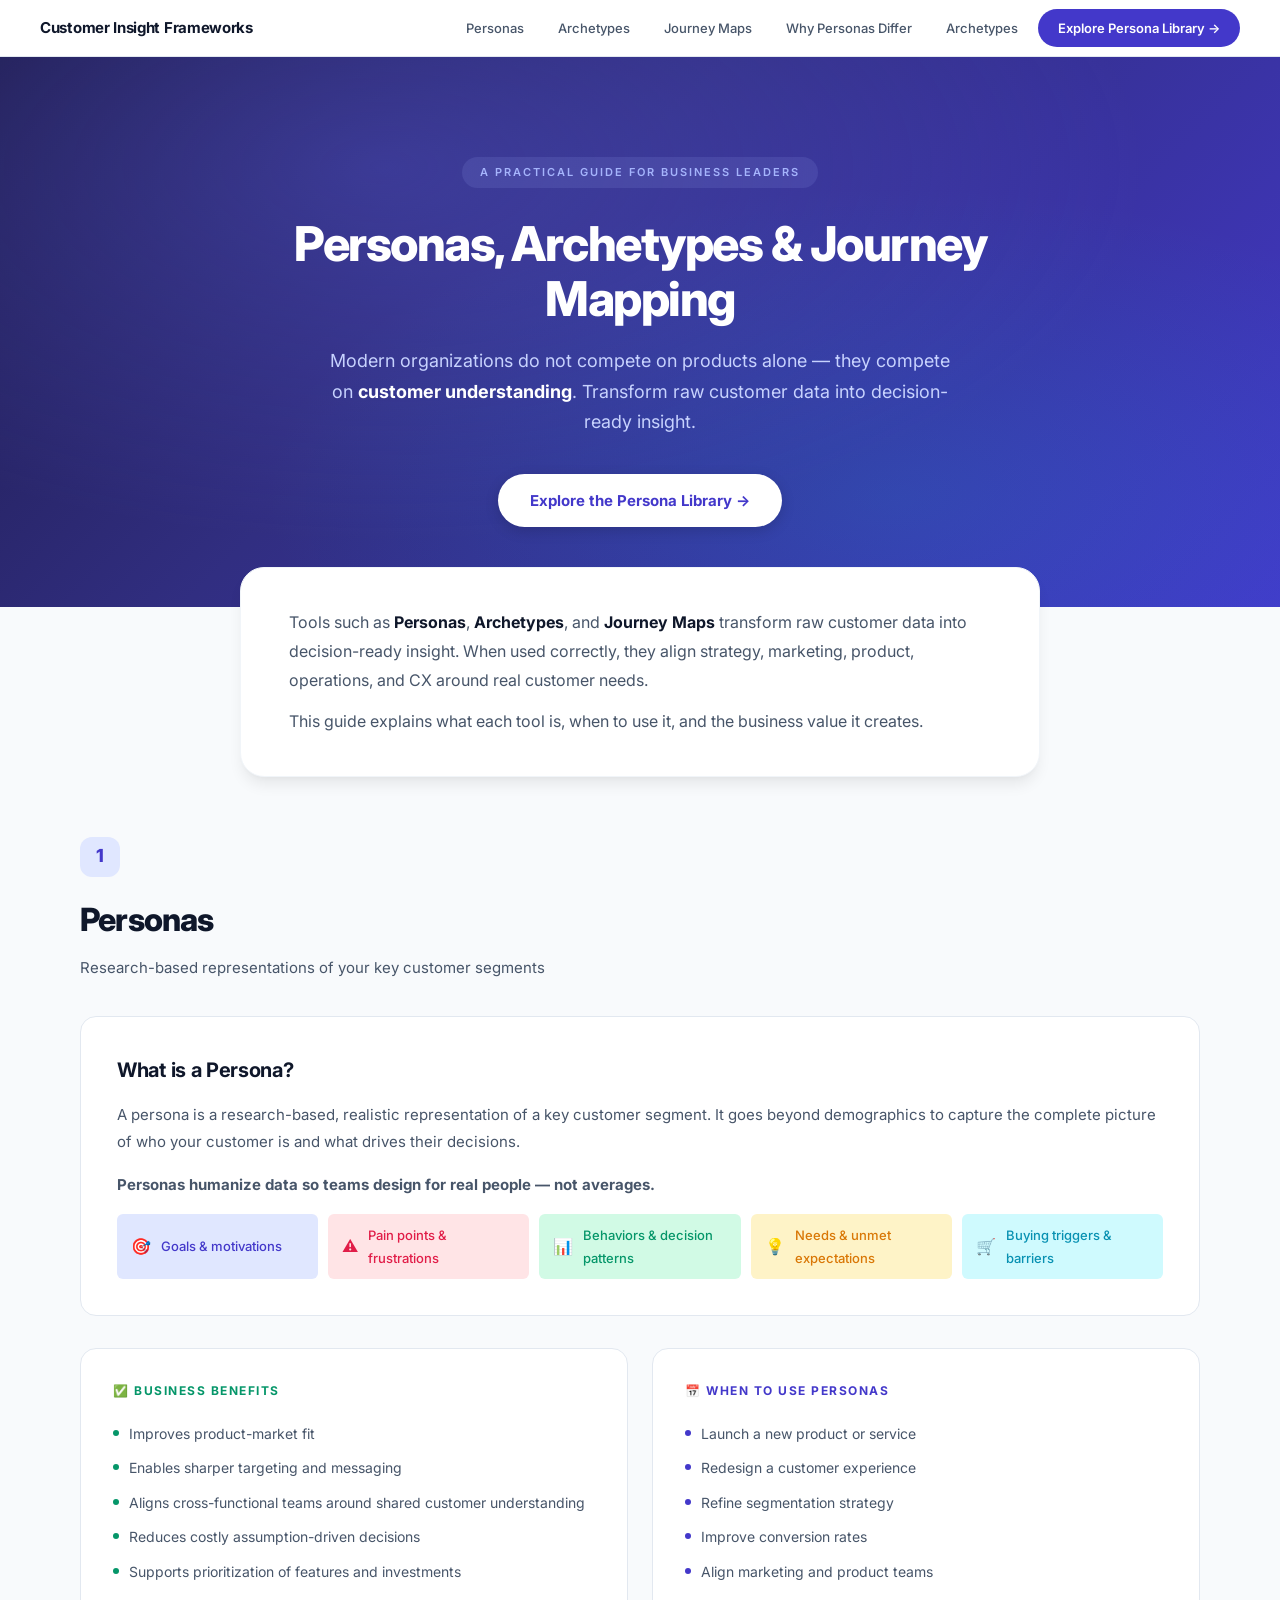
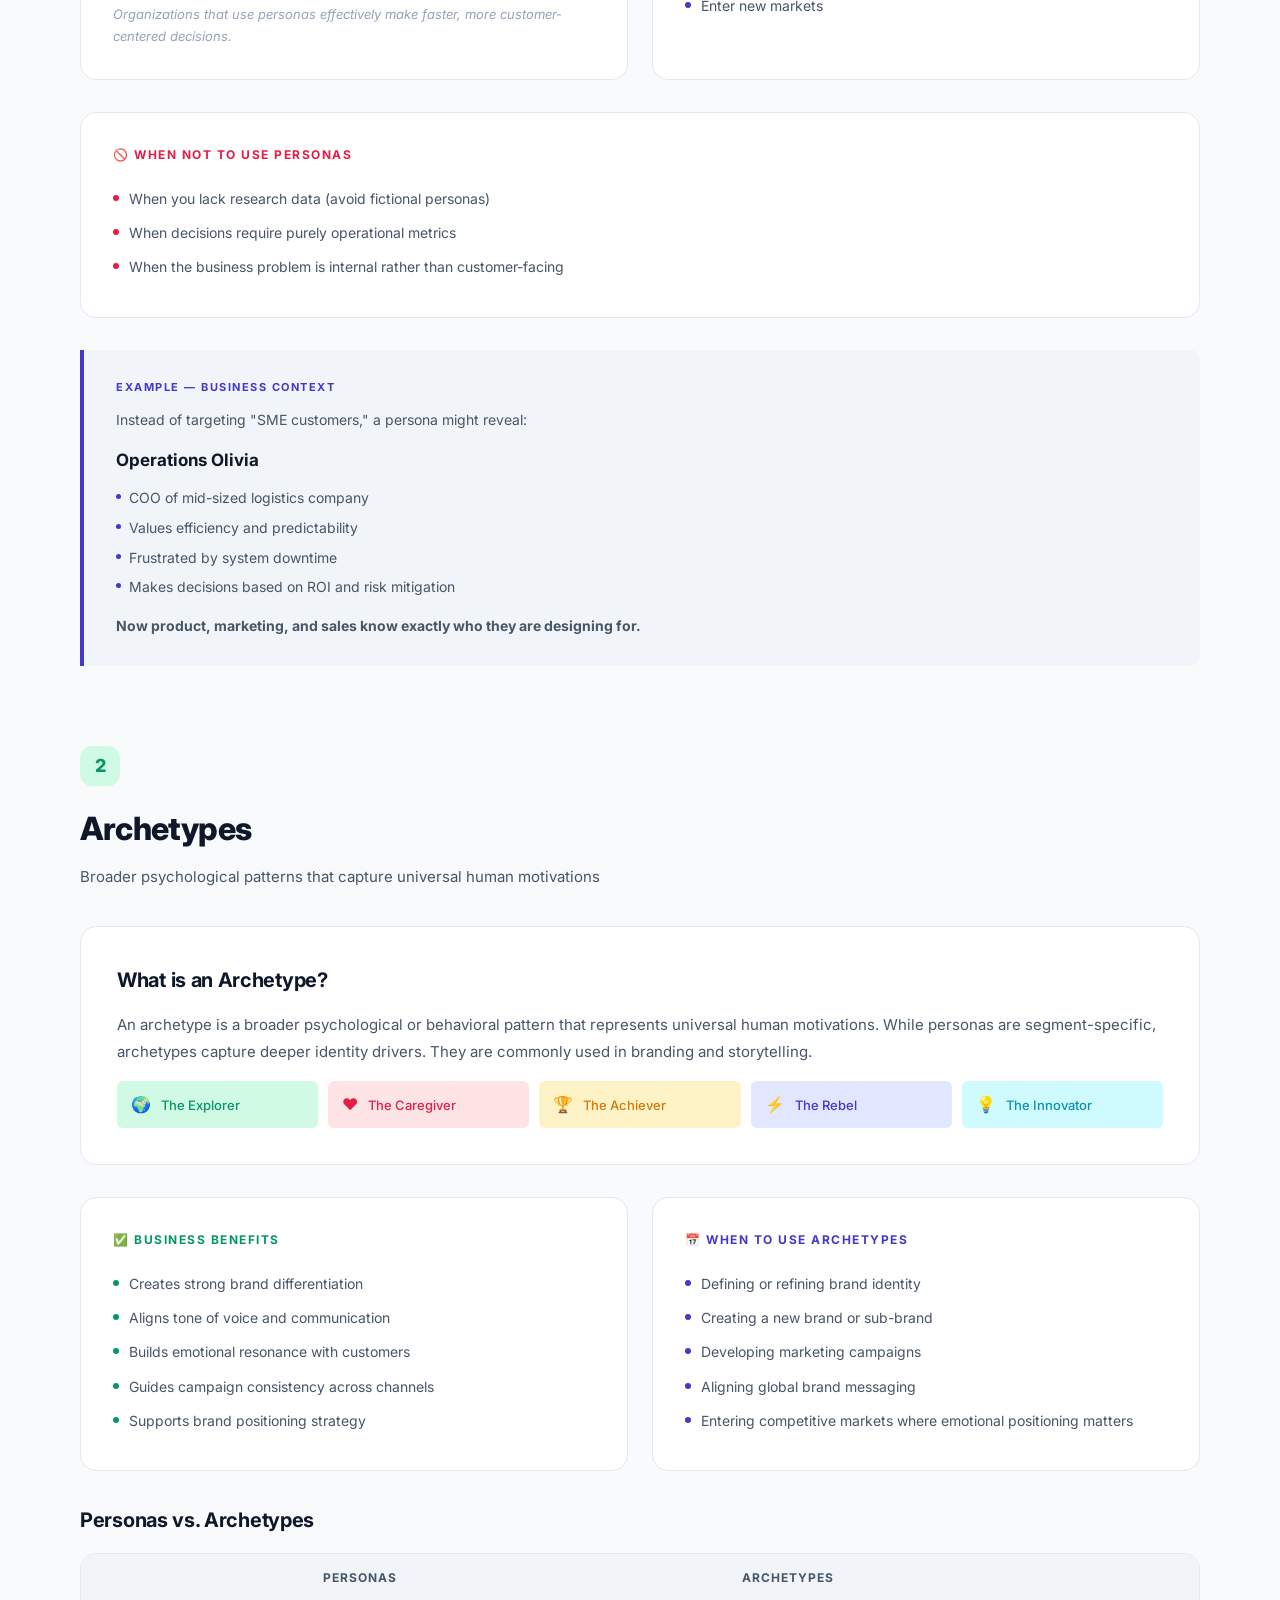
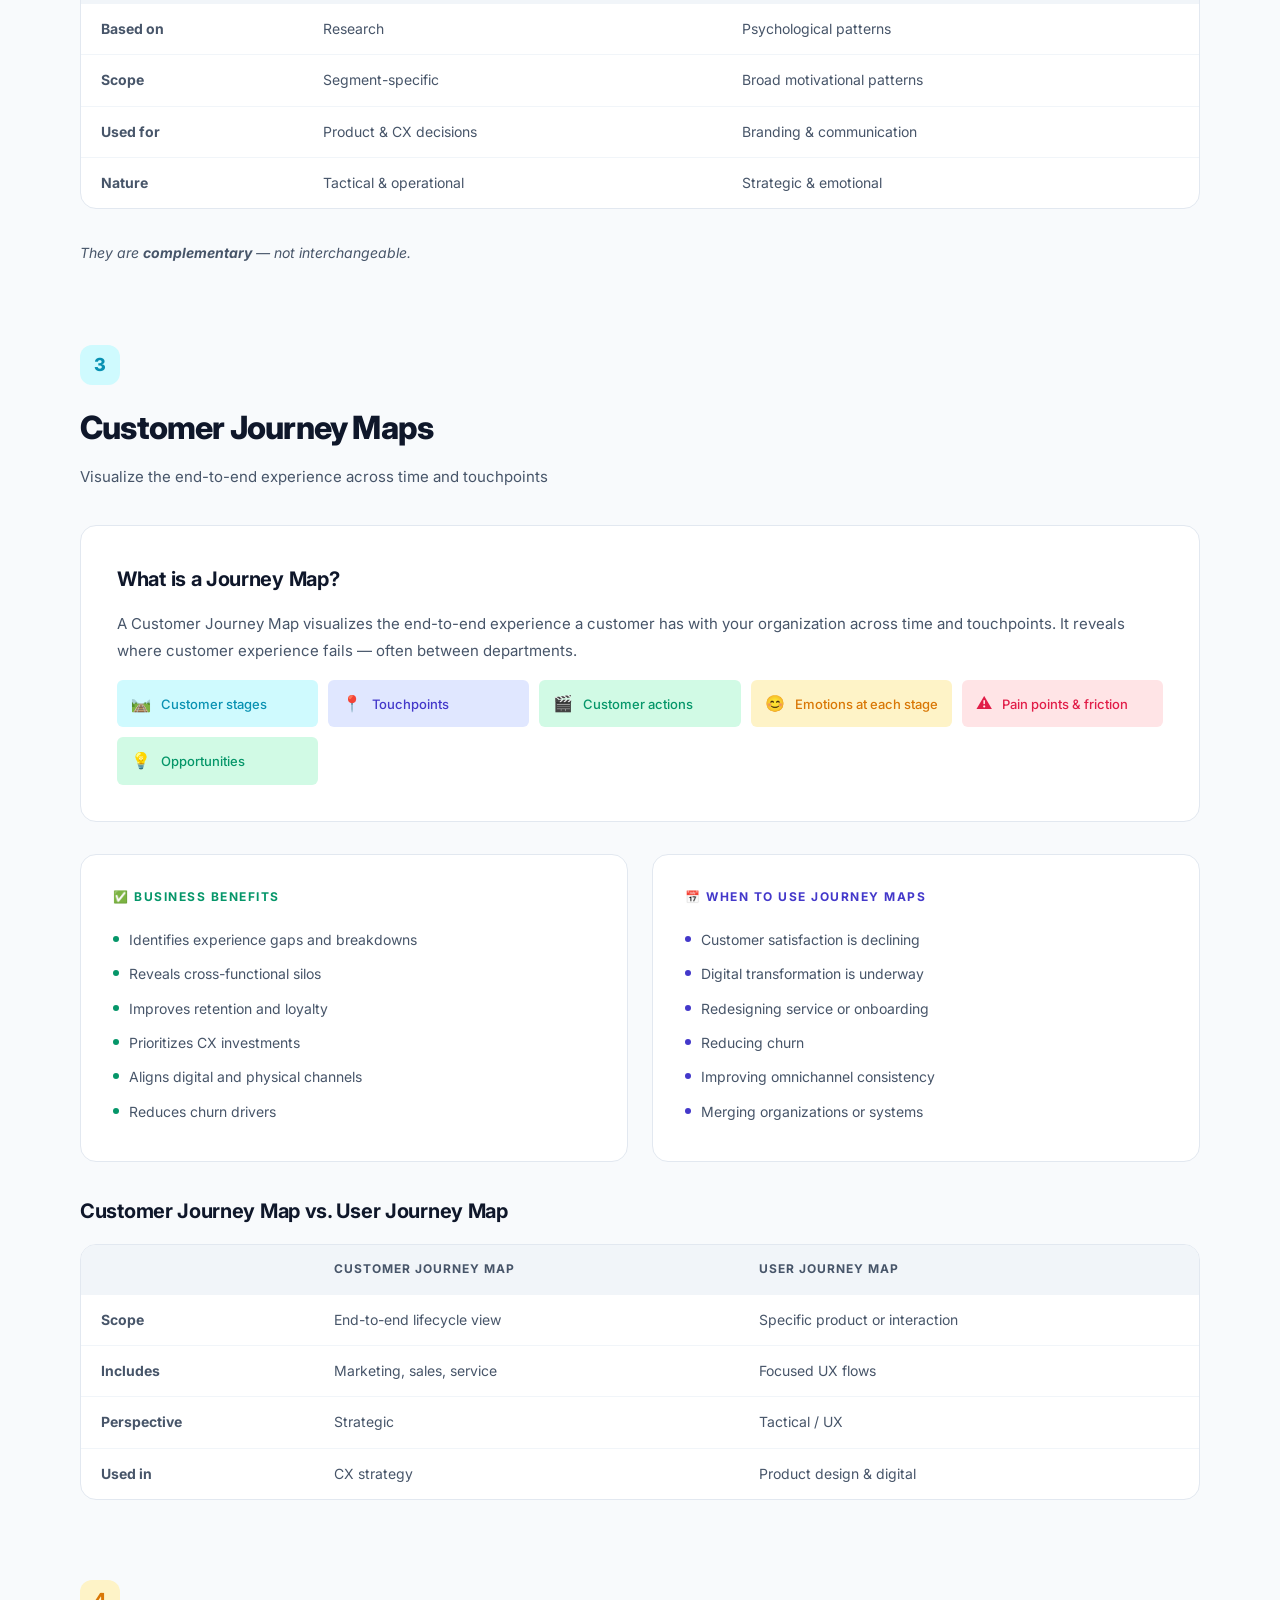
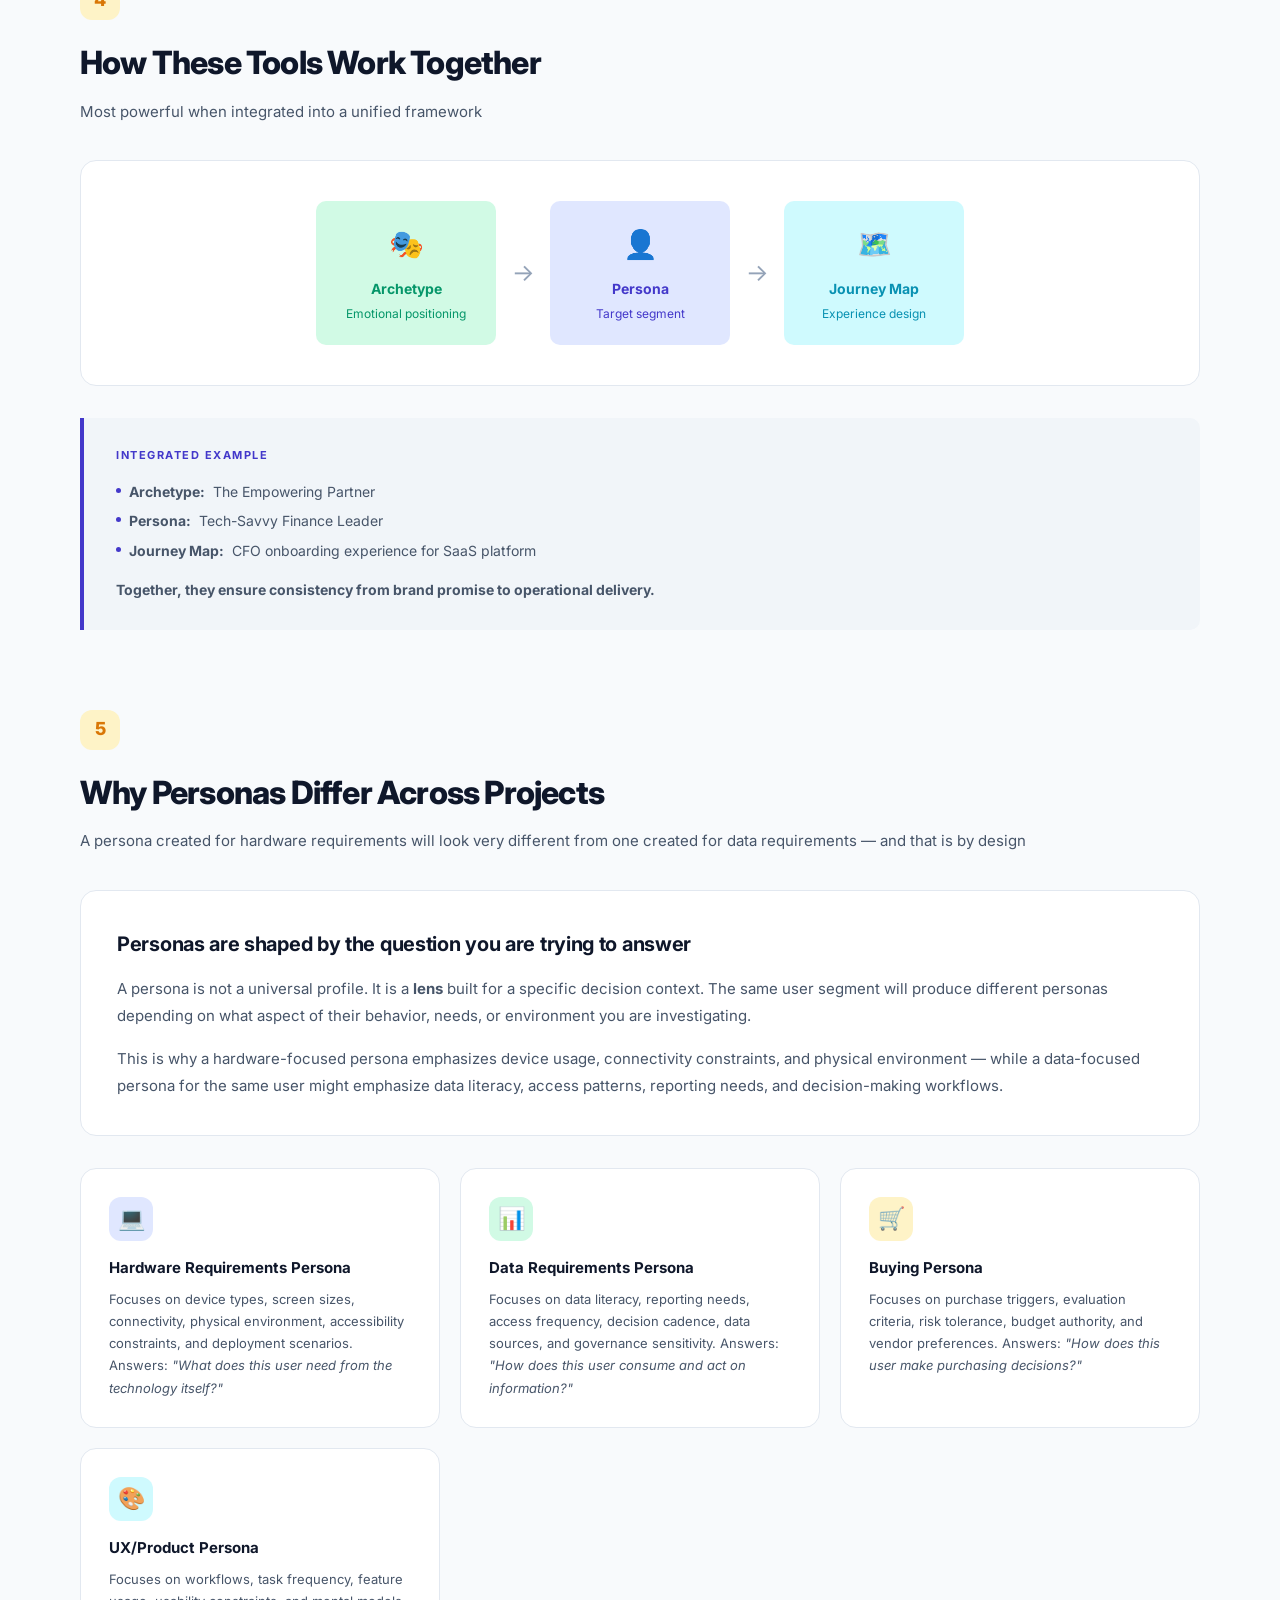
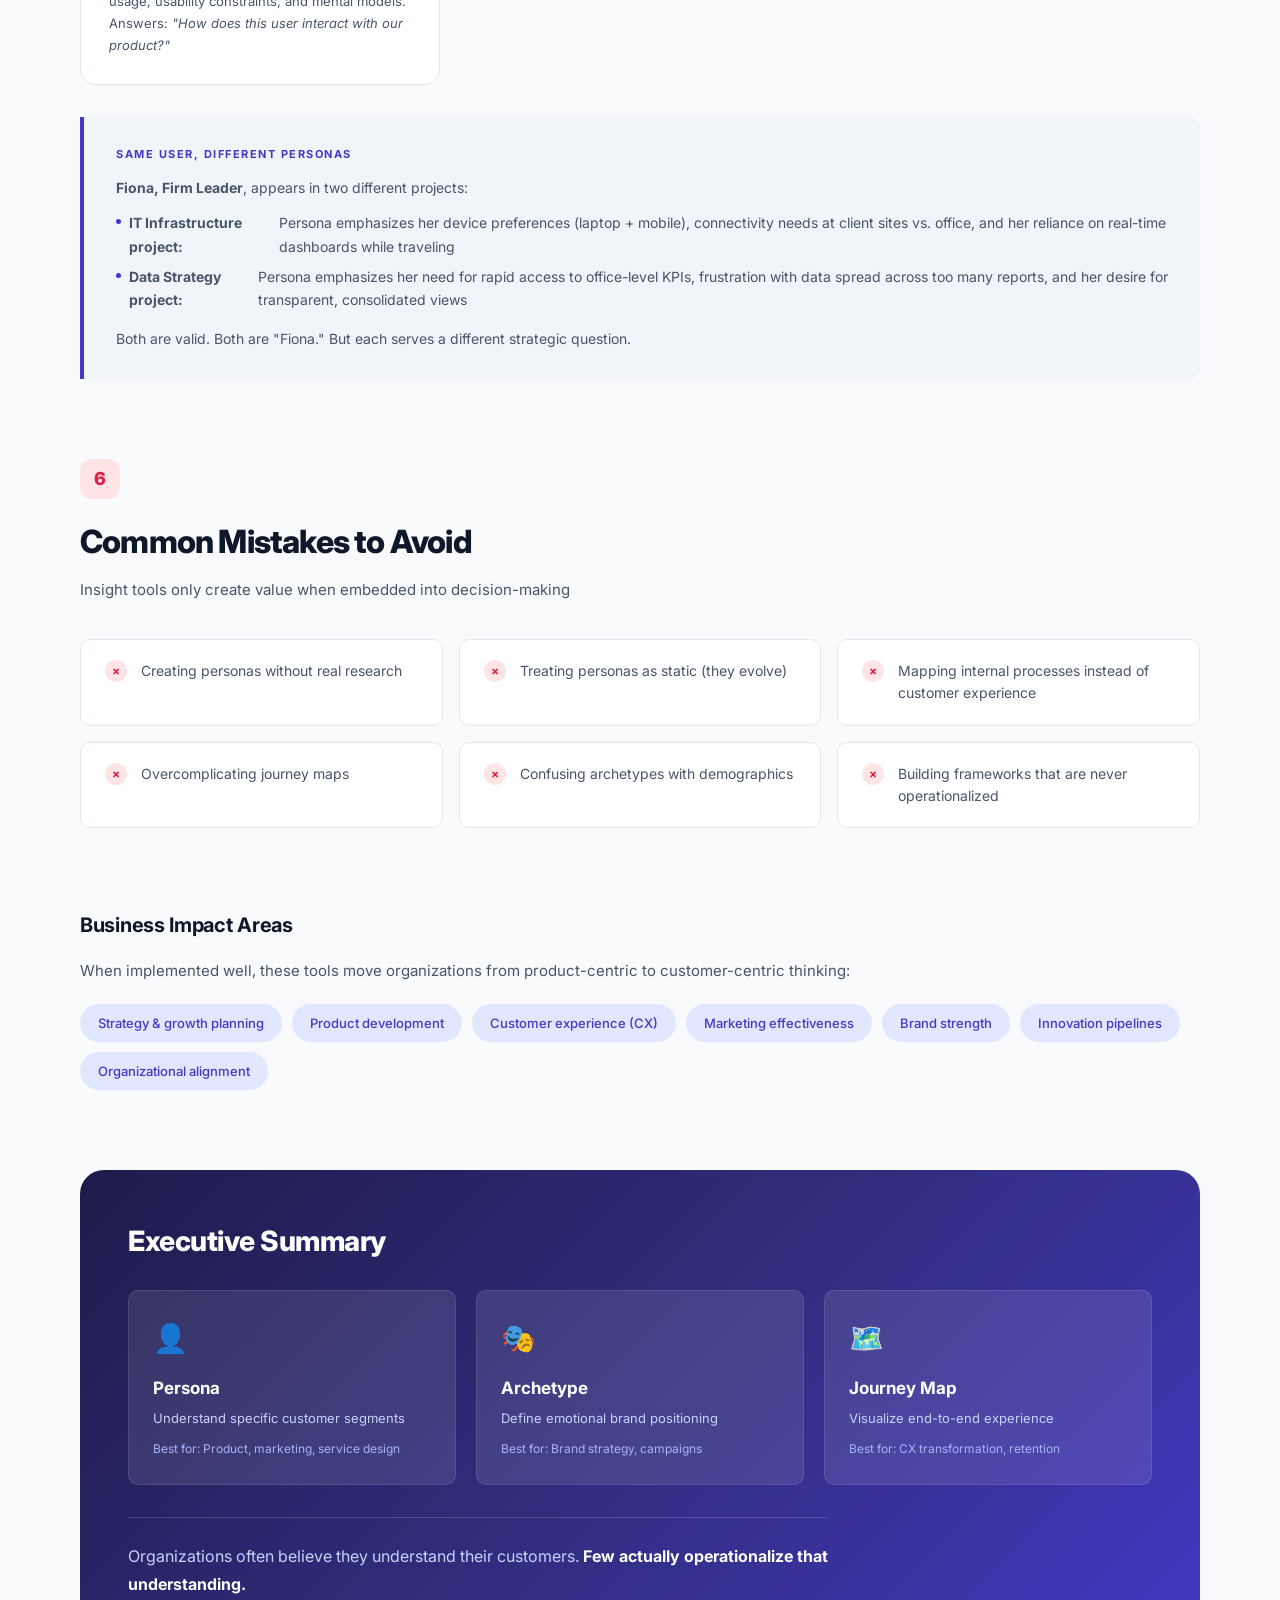
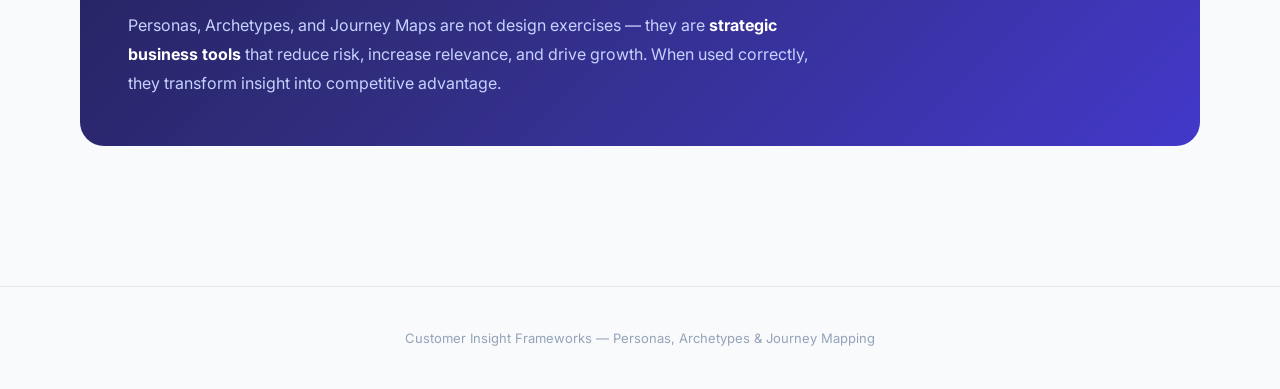
==== commit 03883ad9: "Archetypes as tab in Persona Library; align CSP name with Book1; deploy-ready - Add Personas/Archety" ====
--- a/index.html
+++ b/index.html
@@ -636,6 +636,7 @@
         <a href="#archetypes">Archetypes</a>
         <a href="#journey-maps">Journey Maps</a>
         <a href="#why-differ">Why Personas Differ</a>
+        <a href="library.html#archetypes">Archetypes</a>
         <a href="library.html" class="cta">Explore Persona Library &rarr;</a>
       </div>
     </div>
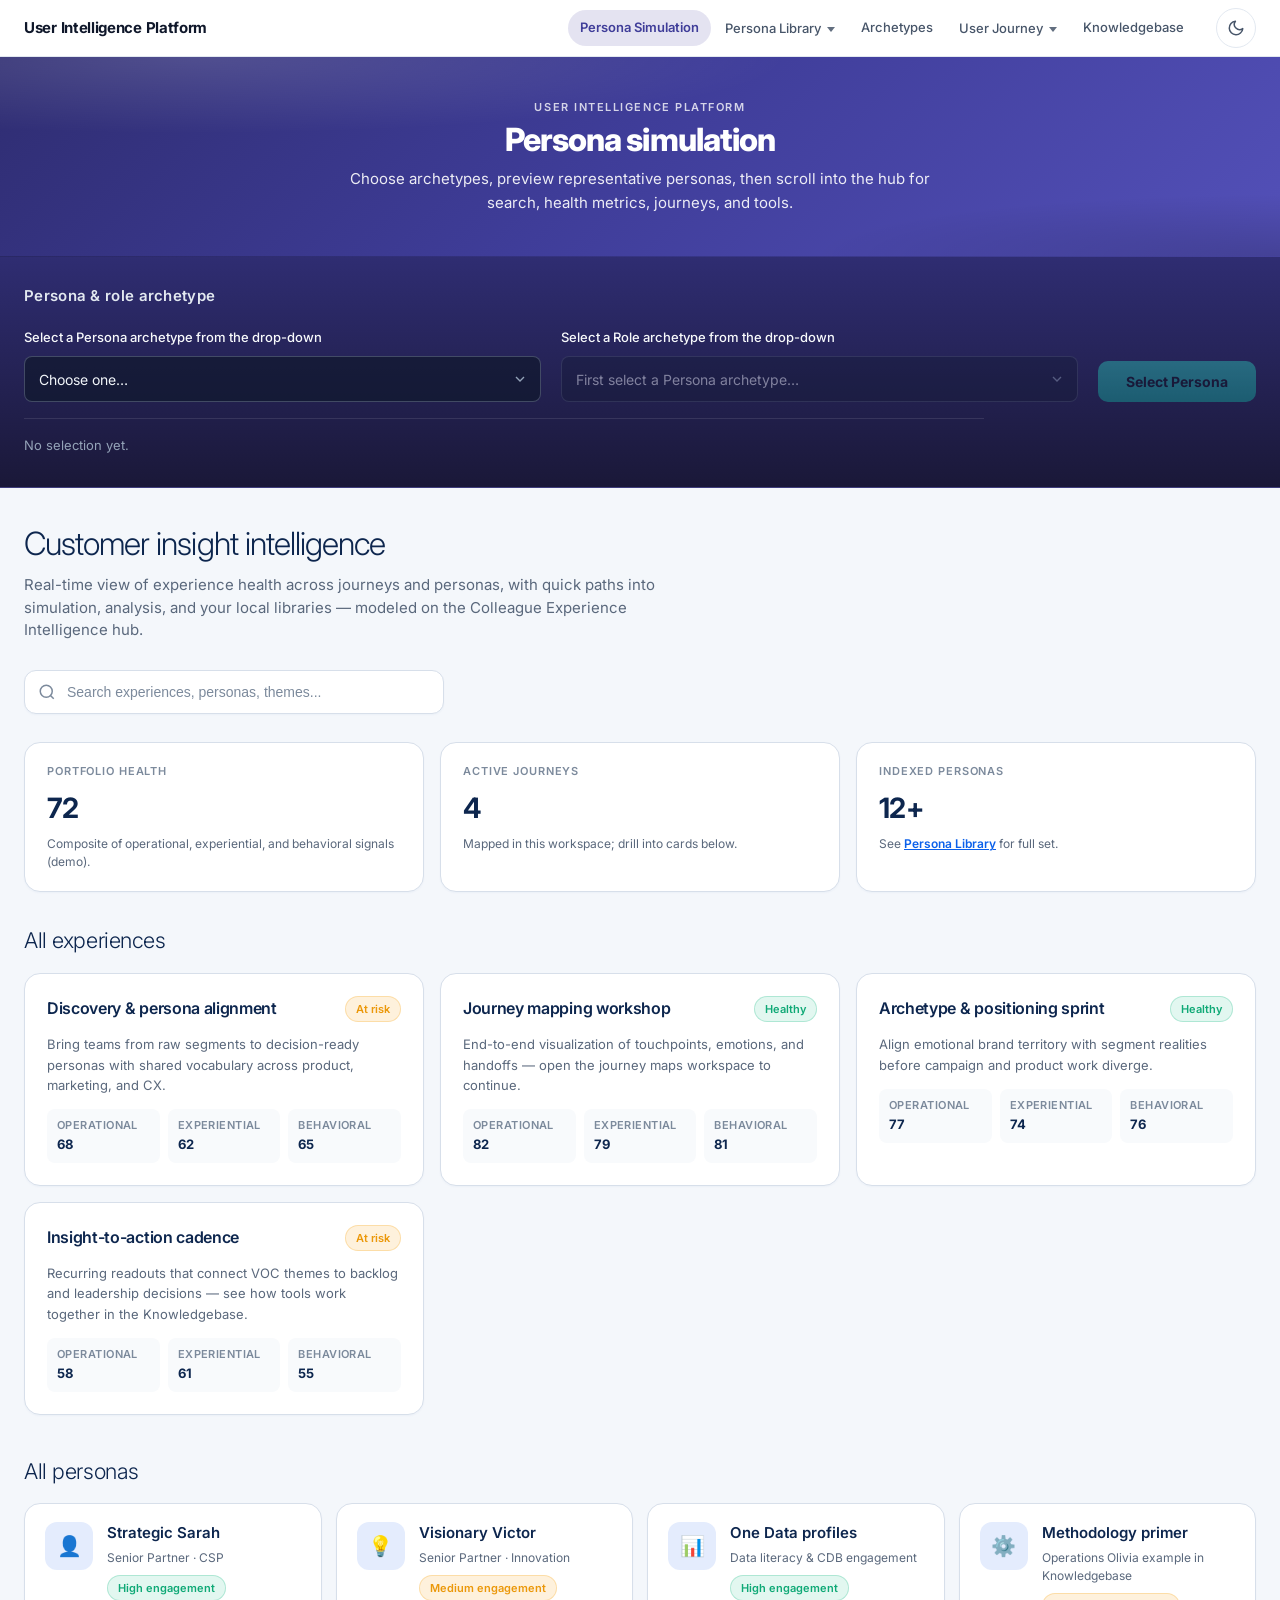
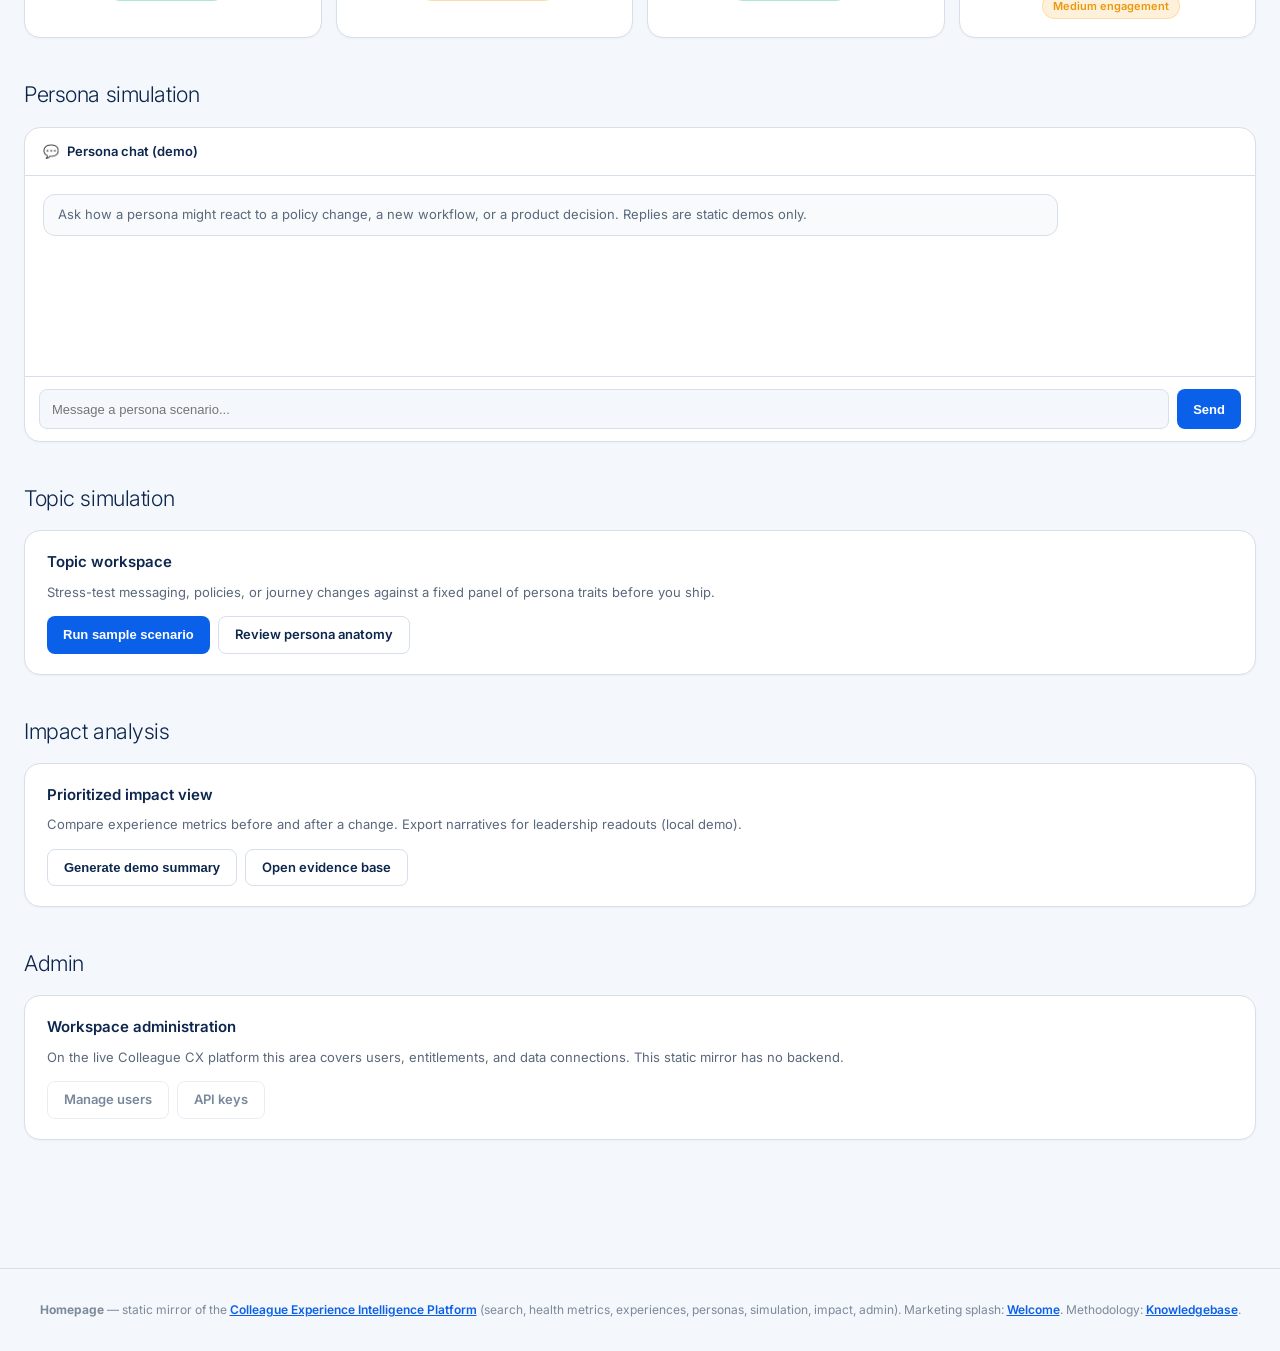
==== commit 16772107: "Sync site: archetypes, One Data pages, nav theme, exports - Expand archetypes role cards (Knowledge " ====
--- a/index.html
+++ b/index.html
@@ -3,1019 +3,15 @@
 <head>
   <meta charset="UTF-8">
   <meta name="viewport" content="width=device-width, initial-scale=1.0">
-  <title>Customer Insight Frameworks — Personas, Archetypes &amp; Journey Mapping</title>
-  <link rel="preconnect" href="https://fonts.googleapis.com">
-  <link href="https://fonts.googleapis.com/css2?family=Inter:wght@300;400;500;600;700;800;900&display=swap" rel="stylesheet">
-  <style>
-    *, *::before, *::after { box-sizing: border-box; margin: 0; padding: 0; }
-
-    :root {
-      --bg: #f8fafc;
-      --surface: #ffffff;
-      --text: #0f172a;
-      --text-secondary: #475569;
-      --text-muted: #94a3b8;
-      --border: #e2e8f0;
-      --border-light: #f1f5f9;
-      --indigo: #4338ca;
-      --indigo-light: #e0e7ff;
-      --emerald: #059669;
-      --emerald-light: #d1fae5;
-      --amber: #d97706;
-      --amber-light: #fef3c7;
-      --rose: #e11d48;
-      --rose-light: #ffe4e6;
-      --cyan: #0891b2;
-      --cyan-light: #cffafe;
-      --radius-sm: 6px;
-      --radius-md: 10px;
-      --radius-lg: 16px;
-      --radius-xl: 24px;
-      --shadow-sm: 0 1px 2px rgba(0,0,0,0.05);
-      --shadow-md: 0 4px 6px -1px rgba(0,0,0,0.07), 0 2px 4px -2px rgba(0,0,0,0.05);
-      --shadow-lg: 0 10px 15px -3px rgba(0,0,0,0.08), 0 4px 6px -4px rgba(0,0,0,0.04);
-    }
-
-    body {
-      font-family: 'Inter', -apple-system, BlinkMacSystemFont, sans-serif;
-      background: var(--bg);
-      color: var(--text);
-      line-height: 1.7;
-      -webkit-font-smoothing: antialiased;
-    }
-
-    /* ===== STICKY NAV ===== */
-    .top-nav {
-      position: sticky;
-      top: 0;
-      z-index: 100;
-      background: rgba(255,255,255,0.92);
-      backdrop-filter: blur(12px);
-      border-bottom: 1px solid var(--border);
-      padding: 0 40px;
-    }
-
-    .top-nav-inner {
-      max-width: 1200px;
-      margin: 0 auto;
-      display: flex;
-      align-items: center;
-      justify-content: space-between;
-      height: 56px;
-    }
-
-    .top-nav-brand {
-      font-weight: 700;
-      font-size: 15px;
-      color: var(--text);
-      text-decoration: none;
-      letter-spacing: -0.3px;
-    }
-
-    .top-nav-links {
-      display: flex;
-      gap: 6px;
-      align-items: center;
-    }
-
-    .top-nav-links a {
-      font-size: 13px;
-      font-weight: 500;
-      color: var(--text-secondary);
-      text-decoration: none;
-      padding: 6px 14px;
-      border-radius: 100px;
-      transition: all 200ms ease;
-    }
-
-    .top-nav-links a:hover {
-      background: var(--border-light);
-      color: var(--text);
-    }
-
-    .top-nav-links .cta {
-      background: var(--indigo);
-      color: #fff;
-      padding: 8px 20px;
-      font-weight: 600;
-    }
-
-    .top-nav-links .cta:hover {
-      background: #3730a3;
-      color: #fff;
-    }
-
-    /* ===== HERO ===== */
-    .hero {
-      background: linear-gradient(135deg, #1e1b4b 0%, #312e81 40%, #4338ca 100%);
-      padding: 100px 40px 80px;
-      text-align: center;
-      position: relative;
-      overflow: hidden;
-    }
-
-    .hero::before {
-      content: '';
-      position: absolute;
-      inset: 0;
-      background: radial-gradient(ellipse at 30% 20%, rgba(99,102,241,0.3) 0%, transparent 60%),
-                  radial-gradient(ellipse at 70% 80%, rgba(6,182,212,0.15) 0%, transparent 50%);
-    }
-
-    .hero-inner {
-      position: relative;
-      max-width: 800px;
-      margin: 0 auto;
-    }
-
-    .hero-tag {
-      display: inline-block;
-      font-size: 11px;
-      font-weight: 600;
-      text-transform: uppercase;
-      letter-spacing: 2px;
-      color: #a5b4fc;
-      background: rgba(165,180,252,0.12);
-      padding: 6px 18px;
-      border-radius: 100px;
-      margin-bottom: 28px;
-    }
-
-    .hero h1 {
-      font-size: 48px;
-      font-weight: 800;
-      color: #fff;
-      line-height: 1.15;
-      letter-spacing: -1.5px;
-      margin-bottom: 20px;
-    }
-
-    .hero p {
-      font-size: 18px;
-      color: #c7d2fe;
-      line-height: 1.7;
-      max-width: 620px;
-      margin: 0 auto 36px;
-    }
-
-    .hero-cta {
-      display: inline-flex;
-      align-items: center;
-      gap: 8px;
-      padding: 14px 32px;
-      background: #fff;
-      color: var(--indigo);
-      font-size: 15px;
-      font-weight: 700;
-      border-radius: 100px;
-      text-decoration: none;
-      transition: all 200ms ease;
-      box-shadow: 0 4px 14px rgba(0,0,0,0.15);
-    }
-
-    .hero-cta:hover {
-      transform: translateY(-2px);
-      box-shadow: 0 8px 24px rgba(0,0,0,0.2);
-    }
-
-    /* ===== INTRO ===== */
-    .intro {
-      max-width: 800px;
-      margin: -40px auto 0;
-      padding: 40px 48px;
-      background: var(--surface);
-      border-radius: var(--radius-xl);
-      box-shadow: var(--shadow-lg);
-      position: relative;
-      z-index: 10;
-      border: 1px solid var(--border-light);
-    }
-
-    .intro p {
-      font-size: 16px;
-      color: var(--text-secondary);
-      line-height: 1.8;
-    }
-
-    .intro p strong {
-      color: var(--text);
-    }
-
-    /* ===== CONTENT ===== */
-    .content-wrap {
-      max-width: 1200px;
-      margin: 0 auto;
-      padding: 60px 40px;
-    }
-
-    /* ===== SECTION ===== */
-    .section {
-      margin-bottom: 80px;
-    }
-
-    .section-number {
-      display: inline-flex;
-      align-items: center;
-      justify-content: center;
-      width: 40px;
-      height: 40px;
-      border-radius: 12px;
-      font-size: 18px;
-      font-weight: 800;
-      margin-bottom: 16px;
-    }
-
-    .section-title {
-      font-size: 32px;
-      font-weight: 800;
-      letter-spacing: -0.8px;
-      margin-bottom: 8px;
-    }
-
-    .section-subtitle {
-      font-size: 15px;
-      color: var(--text-secondary);
-      margin-bottom: 36px;
-    }
-
-    /* ===== WHAT-IS CARD ===== */
-    .what-is {
-      background: var(--surface);
-      border: 1px solid var(--border);
-      border-radius: var(--radius-lg);
-      padding: 36px;
-      margin-bottom: 32px;
-    }
-
-    .what-is h3 {
-      font-size: 20px;
-      font-weight: 700;
-      margin-bottom: 14px;
-      letter-spacing: -0.3px;
-    }
-
-    .what-is p {
-      font-size: 15px;
-      color: var(--text-secondary);
-      line-height: 1.8;
-      margin-bottom: 16px;
-    }
-
-    .what-is p:last-child { margin-bottom: 0; }
-
-    .trait-grid {
-      display: grid;
-      grid-template-columns: repeat(auto-fit, minmax(200px, 1fr));
-      gap: 10px;
-      margin-top: 16px;
-    }
-
-    .trait {
-      display: flex;
-      align-items: center;
-      gap: 10px;
-      padding: 10px 14px;
-      border-radius: var(--radius-sm);
-      font-size: 13px;
-      font-weight: 500;
-    }
-
-    .trait .icon { font-size: 16px; }
-
-    /* ===== BENEFITS / WHEN ===== */
-    .two-col {
-      display: grid;
-      grid-template-columns: 1fr 1fr;
-      gap: 24px;
-      margin-bottom: 32px;
-    }
-
-    .info-card {
-      background: var(--surface);
-      border: 1px solid var(--border);
-      border-radius: var(--radius-lg);
-      padding: 32px;
-    }
-
-    .info-card-title {
-      font-size: 12px;
-      text-transform: uppercase;
-      letter-spacing: 1.5px;
-      font-weight: 700;
-      margin-bottom: 16px;
-      display: flex;
-      align-items: center;
-      gap: 8px;
-    }
-
-    .info-card ul {
-      list-style: none;
-    }
-
-    .info-card li {
-      padding: 6px 0;
-      font-size: 14px;
-      color: var(--text-secondary);
-      display: flex;
-      align-items: flex-start;
-      gap: 10px;
-      line-height: 1.6;
-    }
-
-    .info-card li .dot {
-      width: 6px;
-      height: 6px;
-      border-radius: 50%;
-      flex-shrink: 0;
-      margin-top: 7px;
-    }
-
-    /* ===== EXAMPLE CALLOUT ===== */
-    .example-callout {
-      background: var(--border-light);
-      border-left: 4px solid var(--indigo);
-      border-radius: 0 var(--radius-md) var(--radius-md) 0;
-      padding: 28px 32px;
-      margin-bottom: 32px;
-    }
-
-    .example-callout .label {
-      font-size: 11px;
-      text-transform: uppercase;
-      letter-spacing: 1.5px;
-      font-weight: 700;
-      color: var(--indigo);
-      margin-bottom: 12px;
-    }
-
-    .example-callout h4 {
-      font-size: 17px;
-      font-weight: 700;
-      margin-bottom: 6px;
-    }
-
-    .example-callout p, .example-callout li {
-      font-size: 14px;
-      color: var(--text-secondary);
-      line-height: 1.7;
-    }
-
-    .example-callout ul {
-      list-style: none;
-      margin-top: 8px;
-    }
-
-    .example-callout li {
-      padding: 3px 0;
-      display: flex;
-      align-items: flex-start;
-      gap: 8px;
-    }
-
-    .example-callout li::before {
-      content: '';
-      width: 5px;
-      height: 5px;
-      border-radius: 50%;
-      background: var(--indigo);
-      flex-shrink: 0;
-      margin-top: 8px;
-    }
-
-    /* ===== COMPARISON TABLE ===== */
-    .comparison-table {
-      width: 100%;
-      border-collapse: separate;
-      border-spacing: 0;
-      border: 1px solid var(--border);
-      border-radius: var(--radius-lg);
-      overflow: hidden;
-      margin-bottom: 32px;
-      background: var(--surface);
-    }
-
-    .comparison-table th {
-      background: #f1f5f9;
-      padding: 14px 20px;
-      font-size: 12px;
-      text-transform: uppercase;
-      letter-spacing: 1px;
-      font-weight: 700;
-      text-align: left;
-      color: var(--text-secondary);
-    }
-
-    .comparison-table td {
-      padding: 14px 20px;
-      font-size: 14px;
-      color: var(--text-secondary);
-      border-top: 1px solid var(--border-light);
-      line-height: 1.6;
-    }
-
-    .comparison-table tr:hover td {
-      background: #fafbfc;
-    }
-
-    /* ===== WORKING TOGETHER ===== */
-    .flow-diagram {
-      display: flex;
-      align-items: center;
-      justify-content: center;
-      gap: 16px;
-      padding: 40px 24px;
-      background: var(--surface);
-      border: 1px solid var(--border);
-      border-radius: var(--radius-lg);
-      margin-bottom: 32px;
-      flex-wrap: wrap;
-    }
-
-    .flow-step {
-      text-align: center;
-      padding: 20px 28px;
-      border-radius: var(--radius-md);
-      min-width: 180px;
-    }
-
-    .flow-step .flow-icon { font-size: 28px; margin-bottom: 8px; }
-    .flow-step .flow-label { font-size: 14px; font-weight: 700; margin-bottom: 4px; }
-    .flow-step .flow-desc { font-size: 12px; }
-
-    .flow-arrow {
-      font-size: 24px;
-      color: var(--text-muted);
-      flex-shrink: 0;
-    }
-
-    /* ===== MISTAKES ===== */
-    .mistakes-grid {
-      display: grid;
-      grid-template-columns: repeat(auto-fit, minmax(320px, 1fr));
-      gap: 16px;
-      margin-bottom: 32px;
-    }
-
-    .mistake-item {
-      background: var(--surface);
-      border: 1px solid var(--border);
-      border-radius: var(--radius-md);
-      padding: 20px 24px;
-      display: flex;
-      align-items: flex-start;
-      gap: 14px;
-      font-size: 14px;
-      color: var(--text-secondary);
-      line-height: 1.6;
-    }
-
-    .mistake-item .x-icon {
-      width: 22px;
-      height: 22px;
-      border-radius: 50%;
-      background: var(--rose-light);
-      color: var(--rose);
-      display: flex;
-      align-items: center;
-      justify-content: center;
-      font-size: 12px;
-      font-weight: 700;
-      flex-shrink: 0;
-    }
-
-    /* ===== WHY PERSONAS DIFFER ===== */
-    .differ-cards {
-      display: grid;
-      grid-template-columns: repeat(auto-fit, minmax(280px, 1fr));
-      gap: 20px;
-      margin-bottom: 32px;
-    }
-
-    .differ-card {
-      background: var(--surface);
-      border: 1px solid var(--border);
-      border-radius: var(--radius-lg);
-      padding: 28px;
-      transition: box-shadow 200ms ease;
-    }
-
-    .differ-card:hover { box-shadow: var(--shadow-md); }
-
-    .differ-card .differ-icon {
-      width: 44px;
-      height: 44px;
-      border-radius: 12px;
-      display: flex;
-      align-items: center;
-      justify-content: center;
-      font-size: 22px;
-      margin-bottom: 14px;
-    }
-
-    .differ-card h4 {
-      font-size: 15px;
-      font-weight: 700;
-      margin-bottom: 8px;
-    }
-
-    .differ-card p {
-      font-size: 13px;
-      color: var(--text-secondary);
-      line-height: 1.7;
-    }
-
-    /* ===== EXEC SUMMARY ===== */
-    .exec-summary {
-      background: linear-gradient(135deg, #1e1b4b 0%, #312e81 50%, #4338ca 100%);
-      border-radius: var(--radius-xl);
-      padding: 48px;
-      margin-bottom: 32px;
-      color: #fff;
-    }
-
-    .exec-summary h2 {
-      font-size: 28px;
-      font-weight: 800;
-      letter-spacing: -0.5px;
-      margin-bottom: 24px;
-    }
-
-    .exec-summary-grid {
-      display: grid;
-      grid-template-columns: repeat(3, 1fr);
-      gap: 20px;
-      margin-bottom: 32px;
-    }
-
-    .exec-card {
-      background: rgba(255,255,255,0.1);
-      border-radius: var(--radius-md);
-      padding: 24px;
-      border: 1px solid rgba(255,255,255,0.1);
-    }
-
-    .exec-card .exec-icon { font-size: 28px; margin-bottom: 12px; }
-    .exec-card h3 { font-size: 17px; font-weight: 700; margin-bottom: 4px; }
-    .exec-card .exec-purpose { font-size: 13px; color: #c7d2fe; margin-bottom: 10px; }
-    .exec-card .exec-best { font-size: 12px; color: #a5b4fc; }
-
-    .exec-summary .final-thought {
-      font-size: 16px;
-      color: #c7d2fe;
-      line-height: 1.8;
-      max-width: 700px;
-      border-top: 1px solid rgba(255,255,255,0.15);
-      padding-top: 24px;
-    }
-
-    .exec-summary .final-thought strong {
-      color: #fff;
-    }
-
-    /* ===== IMPACT BADGES ===== */
-    .impact-row {
-      display: flex;
-      flex-wrap: wrap;
-      gap: 10px;
-      margin-bottom: 32px;
-    }
-
-    .impact-badge {
-      font-size: 13px;
-      font-weight: 500;
-      padding: 8px 18px;
-      border-radius: 100px;
-      background: var(--indigo-light);
-      color: var(--indigo);
-    }
-
-    /* ===== FOOTER ===== */
-    .footer {
-      text-align: center;
-      padding: 40px;
-      border-top: 1px solid var(--border);
-      font-size: 13px;
-      color: var(--text-muted);
-    }
-
-    /* ===== RESPONSIVE ===== */
-    @media (max-width: 900px) {
-      .two-col { grid-template-columns: 1fr; }
-      .exec-summary-grid { grid-template-columns: 1fr; }
-      .flow-diagram { flex-direction: column; }
-      .flow-arrow { transform: rotate(90deg); }
-    }
-
-    @media (max-width: 768px) {
-      .hero { padding: 60px 24px 50px; }
-      .hero h1 { font-size: 32px; }
-      .hero p { font-size: 16px; }
-      .intro { margin-left: 20px; margin-right: 20px; padding: 28px; }
-      .content-wrap { padding: 40px 20px; }
-      .section-title { font-size: 24px; }
-      .top-nav { padding: 0 20px; }
-      .top-nav-links a:not(.cta) { display: none; }
-      .exec-summary { padding: 32px 24px; }
-    }
-
-    ::-webkit-scrollbar { width: 6px; }
-    ::-webkit-scrollbar-track { background: transparent; }
-    ::-webkit-scrollbar-thumb { background: var(--border); border-radius: 3px; }
-
-    html { scroll-behavior: smooth; }
-  </style>
+  <meta http-equiv="refresh" content="0; url=homepage.html#persona-simulation">
+  <title>User Intelligence Platform</title>
+  <script>
+    location.replace("homepage.html#persona-simulation");
+  </script>
 </head>
-<body>
-
-  <!-- NAV -->
-  <nav class="top-nav">
-    <div class="top-nav-inner">
-      <a href="#" class="top-nav-brand">Customer Insight Frameworks</a>
-      <div class="top-nav-links">
-        <a href="#personas">Personas</a>
-        <a href="#archetypes">Archetypes</a>
-        <a href="#journey-maps">Journey Maps</a>
-        <a href="#why-differ">Why Personas Differ</a>
-        <a href="library.html#archetypes">Archetypes</a>
-        <a href="library.html" class="cta">Explore Persona Library &rarr;</a>
-      </div>
-    </div>
-  </nav>
-
-  <!-- HERO -->
-  <section class="hero">
-    <div class="hero-inner">
-      <div class="hero-tag">A Practical Guide for Business Leaders</div>
-      <h1>Personas, Archetypes &amp; Journey Mapping</h1>
-      <p>Modern organizations do not compete on products alone &mdash; they compete on <strong style="color:#fff">customer understanding</strong>. Transform raw customer data into decision-ready insight.</p>
-      <a href="library.html" class="hero-cta">Explore the Persona Library &rarr;</a>
-    </div>
-  </section>
-
-  <!-- INTRO -->
-  <div class="intro">
-    <p>Tools such as <strong>Personas</strong>, <strong>Archetypes</strong>, and <strong>Journey Maps</strong> transform raw customer data into decision-ready insight. When used correctly, they align strategy, marketing, product, operations, and CX around real customer needs.</p>
-    <p style="margin-top:12px">This guide explains what each tool is, when to use it, and the business value it creates.</p>
-  </div>
-
-  <div class="content-wrap">
-
-    <!-- ============================== -->
-    <!-- SECTION 1: PERSONAS            -->
-    <!-- ============================== -->
-    <section class="section" id="personas">
-      <div class="section-number" style="background:var(--indigo-light);color:var(--indigo)">1</div>
-      <h2 class="section-title">Personas</h2>
-      <p class="section-subtitle">Research-based representations of your key customer segments</p>
-
-      <div class="what-is">
-        <h3>What is a Persona?</h3>
-        <p>A persona is a research-based, realistic representation of a key customer segment. It goes beyond demographics to capture the complete picture of who your customer is and what drives their decisions.</p>
-        <p><strong>Personas humanize data so teams design for real people &mdash; not averages.</strong></p>
-        <div class="trait-grid">
-          <div class="trait" style="background:var(--indigo-light);color:var(--indigo)"><span class="icon">&#x1F3AF;</span> Goals &amp; motivations</div>
-          <div class="trait" style="background:var(--rose-light);color:var(--rose)"><span class="icon">&#x26A0;&#xFE0F;</span> Pain points &amp; frustrations</div>
-          <div class="trait" style="background:var(--emerald-light);color:var(--emerald)"><span class="icon">&#x1F4CA;</span> Behaviors &amp; decision patterns</div>
-          <div class="trait" style="background:var(--amber-light);color:var(--amber)"><span class="icon">&#x1F4A1;</span> Needs &amp; unmet expectations</div>
-          <div class="trait" style="background:var(--cyan-light);color:var(--cyan)"><span class="icon">&#x1F6D2;</span> Buying triggers &amp; barriers</div>
-        </div>
-      </div>
-
-      <div class="two-col">
-        <div class="info-card">
-          <div class="info-card-title" style="color:var(--emerald)">&#x2705; Business Benefits</div>
-          <ul>
-            <li><span class="dot" style="background:var(--emerald)"></span>Improves product-market fit</li>
-            <li><span class="dot" style="background:var(--emerald)"></span>Enables sharper targeting and messaging</li>
-            <li><span class="dot" style="background:var(--emerald)"></span>Aligns cross-functional teams around shared customer understanding</li>
-            <li><span class="dot" style="background:var(--emerald)"></span>Reduces costly assumption-driven decisions</li>
-            <li><span class="dot" style="background:var(--emerald)"></span>Supports prioritization of features and investments</li>
-          </ul>
-          <p style="font-size:13px;color:var(--text-muted);margin-top:14px;font-style:italic">Organizations that use personas effectively make faster, more customer-centered decisions.</p>
-        </div>
-        <div class="info-card">
-          <div class="info-card-title" style="color:var(--indigo)">&#x1F4C5; When to Use Personas</div>
-          <ul>
-            <li><span class="dot" style="background:var(--indigo)"></span>Launch a new product or service</li>
-            <li><span class="dot" style="background:var(--indigo)"></span>Redesign a customer experience</li>
-            <li><span class="dot" style="background:var(--indigo)"></span>Refine segmentation strategy</li>
-            <li><span class="dot" style="background:var(--indigo)"></span>Improve conversion rates</li>
-            <li><span class="dot" style="background:var(--indigo)"></span>Align marketing and product teams</li>
-            <li><span class="dot" style="background:var(--indigo)"></span>Enter new markets</li>
-          </ul>
-        </div>
-      </div>
-
-      <div class="info-card" style="margin-bottom:32px">
-        <div class="info-card-title" style="color:var(--rose)">&#x1F6AB; When NOT to Use Personas</div>
-        <ul>
-          <li><span class="dot" style="background:var(--rose)"></span>When you lack research data (avoid fictional personas)</li>
-          <li><span class="dot" style="background:var(--rose)"></span>When decisions require purely operational metrics</li>
-          <li><span class="dot" style="background:var(--rose)"></span>When the business problem is internal rather than customer-facing</li>
-        </ul>
-      </div>
-
-      <div class="example-callout">
-        <div class="label">Example &mdash; Business Context</div>
-        <p>Instead of targeting "SME customers," a persona might reveal:</p>
-        <h4 style="margin-top:14px">Operations Olivia</h4>
-        <ul>
-          <li>COO of mid-sized logistics company</li>
-          <li>Values efficiency and predictability</li>
-          <li>Frustrated by system downtime</li>
-          <li>Makes decisions based on ROI and risk mitigation</li>
-        </ul>
-        <p style="margin-top:12px"><strong>Now product, marketing, and sales know exactly who they are designing for.</strong></p>
-      </div>
-    </section>
-
-    <!-- ============================== -->
-    <!-- SECTION 2: ARCHETYPES          -->
-    <!-- ============================== -->
-    <section class="section" id="archetypes">
-      <div class="section-number" style="background:var(--emerald-light);color:var(--emerald)">2</div>
-      <h2 class="section-title">Archetypes</h2>
-      <p class="section-subtitle">Broader psychological patterns that capture universal human motivations</p>
-
-      <div class="what-is">
-        <h3>What is an Archetype?</h3>
-        <p>An archetype is a broader psychological or behavioral pattern that represents universal human motivations. While personas are segment-specific, archetypes capture deeper identity drivers. They are commonly used in branding and storytelling.</p>
-        <div class="trait-grid">
-          <div class="trait" style="background:var(--emerald-light);color:var(--emerald)"><span class="icon">&#x1F30D;</span> The Explorer</div>
-          <div class="trait" style="background:var(--rose-light);color:var(--rose)"><span class="icon">&#x2764;&#xFE0F;</span> The Caregiver</div>
-          <div class="trait" style="background:var(--amber-light);color:var(--amber)"><span class="icon">&#x1F3C6;</span> The Achiever</div>
-          <div class="trait" style="background:var(--indigo-light);color:var(--indigo)"><span class="icon">&#x26A1;</span> The Rebel</div>
-          <div class="trait" style="background:var(--cyan-light);color:var(--cyan)"><span class="icon">&#x1F4A1;</span> The Innovator</div>
-        </div>
-      </div>
-
-      <div class="two-col">
-        <div class="info-card">
-          <div class="info-card-title" style="color:var(--emerald)">&#x2705; Business Benefits</div>
-          <ul>
-            <li><span class="dot" style="background:var(--emerald)"></span>Creates strong brand differentiation</li>
-            <li><span class="dot" style="background:var(--emerald)"></span>Aligns tone of voice and communication</li>
-            <li><span class="dot" style="background:var(--emerald)"></span>Builds emotional resonance with customers</li>
-            <li><span class="dot" style="background:var(--emerald)"></span>Guides campaign consistency across channels</li>
-            <li><span class="dot" style="background:var(--emerald)"></span>Supports brand positioning strategy</li>
-          </ul>
-        </div>
-        <div class="info-card">
-          <div class="info-card-title" style="color:var(--indigo)">&#x1F4C5; When to Use Archetypes</div>
-          <ul>
-            <li><span class="dot" style="background:var(--indigo)"></span>Defining or refining brand identity</li>
-            <li><span class="dot" style="background:var(--indigo)"></span>Creating a new brand or sub-brand</li>
-            <li><span class="dot" style="background:var(--indigo)"></span>Developing marketing campaigns</li>
-            <li><span class="dot" style="background:var(--indigo)"></span>Aligning global brand messaging</li>
-            <li><span class="dot" style="background:var(--indigo)"></span>Entering competitive markets where emotional positioning matters</li>
-          </ul>
-        </div>
-      </div>
-
-      <h3 style="font-size:20px;font-weight:700;margin-bottom:16px;letter-spacing:-0.3px">Personas vs. Archetypes</h3>
-      <table class="comparison-table">
-        <thead>
-          <tr>
-            <th></th>
-            <th>Personas</th>
-            <th>Archetypes</th>
-          </tr>
-        </thead>
-        <tbody>
-          <tr><td><strong>Based on</strong></td><td>Research</td><td>Psychological patterns</td></tr>
-          <tr><td><strong>Scope</strong></td><td>Segment-specific</td><td>Broad motivational patterns</td></tr>
-          <tr><td><strong>Used for</strong></td><td>Product &amp; CX decisions</td><td>Branding &amp; communication</td></tr>
-          <tr><td><strong>Nature</strong></td><td>Tactical &amp; operational</td><td>Strategic &amp; emotional</td></tr>
-        </tbody>
-      </table>
-      <p style="font-size:14px;color:var(--text-secondary);font-style:italic;margin-bottom:32px">They are <strong>complementary</strong> &mdash; not interchangeable.</p>
-    </section>
-
-    <!-- ============================== -->
-    <!-- SECTION 3: JOURNEY MAPS        -->
-    <!-- ============================== -->
-    <section class="section" id="journey-maps">
-      <div class="section-number" style="background:var(--cyan-light);color:var(--cyan)">3</div>
-      <h2 class="section-title">Customer Journey Maps</h2>
-      <p class="section-subtitle">Visualize the end-to-end experience across time and touchpoints</p>
-
-      <div class="what-is">
-        <h3>What is a Journey Map?</h3>
-        <p>A Customer Journey Map visualizes the end-to-end experience a customer has with your organization across time and touchpoints. It reveals where customer experience fails &mdash; often between departments.</p>
-        <div class="trait-grid">
-          <div class="trait" style="background:var(--cyan-light);color:var(--cyan)"><span class="icon">&#x1F6E4;&#xFE0F;</span> Customer stages</div>
-          <div class="trait" style="background:var(--indigo-light);color:var(--indigo)"><span class="icon">&#x1F4CD;</span> Touchpoints</div>
-          <div class="trait" style="background:var(--emerald-light);color:var(--emerald)"><span class="icon">&#x1F3AC;</span> Customer actions</div>
-          <div class="trait" style="background:var(--amber-light);color:var(--amber)"><span class="icon">&#x1F60A;</span> Emotions at each stage</div>
-          <div class="trait" style="background:var(--rose-light);color:var(--rose)"><span class="icon">&#x26A0;&#xFE0F;</span> Pain points &amp; friction</div>
-          <div class="trait" style="background:var(--emerald-light);color:var(--emerald)"><span class="icon">&#x1F4A1;</span> Opportunities</div>
-        </div>
-      </div>
-
-      <div class="two-col">
-        <div class="info-card">
-          <div class="info-card-title" style="color:var(--emerald)">&#x2705; Business Benefits</div>
-          <ul>
-            <li><span class="dot" style="background:var(--emerald)"></span>Identifies experience gaps and breakdowns</li>
-            <li><span class="dot" style="background:var(--emerald)"></span>Reveals cross-functional silos</li>
-            <li><span class="dot" style="background:var(--emerald)"></span>Improves retention and loyalty</li>
-            <li><span class="dot" style="background:var(--emerald)"></span>Prioritizes CX investments</li>
-            <li><span class="dot" style="background:var(--emerald)"></span>Aligns digital and physical channels</li>
-            <li><span class="dot" style="background:var(--emerald)"></span>Reduces churn drivers</li>
-          </ul>
-        </div>
-        <div class="info-card">
-          <div class="info-card-title" style="color:var(--indigo)">&#x1F4C5; When to Use Journey Maps</div>
-          <ul>
-            <li><span class="dot" style="background:var(--indigo)"></span>Customer satisfaction is declining</li>
-            <li><span class="dot" style="background:var(--indigo)"></span>Digital transformation is underway</li>
-            <li><span class="dot" style="background:var(--indigo)"></span>Redesigning service or onboarding</li>
-            <li><span class="dot" style="background:var(--indigo)"></span>Reducing churn</li>
-            <li><span class="dot" style="background:var(--indigo)"></span>Improving omnichannel consistency</li>
-            <li><span class="dot" style="background:var(--indigo)"></span>Merging organizations or systems</li>
-          </ul>
-        </div>
-      </div>
-
-      <h3 style="font-size:20px;font-weight:700;margin-bottom:16px;letter-spacing:-0.3px">Customer Journey Map vs. User Journey Map</h3>
-      <table class="comparison-table">
-        <thead>
-          <tr>
-            <th></th>
-            <th>Customer Journey Map</th>
-            <th>User Journey Map</th>
-          </tr>
-        </thead>
-        <tbody>
-          <tr><td><strong>Scope</strong></td><td>End-to-end lifecycle view</td><td>Specific product or interaction</td></tr>
-          <tr><td><strong>Includes</strong></td><td>Marketing, sales, service</td><td>Focused UX flows</td></tr>
-          <tr><td><strong>Perspective</strong></td><td>Strategic</td><td>Tactical / UX</td></tr>
-          <tr><td><strong>Used in</strong></td><td>CX strategy</td><td>Product design &amp; digital</td></tr>
-        </tbody>
-      </table>
-    </section>
-
-    <!-- ============================== -->
-    <!-- HOW TOOLS WORK TOGETHER        -->
-    <!-- ============================== -->
-    <section class="section" id="together">
-      <div class="section-number" style="background:var(--amber-light);color:var(--amber)">4</div>
-      <h2 class="section-title">How These Tools Work Together</h2>
-      <p class="section-subtitle">Most powerful when integrated into a unified framework</p>
-
-      <div class="flow-diagram">
-        <div class="flow-step" style="background:var(--emerald-light)">
-          <div class="flow-icon">&#x1F3AD;</div>
-          <div class="flow-label" style="color:var(--emerald)">Archetype</div>
-          <div class="flow-desc" style="color:var(--emerald)">Emotional positioning</div>
-        </div>
-        <div class="flow-arrow">&rarr;</div>
-        <div class="flow-step" style="background:var(--indigo-light)">
-          <div class="flow-icon">&#x1F464;</div>
-          <div class="flow-label" style="color:var(--indigo)">Persona</div>
-          <div class="flow-desc" style="color:var(--indigo)">Target segment</div>
-        </div>
-        <div class="flow-arrow">&rarr;</div>
-        <div class="flow-step" style="background:var(--cyan-light)">
-          <div class="flow-icon">&#x1F5FA;&#xFE0F;</div>
-          <div class="flow-label" style="color:var(--cyan)">Journey Map</div>
-          <div class="flow-desc" style="color:var(--cyan)">Experience design</div>
-        </div>
-      </div>
-
-      <div class="example-callout">
-        <div class="label">Integrated Example</div>
-        <ul>
-          <li><strong>Archetype:</strong> The Empowering Partner</li>
-          <li><strong>Persona:</strong> Tech-Savvy Finance Leader</li>
-          <li><strong>Journey Map:</strong> CFO onboarding experience for SaaS platform</li>
-        </ul>
-        <p style="margin-top:12px"><strong>Together, they ensure consistency from brand promise to operational delivery.</strong></p>
-      </div>
-    </section>
-
-    <!-- ============================== -->
-    <!-- WHY PERSONAS DIFFER            -->
-    <!-- ============================== -->
-    <section class="section" id="why-differ">
-      <div class="section-number" style="background:var(--amber-light);color:var(--amber)">5</div>
-      <h2 class="section-title">Why Personas Differ Across Projects</h2>
-      <p class="section-subtitle">A persona created for hardware requirements will look very different from one created for data requirements &mdash; and that is by design</p>
-
-      <div class="what-is" style="margin-bottom:32px">
-        <h3>Personas are shaped by the question you are trying to answer</h3>
-        <p>A persona is not a universal profile. It is a <strong>lens</strong> built for a specific decision context. The same user segment will produce different personas depending on what aspect of their behavior, needs, or environment you are investigating.</p>
-        <p>This is why a hardware-focused persona emphasizes device usage, connectivity constraints, and physical environment &mdash; while a data-focused persona for the same user might emphasize data literacy, access patterns, reporting needs, and decision-making workflows.</p>
-      </div>
-
-      <div class="differ-cards">
-        <div class="differ-card">
-          <div class="differ-icon" style="background:var(--indigo-light)">&#x1F4BB;</div>
-          <h4>Hardware Requirements Persona</h4>
-          <p>Focuses on device types, screen sizes, connectivity, physical environment, accessibility constraints, and deployment scenarios. Answers: <em>"What does this user need from the technology itself?"</em></p>
-        </div>
-        <div class="differ-card">
-          <div class="differ-icon" style="background:var(--emerald-light)">&#x1F4CA;</div>
-          <h4>Data Requirements Persona</h4>
-          <p>Focuses on data literacy, reporting needs, access frequency, decision cadence, data sources, and governance sensitivity. Answers: <em>"How does this user consume and act on information?"</em></p>
-        </div>
-        <div class="differ-card">
-          <div class="differ-icon" style="background:var(--amber-light)">&#x1F6D2;</div>
-          <h4>Buying Persona</h4>
-          <p>Focuses on purchase triggers, evaluation criteria, risk tolerance, budget authority, and vendor preferences. Answers: <em>"How does this user make purchasing decisions?"</em></p>
-        </div>
-        <div class="differ-card">
-          <div class="differ-icon" style="background:var(--cyan-light)">&#x1F3A8;</div>
-          <h4>UX/Product Persona</h4>
-          <p>Focuses on workflows, task frequency, feature usage, usability constraints, and mental models. Answers: <em>"How does this user interact with our product?"</em></p>
-        </div>
-      </div>
-
-      <div class="example-callout">
-        <div class="label">Same user, different personas</div>
-        <p><strong>Fiona, Firm Leader</strong>, appears in two different projects:</p>
-        <ul>
-          <li><strong>IT Infrastructure project:</strong> Persona emphasizes her device preferences (laptop + mobile), connectivity needs at client sites vs. office, and her reliance on real-time dashboards while traveling</li>
-          <li><strong>Data Strategy project:</strong> Persona emphasizes her need for rapid access to office-level KPIs, frustration with data spread across too many reports, and her desire for transparent, consolidated views</li>
-        </ul>
-        <p style="margin-top:12px">Both are valid. Both are "Fiona." But each serves a different strategic question.</p>
-      </div>
-    </section>
-
-    <!-- ============================== -->
-    <!-- COMMON MISTAKES                -->
-    <!-- ============================== -->
-    <section class="section">
-      <div class="section-number" style="background:var(--rose-light);color:var(--rose)">6</div>
-      <h2 class="section-title">Common Mistakes to Avoid</h2>
-      <p class="section-subtitle">Insight tools only create value when embedded into decision-making</p>
-
-      <div class="mistakes-grid">
-        <div class="mistake-item"><span class="x-icon">&times;</span> Creating personas without real research</div>
-        <div class="mistake-item"><span class="x-icon">&times;</span> Treating personas as static (they evolve)</div>
-        <div class="mistake-item"><span class="x-icon">&times;</span> Mapping internal processes instead of customer experience</div>
-        <div class="mistake-item"><span class="x-icon">&times;</span> Overcomplicating journey maps</div>
-        <div class="mistake-item"><span class="x-icon">&times;</span> Confusing archetypes with demographics</div>
-        <div class="mistake-item"><span class="x-icon">&times;</span> Building frameworks that are never operationalized</div>
-      </div>
-    </section>
-
-    <!-- ============================== -->
-    <!-- BUSINESS IMPACT                -->
-    <!-- ============================== -->
-    <section class="section">
-      <h3 style="font-size:20px;font-weight:700;margin-bottom:16px;letter-spacing:-0.3px">Business Impact Areas</h3>
-      <p style="font-size:15px;color:var(--text-secondary);margin-bottom:20px">When implemented well, these tools move organizations from product-centric to customer-centric thinking:</p>
-      <div class="impact-row">
-        <span class="impact-badge">Strategy &amp; growth planning</span>
-        <span class="impact-badge">Product development</span>
-        <span class="impact-badge">Customer experience (CX)</span>
-        <span class="impact-badge">Marketing effectiveness</span>
-        <span class="impact-badge">Brand strength</span>
-        <span class="impact-badge">Innovation pipelines</span>
-        <span class="impact-badge">Organizational alignment</span>
-      </div>
-    </section>
-
-    <!-- ============================== -->
-    <!-- EXECUTIVE SUMMARY              -->
-    <!-- ============================== -->
-    <section class="section">
-      <div class="exec-summary">
-        <h2>Executive Summary</h2>
-        <div class="exec-summary-grid">
-          <div class="exec-card">
-            <div class="exec-icon">&#x1F464;</div>
-            <h3>Persona</h3>
-            <div class="exec-purpose">Understand specific customer segments</div>
-            <div class="exec-best">Best for: Product, marketing, service design</div>
-          </div>
-          <div class="exec-card">
-            <div class="exec-icon">&#x1F3AD;</div>
-            <h3>Archetype</h3>
-            <div class="exec-purpose">Define emotional brand positioning</div>
-            <div class="exec-best">Best for: Brand strategy, campaigns</div>
-          </div>
-          <div class="exec-card">
-            <div class="exec-icon">&#x1F5FA;&#xFE0F;</div>
-            <h3>Journey Map</h3>
-            <div class="exec-purpose">Visualize end-to-end experience</div>
-            <div class="exec-best">Best for: CX transformation, retention</div>
-          </div>
-        </div>
-        <div class="final-thought">
-          <p>Organizations often believe they understand their customers. <strong>Few actually operationalize that understanding.</strong></p>
-          <p style="margin-top:12px">Personas, Archetypes, and Journey Maps are not design exercises &mdash; they are <strong>strategic business tools</strong> that reduce risk, increase relevance, and drive growth. When used correctly, they transform insight into competitive advantage.</p>
-        </div>
-      </div>
-    </section>
-
-  </div>
-
-  <!-- FOOTER -->
-  <footer class="footer">
-    <p>Customer Insight Frameworks &mdash; Personas, Archetypes &amp; Journey Mapping</p>
-  </footer>
-
+<body style="font-family: system-ui, sans-serif; padding: 2rem; max-width: 40rem; margin: 0 auto;">
+  <p>Opening the <strong>Persona simulation</strong> homepage&hellip;</p>
+  <p><a href="homepage.html#persona-simulation">Continue to User Intelligence Platform</a> if you are not redirected.</p>
+  <p style="margin-top: 2rem; font-size: 0.9rem; color: #64748b;">Looking for the introductory marketing page? <a href="welcome.html">Welcome overview</a></p>
 </body>
 </html>
